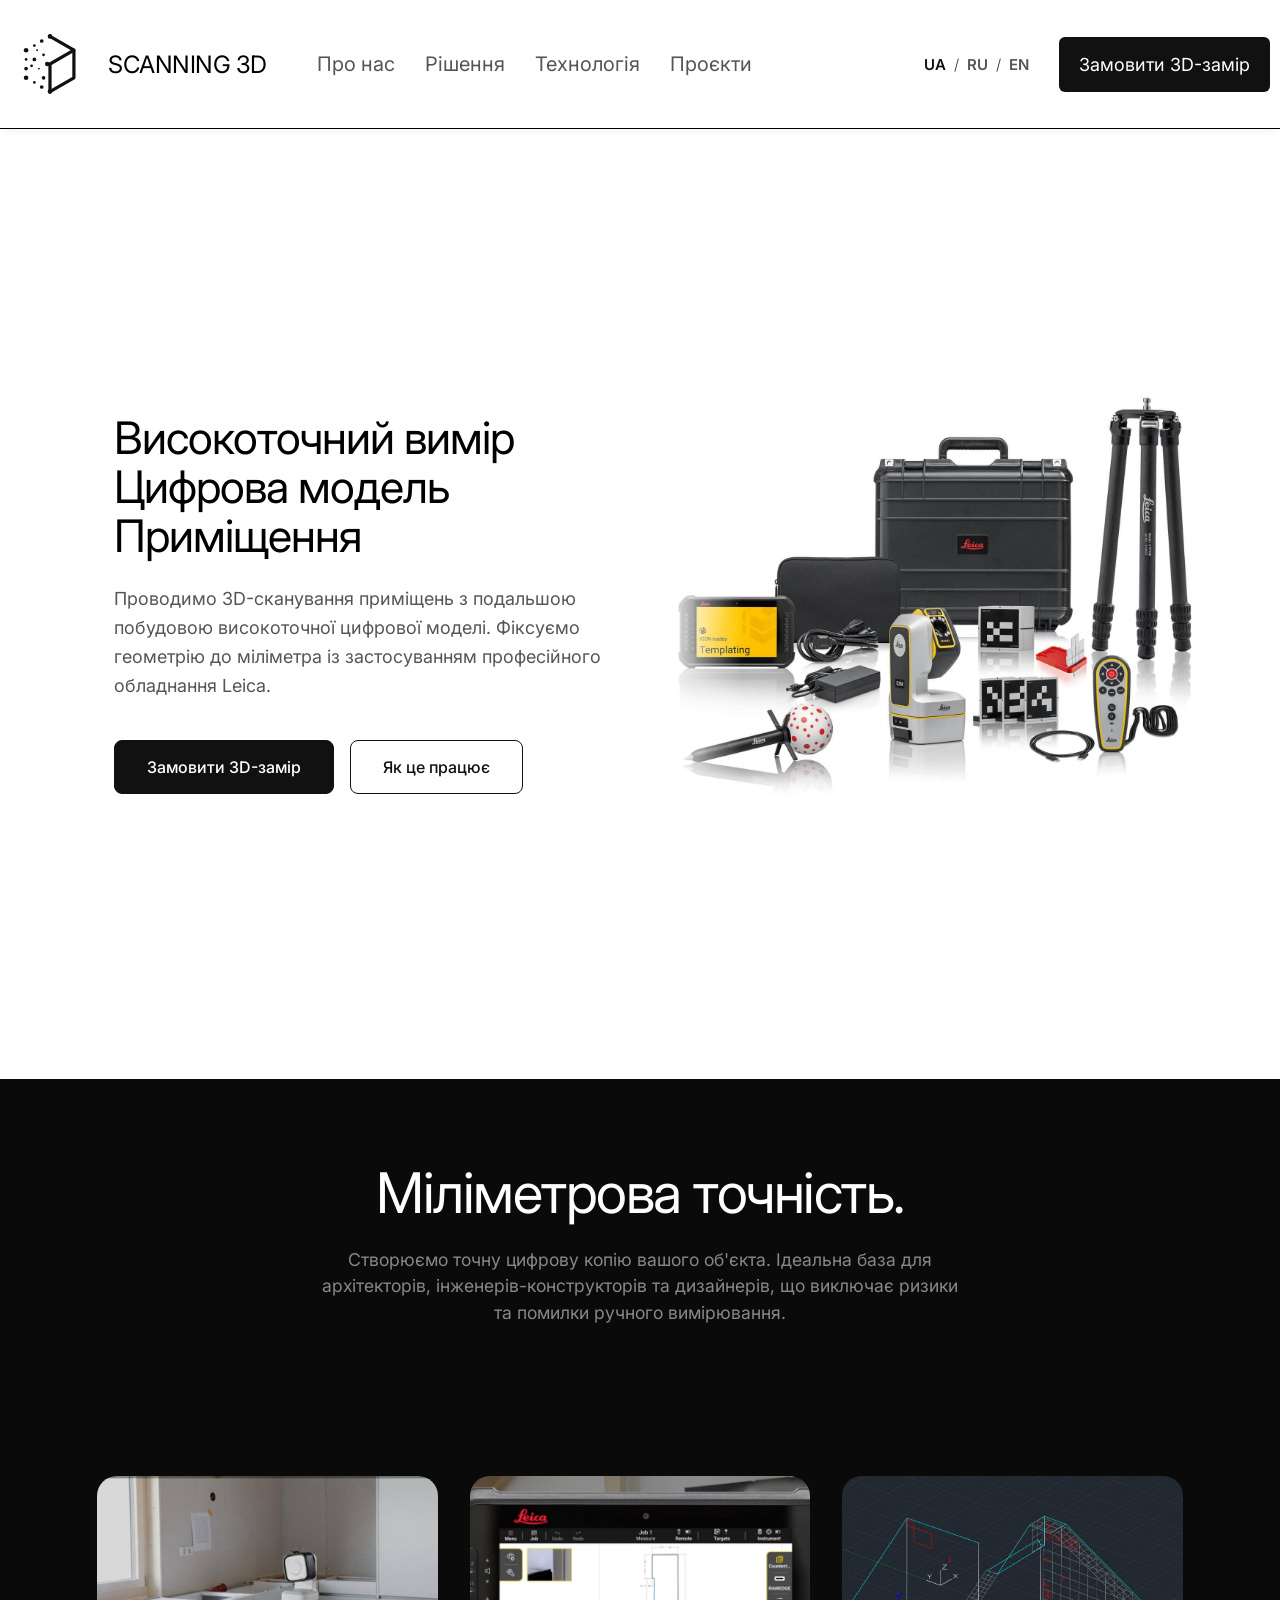
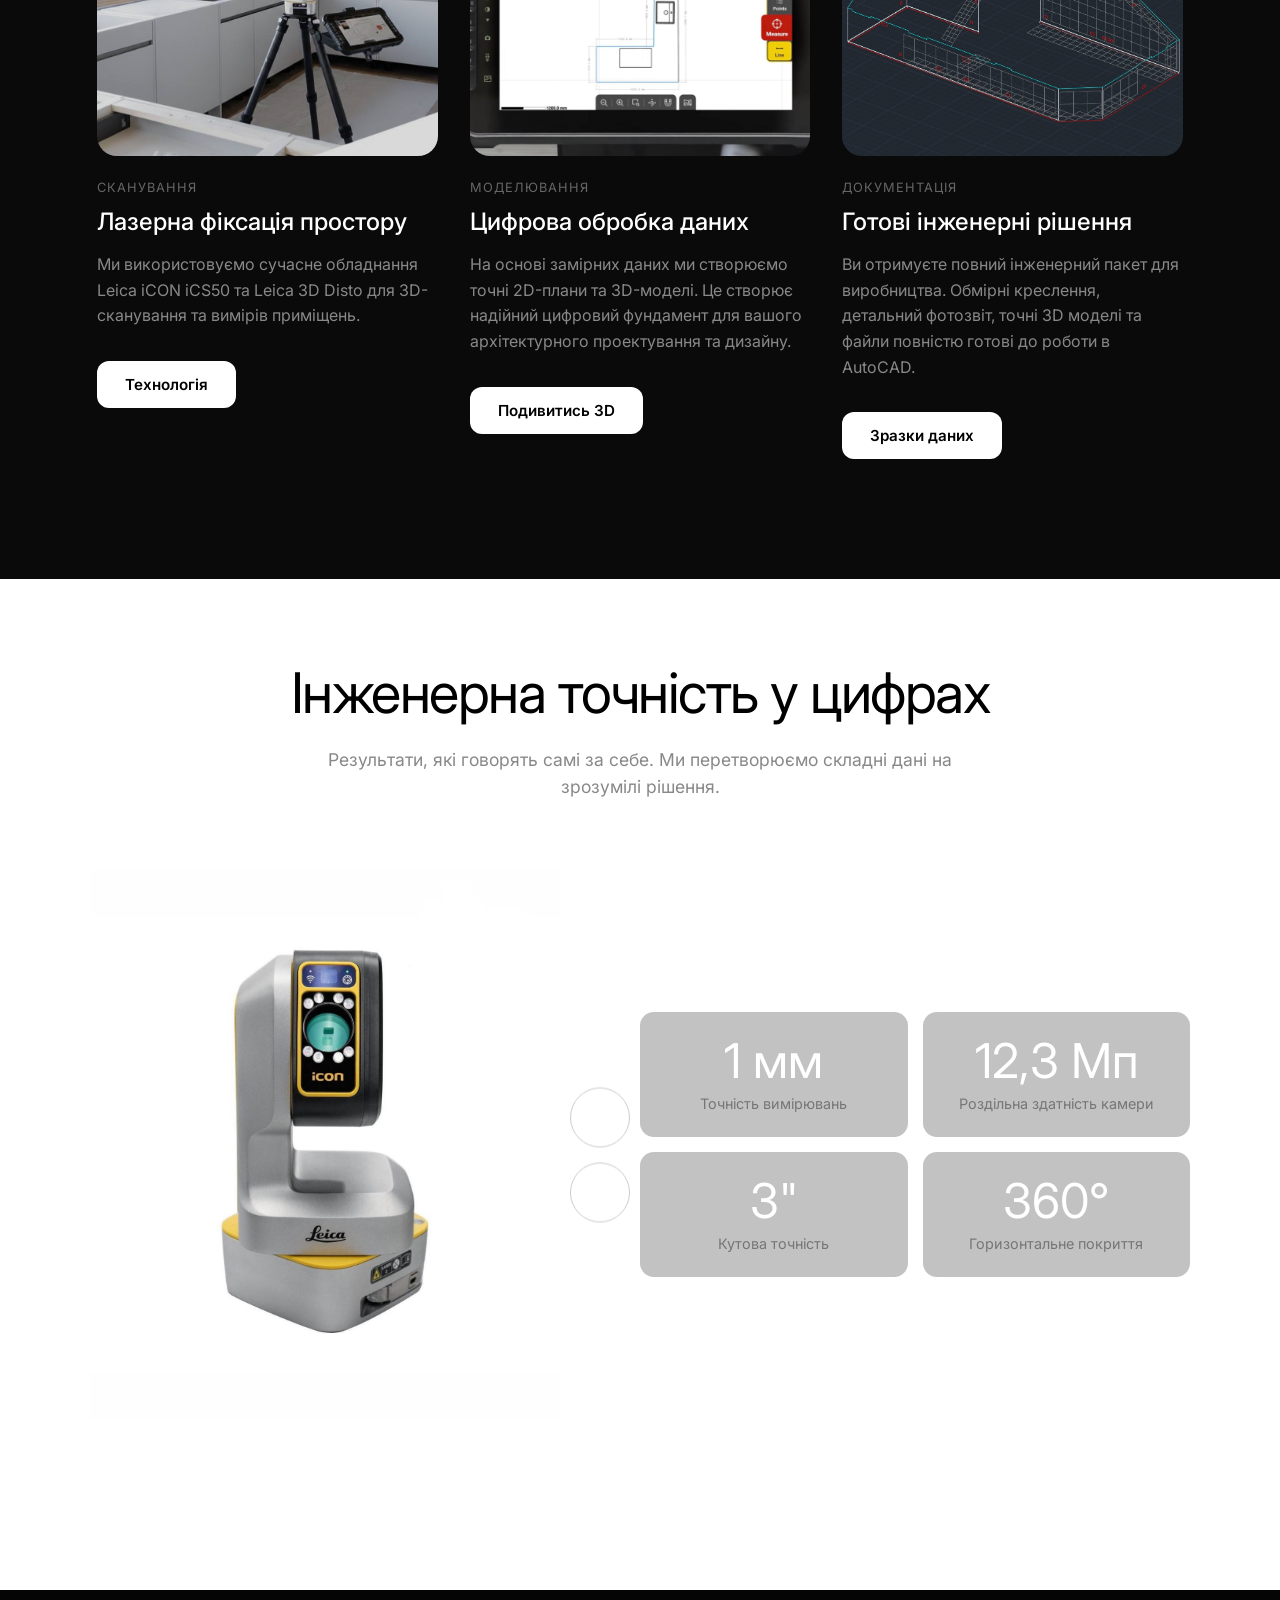
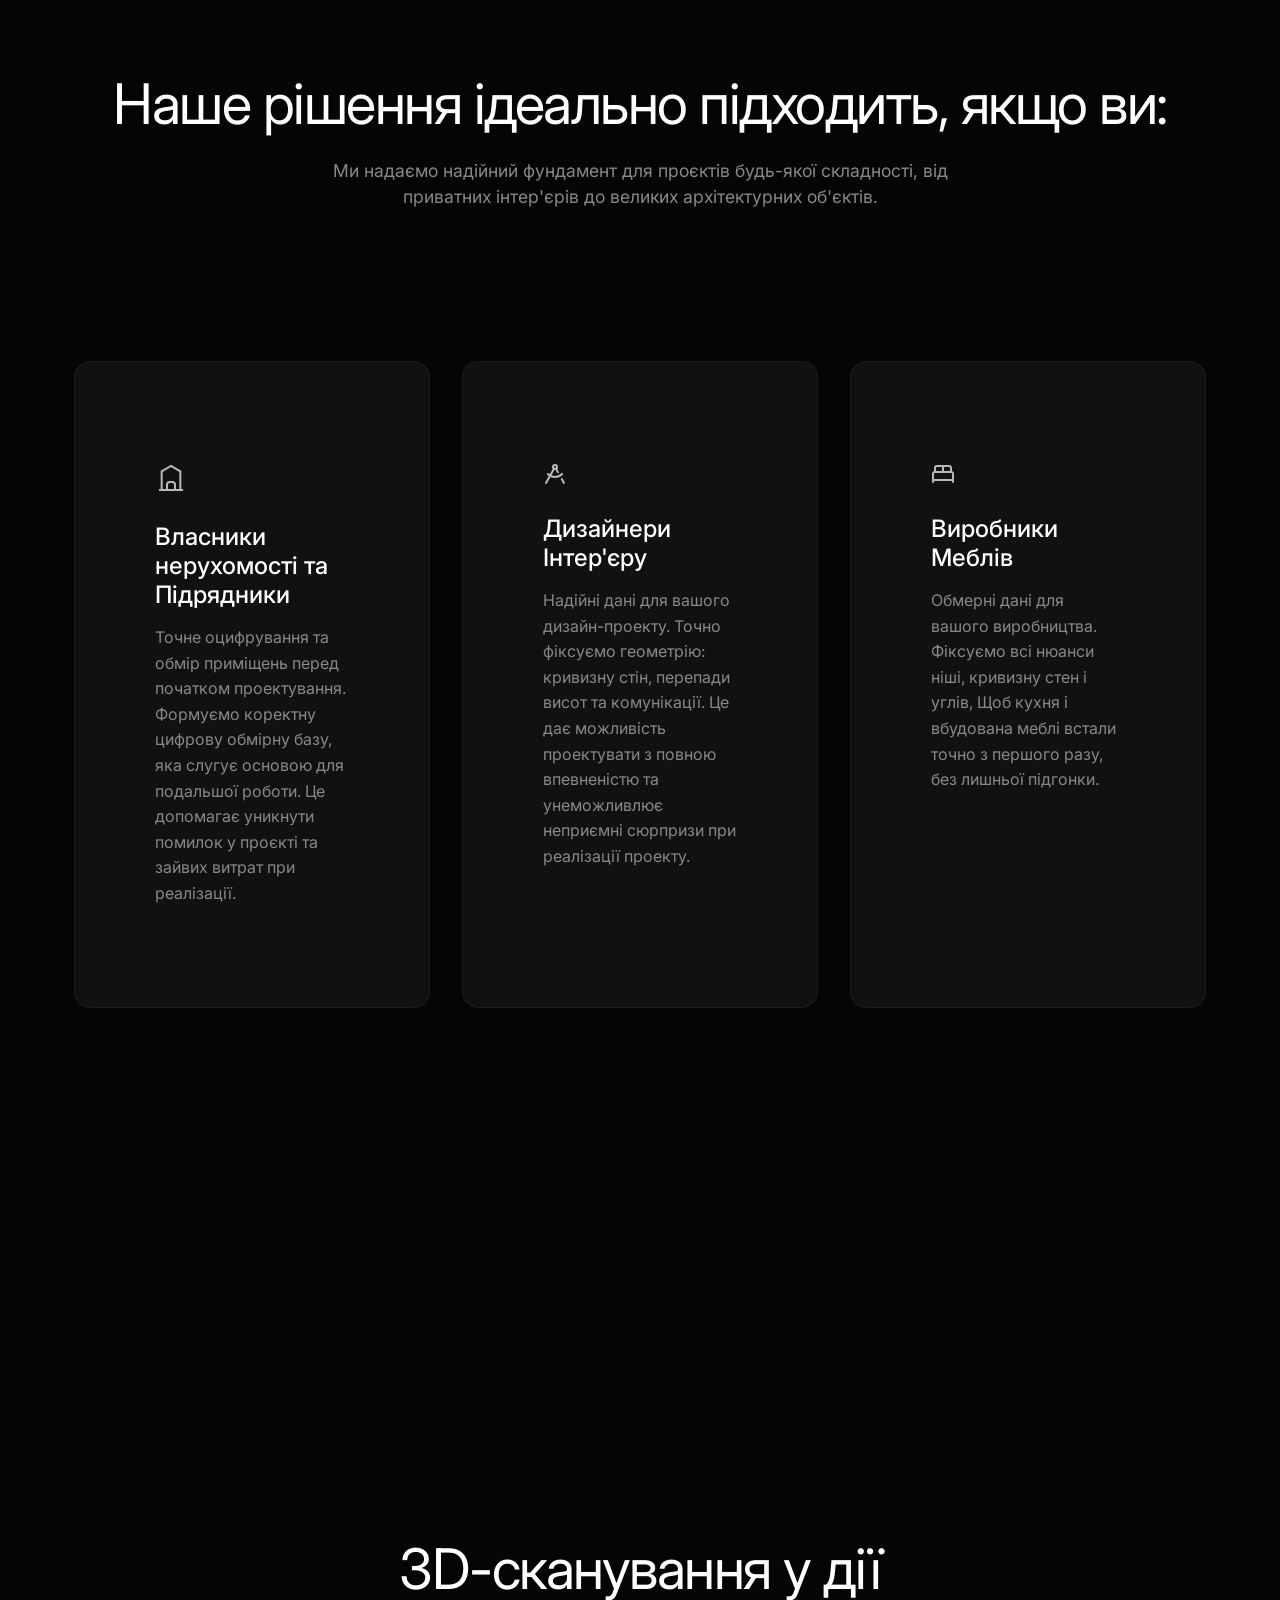
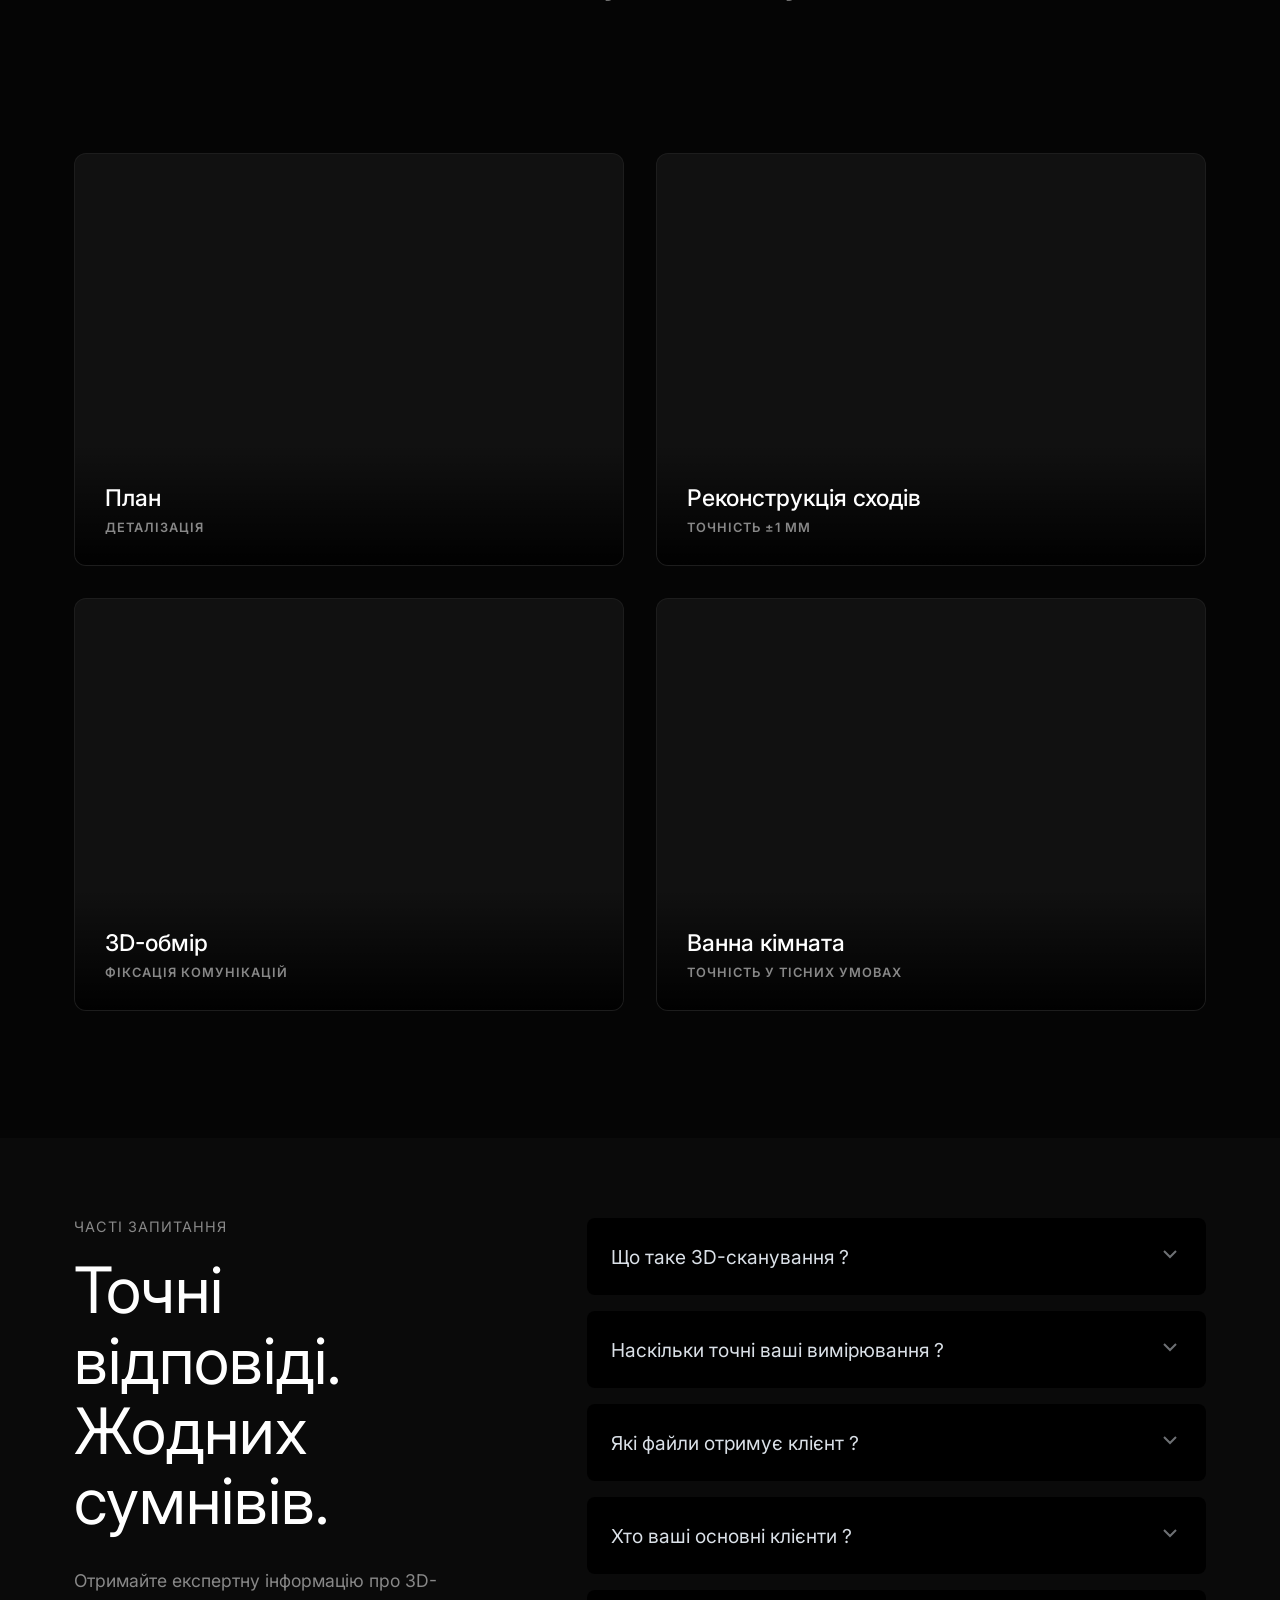
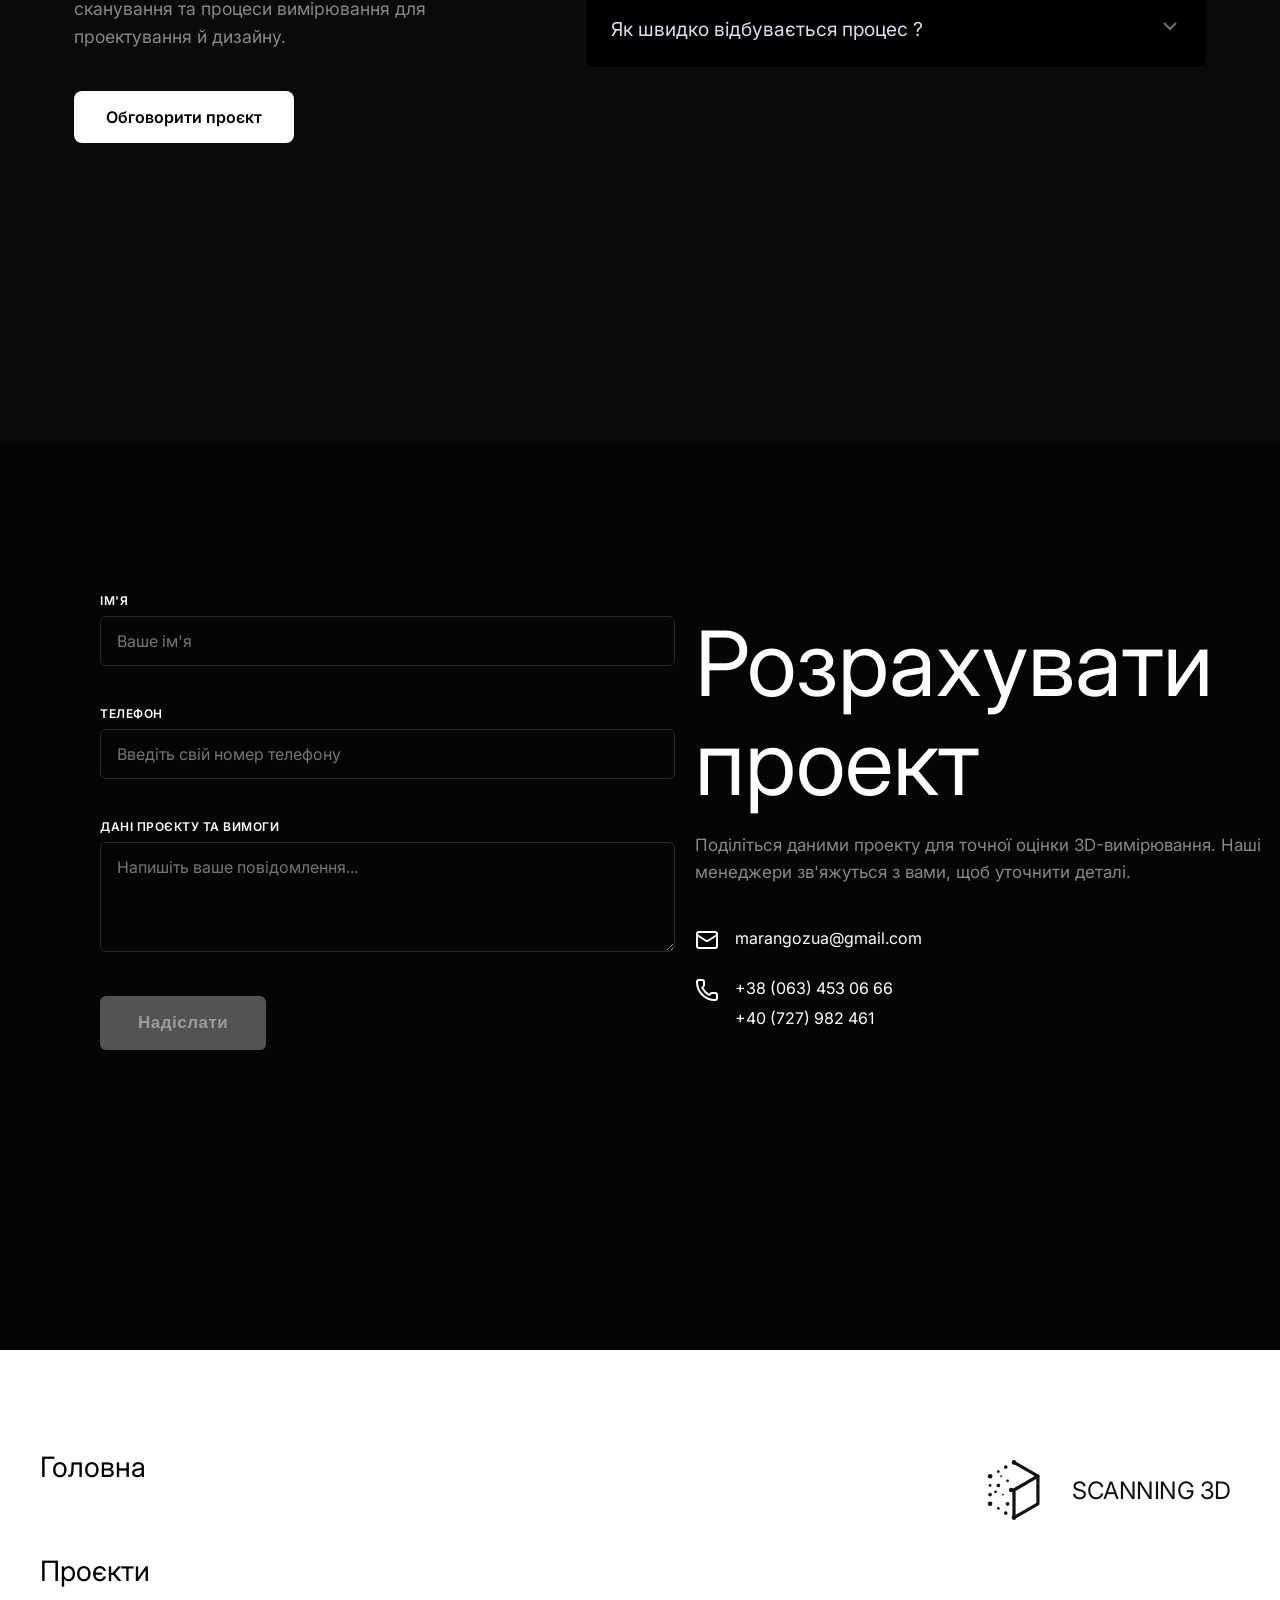
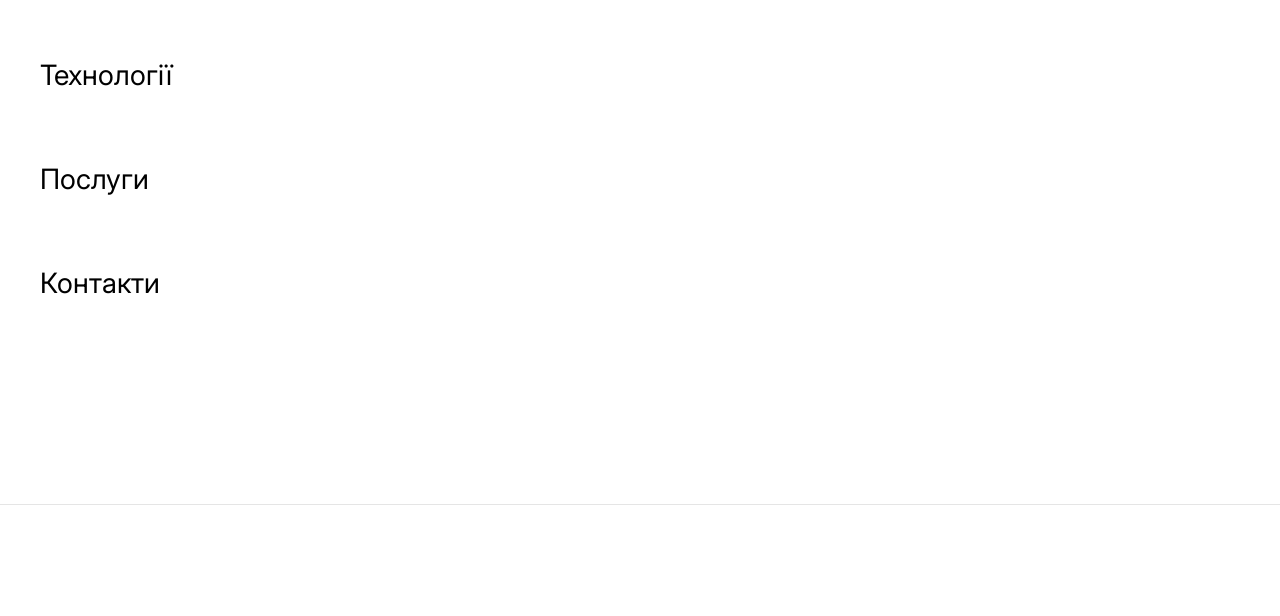
==== index.html @ caa5d5ff "First launch" ====
<!DOCTYPE html>
<html lang="uk">
<head>
    <meta charset="UTF-8">
    <meta name="viewport" content="width=device-width, initial-scale=1.0">
    <title>Scanning 3D</title>
    
    <meta name="description" content="Високоточне 3D-сканування. Міліметрова точність з обладнанням Leica для архітекторів, дизайнерів та меблярів.">
    <meta name="keywords" content="3D сканування, обмірні креслення, Leica iCON, архітектура, обмір приміщень">

    <meta property="og:type" content="website">
    <meta property="og:url" content="https://scanning3d.net/"> <meta property="og:title" content="SCANNING 3D | Високоточне 3D-сканування">
    <meta property="og:description" content="Високоточний вимір. Цифрова модель приміщення. Створюємо точну цифрову копію вашого об'єкта для бездоганного проектування та дизайну.">
    <meta property="og:image" content="https://scanning3d.net/IMG/faviconsocial.jpg"> <meta name="twitter:card" content="summary_large_image">
    <meta name="twitter:title" content="SCANNING 3D | Високоточне 3D-сканування">
    <meta name="twitter:description" content="Високоточний вимір. Цифрова модель приміщення. Створюємо точну цифрову копію вашого об'єкта.">
    <meta name="twitter:image" content="https://scanning3d.net/IMG/faviconsocial.jpg">

    <link rel="icon" type="image/jpg" sizes="200x200" href="IMG/favicon.png">
    <link rel="apple-touch-icon" sizes="180x180" href="IMG/favicon.png">


    <link href="https://fonts.googleapis.com/css2?family=Inter:wght@300;400;500;600&display=swap" rel="stylesheet">
    <script src="https://kit.fontawesome.com/c53adf1cb9.js" crossorigin="anonymous"></script>
    <link rel="stylesheet" href="style.css">
</head>
<body>

    <header class="header">
    <div class="container nav-wrapper">
        <a href="#" class="logo">
            <svg class="logo-img" viewBox="0 0 100 100" fill="none" xmlns="http://www.w3.org/2000/svg">
                <g transform="translate(50, 50) scale(1.15) translate(-50, -50)">
                    <path d="M50 20 L76 35 L76 65 L50 80" stroke="#111111" stroke-width="3.5" stroke-linecap="round" stroke-linejoin="round"/>
                    <path d="M50 80 L50 50 L76 35" stroke="#111111" stroke-width="3.5" stroke-linecap="round" stroke-linejoin="round"/>
                    <circle cx="50" cy="20" r="2.5" fill="#111111"/><circle cx="41" cy="25" r="2" fill="#111111"/><circle cx="33" cy="30" r="1.5" fill="#111111"/><circle cx="24" cy="35" r="2.5" fill="#111111"/><circle cx="24" cy="45" r="1.5" fill="#111111"/><circle cx="24" cy="55" r="2" fill="#111111"/><circle cx="24" cy="65" r="2.5" fill="#111111"/><circle cx="33" cy="70" r="1.5" fill="#111111"/><circle cx="41" cy="75" r="2" fill="#111111"/><circle cx="50" cy="80" r="2.5" fill="#111111"/><circle cx="43" cy="40" r="1.5" fill="#111111"/><circle cx="33" cy="45" r="2" fill="#111111"/><circle cx="38" cy="55" r="1" fill="#111111"/><circle cx="30" cy="52" r="1.5" fill="#111111"/><circle cx="43" cy="65" r="2" fill="#111111"/><circle cx="36" cy="35" r="1" fill="#111111"/><circle cx="47" cy="50" r="2.5" fill="#111111"/>
                </g>
            </svg>
            SCANNING 3D
        </a>

        <ul class="nav-links">
            <li><a href="#solutions">Про нас</a></li>
            <li><a href="#technology">Рішення</a></li>
            <li><a href="#3d-disto">Технологія</a></li>
            <li><a href="#projects">Проєкти</a></li>
        </ul>

        <div class="header-actions">
            <div class="lang-switcher">
                <a href="index.html" class="lang-btn active">UA</a>
                <span class="lang-divider">/</span>
                <a href="index-ru.html" class="lang-btn">RU</a>
                <span class="lang-divider">/</span>
                <a href="index-en.html" class="lang-btn">EN</a>
            </div>

            <a href="#contact" class="btn-small">Замовити 3D-замір</a>

            <div class="burger" id="burger">
                <span></span>
                <span></span>
                <span></span>
            </div>
        </div>
    </div>
</header>

    <section class="hero" id="hero">
        <div class="container hero-grid">
            
            <div class="hero-content">
                <h1>Високоточний вимір 
                <br>Цифрова модель<br> Приміщення 
                </h1>
                <p>Проводимо 3D-сканування приміщень з подальшою побудовою високоточної цифрової моделі.
                Фіксуємо геометрію до міліметра із застосуванням професійного обладнання Leica.</p>
                
                <div class="btn-group">
                    <a href="#contact" class="btn btn-primary">Замовити 3D-замір</a>
                    <a href="#technology" class="btn btn-outline">Як це працює</a>
                </div>
            </div>

            <div class="hero-image-container">
                <img src="IMG/scan.jpg" alt="Сучасний інтер'єр" class="hero-image">
            </div>

        </div>
    </section>

    <section class="process-section" id="technology">
    <div class="container">
        <div class="section-header">
            <h2 class="title-main">Міліметрова точність.</h2>
            <p class="subtitle-main">Створюємо точну цифрову копію вашого об'єкта. Ідеальна база для архітекторів, інженерів-конструкторів та дизайнерів, що виключає ризики та помилки ручного вимірювання.</p>
        </div>

        <div class="cards-grid">
    <div class="process-card">
        <div class="card-img-container">
            <img src="IMG/scan-thumb.jpg" alt="3D Сканування">
        </div>
        <div class="card-body">
            <span class="card-label">Сканування</span>
            <h3 class="card-title">Лазерна фіксація простору</h3>
            <p class="card-description">Ми використовуємо сучасне обладнання Leica iCON iCS50 та Leica 3D Disto для 3D-сканування та вимірів приміщень.</p>
            <a href="https://youtu.be/WUUCK6jfWiI?si=ibUlVPW_SabFLaBU" class="card-btn" target="_blank">Технологія</a>
        </div>
    </div>

    <div class="process-card">
        <div class="card-img-container">
            <img src="IMG/model-thumb.jpg" alt="3D Моделювання">
        </div>
        <div class="card-body">
            <span class="card-label">Моделювання</span>
            <h3 class="card-title">Цифрова обробка даних</h3>
            <p class="card-description">На основі замірних даних ми створюємо точні 2D-плани та 3D-моделі. Це створює надійний цифровий фундамент для вашого архітектурного проектування та дизайну.</p>
            <a href="https://drive.google.com/file/d/1xNzk34oQStERUx-3xcH35RwsBFebBjPb/view?usp=drivesdk" class="card-btn" target="_blank">Подивитись 3D</a>
        </div>
    </div>

    <div class="process-card">
        <div class="card-img-container">
            <img src="IMG/3dmodel.jpg" alt="Результат">
        </div>
        <div class="card-body">
            <span class="card-label">Документація</span>
            <h3 class="card-title">Готові інженерні рішення</h3>
            <p class="card-description">Ви отримуєте повний інженерний пакет для виробництва. Обмірні креслення, детальний фотозвіт, точні 3D моделі та файли повністю готові до роботи в AutoCAD.</p>
            <a href= "https://drive.google.com/drive/folders/18u69IVSZesEiMaU2SsLoDLZYsH9NkzDA" class="card-btn" target="_blank">Зразки даних</a>
        </div>
    </div>

</section>

<section class="stats-section" id="3d-disto">
    <div class="container">
        
        <div class="section-header" style="text-align: center; margin-bottom: 50px;">
            <h2 class="title-main">Інженерна точність у цифрах</h2>
            <p class="subtitle-main" style="margin: 0 auto;">Результати, які говорять самі за себе. Ми перетворюємо складні дані на зрозумілі рішення.</p>
        </div>

        <div class="stats-slider-track">
            
            <div class="center-arrows">
                <button class="arrow-btn prev-btn"><i class="fa-solid fa-chevron-left"></i></button>
                <button class="arrow-btn next-btn"><i class="fa-solid fa-chevron-right"></i></button>
            </div>

            <div class="stats-slide active">
                <div class="stats-container">
                    <div class="stats-image-box">
                        <img src="IMG/icon 50.jpg" alt="Процес лазерного сканування">
                    </div>
                    <div class="stats-grid">
                        <div class="stat-card">
                            <div class="stat-number">1 мм</div>
                            <div class="stat-label">Точність вимірювань</div>
                        </div>
                        <div class="stat-card">
                            <div class="stat-number">12,3 Мп</div>
                            <div class="stat-label">Роздільна здатність камери</div>
                        </div>
                        <div class="stat-card">
                            <div class="stat-number">3"</div>
                            <div class="stat-label">Кутова точність</div>
                        </div>
                        <div class="stat-card">
                            <div class="stat-number">360°</div>
                            <div class="stat-label">Горизонтальне покриття</div>
                        </div>
                    </div>
                </div>
            </div>

            <div class="stats-slide">
                <div class="stats-container">
                    <div class="stats-image-box">
                        <img src="IMG/leica-3d-disto.jpg" alt="Leica 3D Disto">
                    </div>
                    <div class="stats-grid">
                        <div class="stat-card">
                            <div class="stat-number">1 мм</div>
                            <div class="stat-label">Точність на 10 метрах</div>
                        </div>
                        <div class="stat-card">
                            <div class="stat-number">50 м</div>
                            <div class="stat-label">Робочий діапазон</div>
                        </div>
                        <div class="stat-card">
                            <div class="stat-number">Wi-Fi</div>
                            <div class="stat-label">Бездротове керування</div>
                        </div>
                        <div class="stat-card">
                            <div class="stat-number">8x</div>
                            <div class="stat-label">Цифровий візир</div>
                        </div>
                    </div>
                </div>
            </div>

        </div>
    </div>
</section>

<section class="target-section" id="clients">
    <div class="container">
        
        <div class="section-header reveal-left">
            <h2 class="title-main">Наше рішення ідеально підходить, якщо ви:</h2>
            <p class="subtitle-main">Ми надаємо надійний фундамент для проєктів будь-якої складності, від приватних інтер'єрів до великих архітектурних об'єктів.</p>
        </div>

       <div class="target-grid">
            
            <div class="target-card reveal-scale" style="transition-delay: 0.1s;">
                <div class="target-bg-reveal">
                    <img src="IMG/repair.jpeg" alt="Ремонт">
                    <div class="bg-overlay"></div> </div>

                <div class="target-content">
                    <div class="target-icon">
                        <svg width="32" height="32" viewBox="0 0 24 24" fill="none" stroke="currentColor" stroke-width="1.5">
                            <path d="M3 21h18M5 21V7l7-4 7 4v14M9 21v-4a2 2 0 0 1 2-2h2a2 2 0 0 1 2 2v4"/>
                        </svg>
                    </div>
                    <h3 class="target-title">Власники нерухомості та Підрядники</h3>
                    <p class="target-text">Точне оцифрування та обмір приміщень перед початком проектування. Формуємо коректну цифрову обмірну базу, яка слугує основою для подальшої роботи. Це допомагає уникнути помилок у проєкті та зайвих витрат при реалізації.</p>
                </div>
            </div>

            <div class="target-card reveal-scale" style="transition-delay: 0.3s;">
                <div class="target-bg-reveal">
                    <img src="https://images.unsplash.com/photo-1600210492486-724fe5c67fb0?q=80&w=1974&auto=format&fit=crop" alt="Дизайн інтер'єру">
                    <div class="bg-overlay"></div>
                </div>

                <div class="target-content">
                    <div class="target-icon">
                       <svg xmlns="http://www.w3.org/2000/svg" width="24" height="24" viewBox="0 0 24 24" fill="none" stroke="currentColor" stroke-width="2" stroke-linecap="round" stroke-linejoin="round" class="lucide lucide-drafting-compass-icon lucide-drafting-compass">
                        <path d="m12.99 6.74 1.93 3.44"/><path d="M19.136 12a10 10 0 0 1-14.271 0"/>
                        <path d="m21 21-2.16-3.84"/><path d="m3 21 8.02-14.26"/><circle cx="12" cy="5" r="2"/>
                    </svg>
                    </div>
                    <h3 class="target-title">Дизайнери Інтер'єру</h3>
                    <p class="target-text">Надійні дані для вашого дизайн-проекту. Точно фіксуємо геометрію: кривизну стін, перепади висот та комунікації. Це дає можливість проектувати з повною впевненістю та унеможливлює неприємні сюрпризи при реалізації проекту.</p>
                </div>
            </div>

            <div class="target-card reveal-scale" style="transition-delay: 0.5s;">
                <div class="target-bg-reveal">
                    <img src="IMG/build-thumb.jpg" alt="Меблі на замовлення">
                    <div class="bg-overlay"></div>
                </div>

                <div class="target-content">
                    <div class="target-icon">
                        <svg xmlns="http://www.w3.org/2000/svg" width="24" height="24" viewBox="0 0 24 24" fill="none" stroke="currentColor" stroke-width="2" stroke-linecap="round" stroke-linejoin="round" class="lucide lucide-bed-double-icon lucide-bed-double">
                            <path d="M2 20v-8a2 2 0 0 1 2-2h16a2 2 0 0 1 2 2v8"/>
                            <path d="M4 10V6a2 2 0 0 1 2-2h12a2 2 0 0 1 2 2v4"/><path d="M12 4v6"/><path d="M2 18h20"/>
                        </svg>
                    </div>
                    <h3 class="target-title">Виробники Меблів</h3>
                    <p class="target-text">Обмерні дані для вашого виробництва. Фіксуємо всі нюанси ніші, кривизну стен і углів, Щоб кухня і вбудована меблі встали точно з першого разу, без лишньої підгонки.</p>
                </div>
            </div>

        </div>
</section>

<section class="projects-section" id="projects">
  <div class="container">
    
    <div class="section-header reveal-left">
        <h2 class="title-main">3D-сканування у дії</h2>
    </div>

    <div class="projects-grid">

      <div class="project-card reveal-scale" style="transition-delay: 0.1s;">
    <video autoplay muted loop playsinline>
        <source src="IMG/video-1.mp4" type="video/mp4">
    </video>
    <div class="project-overlay">
        <h3>План</h3>
        <p>Деталізація</p>
    </div>
</div>

      <div class="project-card reveal-scale" style="transition-delay: 0.2s;">
        <video autoplay muted loop playsinline>
          <source src="IMG/video-2.mp4" type="video/mp4">
        </video>
        <div class="project-overlay">
          <h3>Реконструкція сходів</h3>
          <p>Точність ±1 мм</p>
        </div>
      </div>

      <div class="project-card reveal-scale" style="transition-delay: 0.3s;">
        <video autoplay muted loop playsinline>
          <source src="IMG/video-3.mp4" type="video/mp4">
        </video>
        <div class="project-overlay">
          <h3>3D-обмір</h3>
          <p>Фіксація комунікацій</p>
        </div>
      </div>

      <div class="project-card reveal-scale" style="transition-delay: 0.4s;">
        <video autoplay muted loop playsinline>
          <source src="IMG/video-4.mp4" type="video/mp4">
        </video>
        <div class="project-overlay">
          <h3>Ванна кімната</h3>
          <p>Точність у тісних умовах</p>
        </div>
      </div>

    </div>
  </div>
</section>

<section class="faq-section" id="solutions">
    <div class="container faq-container">
        
        <div class="faq-content">
            <div class="faq-text-group">
                <span class="faq-label">Часті запитання</span>
                <h2 class="faq-title">Точні відповіді.<br>Жодних сумнівів.</h2>
                <p class="faq-description">
                    Отримайте експертну інформацію про 3D-сканування та процеси вимірювання для проектування й дизайну.
                </p>
            </div>
            <a href="#contact" class="btn-blue faq-btn">Обговорити проєкт</a>
        </div>

        <div class="faq-list">
            
            <div class="faq-item">
                <div class="faq-question">
                    Що таке 3D-сканування ?
                    <span class="faq-icon">
                        <svg width="24" height="24" viewBox="0 0 24 24" fill="none" stroke="currentColor" stroke-width="2">
                            <path d="M6 9L12 15L18 9"/>
                        </svg>
                    </span>
                </div>
                <div class="faq-answer-wrapper">
                    <div class="faq-answer">
                        <p>3D-сканування — це безконтактна технологія, яка фіксує форму фізичних об'єктів за допомогою лазера. Вона створює точні цифрові копії будь-якого приміщення чи будівлі.</p>
                    </div>
                </div>
            </div>

            <div class="faq-item">
                <div class="faq-question">
                    Наскільки точні ваші вимірювання ?
                    <span class="faq-icon">
                        <svg width="24" height="24" viewBox="0 0 24 24" fill="none" stroke="currentColor" stroke-width="2">
                            <path d="M6 9L12 15L18 9"/>
                        </svg>
                    </span>
                </div>
                <div class="faq-answer-wrapper">
                    <div class="faq-answer">
                        <p>Ми використовуємо професійні вимірювальні прилади Leica, які забезпечують точність у межах 1 мм. Це значно перевищує точність ручних замірів рулеткою.</p>
                    </div>
                </div>
            </div>

            <div class="faq-item">
                <div class="faq-question">
                    Які файли отримує клієнт ?
                    <span class="faq-icon">
                        <svg width="24" height="24" viewBox="0 0 24 24" fill="none" stroke="currentColor" stroke-width="2">
                            <path d="M6 9L12 15L18 9"/>
                        </svg>
                    </span>
                </div>
                <div class="faq-answer-wrapper">
                    <div class="faq-answer">
                        <p>Клієнт отримує обмірні креслення та цифрові моделі у форматах .DWG, .DXF і за необхідності .PDF, а також детальний фотозвіт об'єкта. Всі файли повністю сумісні з AutoCAD.</p>
                    </div>
                </div>
            </div>

            <div class="faq-item">
                <div class="faq-question">
                    Хто ваші основні клієнти ?
                    <span class="faq-icon">
                        <svg width="24" height="24" viewBox="0 0 24 24" fill="none" stroke="currentColor" stroke-width="2">
                            <path d="M6 9L12 15L18 9"/>
                        </svg>
                    </span>
                </div>
                <div class="faq-answer-wrapper">
                    <div class="faq-answer">
                        <p>Ми працюємо переважно з дизайнерами інтер'єру, інженерами-конструкторами та виробниками меблів, яким потрібні детальні виміри та сканування приміщень.</p>
                    </div>
                </div>
            </div>

            <div class="faq-item">
                <div class="faq-question">
                    Як швидко відбувається процес ?
                    <span class="faq-icon">
                        <svg width="24" height="24" viewBox="0 0 24 24" fill="none" stroke="currentColor" stroke-width="2">
                            <path d="M6 9L12 15L18 9"/>
                        </svg>
                    </span>
                </div>
                <div class="faq-answer-wrapper">
                    <div class="faq-answer">
                    <p>Кожен проект є унікальним. Терміни підбираються індивідуально, виходячи зі складності та масштабу. Ми цінуємо ваш час та гарантуємо баланс: швидко, точно, без компромісів</p>
                    </div>
                </div>
            </div>

        </div>
    </div>
</section>

<section class="quote-section" id="contact">
    <div class="container quote-container">
        
        <div class="quote-form-wrapper"> <form class="quote-form" id="tg-form">
                
                <div class="form-group form-anim-item">
                    <label>ІМ'Я</label>
                    <input type="text" name="name" placeholder="Ваше ім'я" required>
                </div>
                
                <div class="form-group form-anim-item">
                    <label>ТЕЛЕФОН</label>
                    <input type="tel" name="phone" placeholder="Введіть свій номер телефону" required>
                </div>
                
                <div class="form-group form-anim-item">
                    <label>ДАНІ ПРОЄКТУ ТА ВИМОГИ</label>
                    <textarea name="project" rows="4" placeholder="Напишіть ваше повідомлення..."></textarea>
                </div>
                
                <button type="submit" id="submit-btn" class="btn-blue submit-btn form-anim-item" disabled>Надіслати</button>
            </form>
        </div>

        <div class="quote-text reveal-right">
            <h2 class="quote-title">Розрахувати проект</h2>
            <p class="quote-description">
            Поділіться даними проекту для точної оцінки 3D-вимірювання. Наші менеджери зв'яжуться з вами, щоб уточнити деталі.
            </p>
            
            <div class="quote-contacts" id="animated-contacts">
                <div class="contact-item">
                    <svg xmlns="http://www.w3.org/2000/svg" width="24" height="24" viewBox="0 0 24 24" fill="none" stroke="currentColor" stroke-width="2" stroke-linecap="round" stroke-linejoin="round" class="lucide lucide-mail-icon lucide-mail">
                        <path d="m22 7-8.991 5.727a2 2 0 0 1-2.009 0L2 7"/><rect x="2" y="4" width="20" height="16" rx="2"/>
                    </svg>
                    <a href="mailto:marangozua@gmail.com">marangozua@gmail.com</a>
                </div>
                
                <div class="contact-item cascade-item phone-1">
                    <svg xmlns="http://www.w3.org/2000/svg" width="24" height="24" viewBox="0 0 24 24" fill="none" stroke="currentColor" stroke-width="2" stroke-linecap="round" stroke-linejoin="round" class="lucide lucide-phone-icon lucide-phone">
                        <path d="M13.832 16.568a1 1 0 0 0 1.213-.303l.355-.465A2 2 0 0 1 17 15h3a2 2 0 0 1 2 2v3a2 2 0 0 1-2 2A18 18 0 0 1 2 4a2 2 0 0 1 2-2h3a2 2 0 0 1 2 2v3a2 2 0 0 1-.8 1.6l-.468.351a1 1 0 0 0-.292 1.233 14 14 0 0 0 6.392 6.384"/>
                    </svg>
                    <a href="tel:+380634530666">+38 (063) 453 06 66</a>
                </div>
                
                <div class="contact-item cascade-item phone-2">
                    <div style="width: 24px; height: 24px; flex-shrink: 0;"></div>
                    <a href="tel:+40727982461">+40 (727) 982 461</a>
                </div>
            </div>
        </div>

    </div>
</section>

<footer class="light-footer">
    <div class="container footer-bounded">

        <div class="footer-top">
            <div class="footer-nav">
                <a href="#hero" class="footer-anim-item">Головна</a>
                <a href="#projects" class="footer-anim-item">Проєкти</a>
                <a href="#3d-disto" class="footer-anim-item">Технології</a>
                <a href="#technology" class="footer-anim-item">Послуги</a>
                <a href="#contact" class="footer-anim-item">Контакти</a>
            </div>

            <div class="footer-brand footer-anim-item">
                <a href="#" class="logo">
                <svg class="logo-img" viewBox="0 0 100 100" fill="none" xmlns="http://www.w3.org/2000/svg">
                    <g transform="translate(50, 50) scale(1.15) translate(-50, -50)">
                        <path d="M50 20 L76 35 L76 65 L50 80" stroke="#111111" stroke-width="3.5" stroke-linecap="round" stroke-linejoin="round"/>
                        <path d="M50 80 L50 50 L76 35" stroke="#111111" stroke-width="3.5" stroke-linecap="round" stroke-linejoin="round"/>
                        
                        <circle cx="50" cy="20" r="2.5" fill="#111111"/>
                        <circle cx="41" cy="25" r="2" fill="#111111"/>
                        <circle cx="33" cy="30" r="1.5" fill="#111111"/>
                        <circle cx="24" cy="35" r="2.5" fill="#111111"/>
                        <circle cx="24" cy="45" r="1.5" fill="#111111"/>
                        <circle cx="24" cy="55" r="2" fill="#111111"/>
                        <circle cx="24" cy="65" r="2.5" fill="#111111"/>
                        <circle cx="33" cy="70" r="1.5" fill="#111111"/>
                        <circle cx="41" cy="75" r="2" fill="#111111"/>
                        <circle cx="50" cy="80" r="2.5" fill="#111111"/>
                        
                        <circle cx="43" cy="40" r="1.5" fill="#111111"/>
                        <circle cx="33" cy="45" r="2" fill="#111111"/>
                        <circle cx="38" cy="55" r="1" fill="#111111"/>
                        <circle cx="30" cy="52" r="1.5" fill="#111111"/>
                        <circle cx="43" cy="65" r="2" fill="#111111"/>
                        <circle cx="36" cy="35" r="1" fill="#111111"/>
                        <circle cx="47" cy="50" r="2.5" fill="#111111"/>
                    </g>
                </svg>
                SCANNING 3D
            </a>
            </div>
        </div>

<div class="footer-middle footer-anim-item">
            <div class="social-icons">
                <a href="https://www.facebook.com/profile.php?id=61587670971282" target="_blank" aria-label="Facebook"><i class="fa-brands fa-facebook-f fa-lg"></i></a>
                <a href="https://www.instagram.com/scanning_3d/" target="_blank" aria-label="Instagram"><i class="fa-brands fa-instagram fa-xl"></i></a>
                <a href="https://wa.me/40727982461" target="_blank" aria-label="WhatsApp">
                <i class="fa-brands fa-whatsapp fa-xl"></i>
                </a>                
                <a href="https://t.me/Valenti_x" target="_blank" aria-label="Telegram">
                <i class="fa-brands fa-telegram fa-xl"></i>
                </a>            
</div>

            </div>
        </div>

        <div class="footer-divider footer-anim-item"></div>

        <div class="footer-bottom footer-anim-item">
            <div class="copyright"> SCANNING 3D 2026 © Всі права захищено</div>
        </div>

    </div>
</footer>

<script src="script.js"></script>

</body>
</html>
---- style.css ----
:root {
    --bg-color: #ffffff;
    --text-main: #111111;
    --text-gray: #555555;
    --btn-bg: #111111;
    --btn-text: #ffffff;
    --border-color: #111111;
}


* {
    margin: 0;
    padding: 0;
    box-sizing: border-box;
}

body {
    font-family: 'Inter', sans-serif;
    background-color: var(--bg-color);
    color: var(--text-white);
    min-height: 100vh;
    display: flex;
    flex-direction: column;
}

.container {
    max-width: 90%;
    margin: 0 auto;
    padding: 0 10px;
    width: 100%;
}

html {
    scroll-behavior: smooth;
    scroll-padding-top: 50px; 
}

header {
    padding: 24px 0;
    border-bottom: 1px solid #000000;
    box-shadow: 0 2px 10px rgba(0, 0, 0, 0.05);
    animation: slideDown 1s ease-out 2s forwards;
    opacity: 0;
}

.nav-wrapper {
    display: flex;
    align-items: center;
}

.logo {
    display: flex;
    align-items: center;
    gap: 6px;
    font-weight: 400;
    font-size: 24px;
    text-decoration: none;
    color: var(--text-white);
    letter-spacing: -0.5px;
    margin-right: 10px;
    margin-left: 220px;
}

.logo-img {
    height: 80px;
    width: auto;
    display: block;
    margin-right: 12px;
}


.nav-links {
    display: flex;
    gap: 30px;
    list-style: none;
    margin-left: 40px;
    margin-right: auto;
}

.nav-links a {
    text-decoration: none;
    color: var(--text-gray);
    font-size: 20px;
    font-weight: 400;
    transition: color 0.2s ease;
}

.nav-links a:hover {
    color: var(--text-white);
}

.btn-small {
    background-color: var(--btn-bg);
    color: var(--btn-text);
    padding: 17px 20px;
    margin-right: 200px;
    border-radius: 6px;
    text-decoration: none;
    font-size: 18px;
    font-weight: 400;
    transition: opacity 0.2s;
}

.btn-small:hover {
    opacity: 0.9;
}



.lang-switcher {
    display: flex;
    align-items: center;
    gap: 8px;
    font-family: 'Inter', sans-serif;
    font-size: 15px;
    font-weight: 600;
    margin-left: 20px;
}

.lang-btn {
    color: #555555;
    text-decoration: none;
    transition: color 0.3s ease;
    cursor: pointer;
}

.lang-btn:hover {
    color: #111111;
}

.lang-btn.active {
    color: #111111;
    pointer-events: none;
}

.lang-divider {
    color: #333;
    font-weight: 300;
}



.nav-wrapper {
    justify-content: space-between;
    max-width: 1800px;
    margin: 0 auto;
}

.logo { margin-left: 0;
}

.btn-small {
    margin-right: 0;
}

.header-actions {
    display: flex;
    align-items: center;
    gap: 30px;
}

.burger {
    display: none;
    flex-direction: column;
    gap: 6px;
    cursor: pointer;
    z-index: 1001;
    padding: 10px;
}

.burger span {
    display: block;
    width: 28px;
    height: 2px;
    background-color: #111;
    transition: all 0.3s cubic-bezier(0.4, 0, 0.2, 1);
}


.burger.active span:nth-child(1) { transform: translateY(8px) rotate(45deg); }
.burger.active span:nth-child(2) { opacity: 0; }
.burger.active span:nth-child(3) { transform: translateY(-8px) rotate(-45deg); }

.hero {
    flex-grow: 1;
    display: flex;
    align-items: center;
    padding: 200px 0;
}

.hero-grid {
    display: grid;
    grid-template-columns: 0.9fr 1.3fr; 
    gap: 120px; 
    align-items: center;
    width: 100%;
}

.hero-content h1 {
    font-size: clamp(42px, 5.5vw, 76px);
    font-weight: 400;
    line-height: 1.1;
    letter-spacing: -1px;
    margin-bottom: 24px;
    margin-left: 170px; 
    margin-right: -50px; 
    max-width: max-content;
    white-space: nowrap;  
    z-index: 10;
    position: relative;
    animation: slideInLeft 2s ease-out 0.4s forwards;
    opacity: 0;
}

.hero-content p {
    color: var(--text-gray);
    font-size: 18px;
    line-height: 1.6;
    margin-bottom: 40px;
    margin-left: 170px;
    animation: slideInRight 2s ease-out 0.8s forwards;
    opacity: 0;
}

.btn-group {
    display: flex;
    gap: 16px;
    opacity: 0;
    animation: fadeInUp 0.8s ease-out 4s forwards; 
}

.btn {
    padding: 16px 32px;
    border-radius: 8px;
    text-decoration: none;
    font-size: 16px;
    font-weight: 500;
    display: inline-block;
    cursor: pointer;
    transition: transform 0.3s ease, opacity 0.3s ease, border-color 0.3s ease;
}

.btn-primary {
    margin-left: 170px;
    background-color: var(--btn-bg);
    color: var(--btn-text);
    border: 1px solid var(--btn-bg);
}

.btn-primary:hover {
    transform: translateY(-4px);
    opacity: 0.7;
}

.btn-primary:active {
    transform: translateY(-1px);
}

.btn-outline {
    background: transparent;
    color: var(--text-main);
    border: 1px solid var(--border-color); 
    box-shadow: 0 0 0 0 var(--border-color); 
    transition: box-shadow 0.3s ease, transform 0.3s ease;
}

.btn-outline:hover {
    box-shadow: 0 0 0 1px var(--border-color); 
}

.btn-outline:active {
    transform: scale(0.98);
}

.hero-image-container {
    position: relative;
    width: 100%;
    max-width: 1000px;
    height: 900px;
    border-radius: 12px;
    overflow: hidden;
    z-index: 1;
}

.hero-image {
    width: 100%;
    height: 100%;
    object-fit: cover;
    -webkit-mask-image: linear-gradient(to right, transparent 0%, black 15%);
    mask-image: linear-gradient(to right, transparent 0%, black 15%);
    animation: fadeIn 1s ease-out 3s forwards;
    opacity: 0;
}


.process-section {
    background-color: #0a0a0a;
    color: #ffffff;
    padding: 80px 350px 350px;
}

.section-header {
    text-align: center;
    margin-bottom: 150px;
}

.title-main {
    font-size: 3.5rem;
    font-weight: 400;
    margin-bottom: 20px;
    letter-spacing: -1.5px;
}

.subtitle-main {
    color: #888;
    font-size: 1.1rem;
    max-width: 650px;
    margin: 0 auto;
    line-height: 1.5;
}

.cards-grid {
    display: grid;
    grid-template-columns: repeat(3, 1fr);
    gap: 32px;
}

.process-card {
    opacity: 0;
    transform: translateY(30px);
    transition: opacity 0.8s ease, transform 0.8s ease;
}

.process-card.visible {
    opacity: 1;
    transform: translateY(0);
}

.process-card .card-img-container,
.process-card .card-body > *:not(.card-btn),
.process-card .card-btn {
    opacity: 0;
    transform: translateY(20px);
    transition: opacity 0.8s ease, transform 0.8s ease;
}

.process-card.visible .card-img-container {
    opacity: 1;
    transform: translateY(0);
}

.process-card.visible .card-body > *:not(.card-btn) {
    opacity: 1;
    transform: translateY(0);
    transition-delay: 0.2s;
}

.process-card.visible .card-btn {
    opacity: 1;
    transform: translateY(0);
    transition-delay: 0.4s;
}

.card-img-container {
    width: 100%;
    height: 280px;
    border-radius: 20px;
    overflow: hidden;
    margin-bottom: 24px;
    background-color: #1a1a1a;
}

.card-img-container img {
    width: 100%;
    height: 100%;
    object-fit: cover;
    transition: transform 0.5s ease;
}

.process-card:hover .card-img-container img {
    transform: scale(1.05);
}

.card-body {
    display: flex;
    flex-direction: column;
    align-items: flex-start;
}

.card-label {
    font-size: 0.8rem;
    color: #666;
    text-transform: uppercase;
    letter-spacing: 1px;
    margin-bottom: 12px;
}

.card-title {
    font-size: 1.5rem;
    font-weight: 500;
    margin-bottom: 16px;
    color: #fff;
}

.card-description {
    font-size: 1rem;
    color: #888;
    line-height: 1.6;
    margin-bottom: 32px;
    min-height: 75px;
}

.card-btn {
    display: inline-block;
    background-color: #ffffff;
    color: #000000;
    padding: 14px 28px;
    border-radius: 12px;
    text-decoration: none;
    font-size: 0.95rem;
    font-weight: 600;
    transition: background-color 0.3s ease, transform 0.2s ease, opacity 0.3s ease !important;
}

.card-btn:hover {
    transform: translateY(-4px) !important;
    opacity: 0.7 !important;
    background-color: #ffffff !important;
}

.card-btn:active {
    transform: translateY(-1px) !important;
}




.stats-section {
    background-color: #ffffff;
    padding: 80px 0 130px;
    color: #000000;
    overflow: hidden;
}

.stats-container {
    display: flex;
    align-items: center;
    justify-content: center;
    margin: 0 auto;
    padding: 20px 0;
}

.stats-slider-track {
    position: relative;
    display: grid;
    grid-template-areas: "slide";
    padding-bottom: 20px;
}

.stats-slide {
    grid-area: slide;
    opacity: 0;
    pointer-events: none;
    z-index: 1;
    transition: opacity 0.5s ease;
}

.stats-slide.active {
    opacity: 1;
    pointer-events: all;
    z-index: 2;
}

.center-arrows {
    position: absolute;
    left: 50%;
    top: 50%;
    transform: translate(-50%, -50%);
    margin-left: -50px;
    display: flex;
    flex-direction: column;
    gap: 15px;
    z-index: 10;
}

.arrow-btn {
    width: 60px;
    height: 60px;
    border-radius: 50%;
    border: 1px solid #ccc;
    background: rgba(255,255,255,0.8);
    color: #111;
    font-size: 20px;
    cursor: pointer; 
    display: flex;
    align-items: center;
    justify-content: center;
    backdrop-filter: blur(5px);
    transition: all 0.2s ease-in-out;
}



.stats-image-box {
    width: 1200px; 
    height: 1000px;
    border-radius: 20px;
    padding-right: 170px;
    z-index: 1;
}

.stats-image-box img {
    width: 100%;
    height: 100%; 
    object-fit: cover;
}

.stats-grid {
    display: grid;
    grid-template-columns: 1fr 1fr;
    gap: 17px;
    width: 790px;
    margin-left: -70px; 
    z-index: 2;
    position: relative;
}

.stat-card {
    background: #c2c2c2;
    padding: 40px;
    border-radius: 14px;
    text-align: center;
    cursor: default;
}

.stat-number {
font-size: 4.5rem;
font-weight: 400;
color: #fff;
margin-bottom: 10px;
line-height: 1;
}

.stat-label {
font-size: 0.9rem;
color: #777676;
text-transform: none;
}




.stats-section:not(.scrolled) .stats-image-box,
.stats-section:not(.scrolled) .stat-card,
.stats-section:not(.scrolled) .prev-btn,
.stats-section:not(.scrolled) .next-btn {
    opacity: 0;
    pointer-events: none;
}

.stats-slide.active .stats-image-box {
    opacity: 1;
    transform: scale(1);
    transition: opacity 0.8s ease-in-out, transform 0.8s ease-in-out;
}

.stats-slide:not(.active) .stats-image-box {
    opacity: 0;
    transform: scale(1);
    transition: opacity 0.6s ease-in-out;
}

.stats-section:not(.scrolled) .stats-image-box {
    transform: scale(1.05);
}

.stats-section.scrolled .stats-slide.active .stat-card {
    opacity: 1;
    transform: translateY(0);
    animation: cardVelvetRise 0.7s ease-in-out backwards;
    transition: transform 0.5s ease-in-out, background-color 0.5s ease-in-out, box-shadow 0.5s ease-in-out, filter 0.5s ease-in-out;
}

.stats-section.scrolled .stats-slide.active .stat-card:nth-child(1) { animation-delay: 0.2s; }
.stats-section.scrolled .stats-slide.active .stat-card:nth-child(2) { animation-delay: 0.35s; }
.stats-section.scrolled .stats-slide.active .stat-card:nth-child(3) { animation-delay: 0.5s; }
.stats-section.scrolled .stats-slide.active .stat-card:nth-child(4) { animation-delay: 0.65s; }

@keyframes cardVelvetRise {
    0% {
    transform: translateY(60px);
    opacity: 0;
}

    100% {
    transform: translateY(0);
    opacity: 1;
}
}

.stats-section.scrolled .prev-btn,
.stats-section.scrolled .next-btn {
    opacity: 1;
    transform: translateX(0);
}

.stats-section.scrolled .prev-btn {
    animation: arrowLeftShow 0.8s ease-in-out 1.2s backwards;
}
.stats-section.scrolled .next-btn {
    animation: arrowRightShow 0.8s ease-in-out 1.2s backwards;
}


.stats-section.scrolled .stats-slide.active .stat-card:hover {
    transform: translateY(-10px) scale(1.02);
    background-color: #252525;
    box-shadow: 0 25px 50px rgba(0,0,0,0.5);
    filter: brightness(1.05);
    transition: transform 0.3s ease-in-out, background-color 0.3s ease-in-out, box-shadow 0.3s ease-in-out, filter 0.3s ease-in-out;
}

.stats-section.scrolled .arrow-btn:hover {
    transform: scale(1.1);
    background: #111;
    color: #fff;
    border-color: #111; 
    transition: all 0.3s ease;
}

@keyframes arrowLeftShow {
    0% {
    opacity: 0;
    transform: translateX(-30px);
}

    100% {
    opacity: 1;
    transform: translateX(0);
}

}
@keyframes arrowRightShow {
    0% {
    opacity: 0;
    transform: translateX(30px);
}

    100% {
    opacity: 1;
    transform: translateX(0);
}
}



.target-section {
    background-color: #050505;
    color: #ffffff;
    padding: 80px 0 400px;
}

.target-grid {
    display: grid;
    grid-template-columns: repeat(3, 1fr);
    gap: 32px;
    margin-top: 60px;
}

.target-card {
    background-color: #111111;
    border: 1px solid rgba(255, 255, 255, 0.05);
    padding: 50px 40px;
    border-radius: 16px;
    transition: transform 0.4s ease, border-color 0.4s ease, box-shadow 0.4s ease;
    position: relative;
    overflow: hidden;
}

.target-content {
    position: relative;
    z-index: 2;
    padding: 50px 40px;
    pointer-events: none;
}

.target-bg-reveal {
    position: absolute;
    top: 0;
    left: 0;
    width: 100%;
    height: 100%;
    z-index: 1;
    opacity: 0;
    transform: translateY(40px) scale(1.1); 
    transition: all 0.6s cubic-bezier(0.165, 0.84, 0.44, 1);
}

.target-bg-reveal img {
    width: 100%;
    height: 100%;
    object-fit: cover;
}

.target-card:hover {
    transform: translateY(-10px);
    border-color: rgba(255, 255, 255, 0.2);
    box-shadow: 0 20px 40px rgba(0, 0, 0, 0.8);
    transition-delay: 0s !important;
}

.bg-overlay {
    position: absolute;
    top: 0; left: 0;
    width: 100%;
    height: 100%;
    background: rgba(0, 0, 0, 0.7);
    z-index: 2;
}

.target-card:hover .target-bg-reveal {
    opacity: 1;
    transform: translateY(0) scale(1)
}

.target-card:hover .target-icon,
.target-card:hover .target-title,
.target-card:hover .target-text {
    opacity: 1;
    text-shadow: 0 2px 10px rgba(0,0,0,0.5);
}

.target-icon {
    color: #ffffff;
    margin-bottom: 24px;
    opacity: 0.7;
    transition: transform 0.4s ease, opacity 0.4s ease;
}

.target-card:hover .target-icon {
    transform: scale(1.1);
}

.target-title {
    font-size: 1.5rem;
    font-weight: 500;
    margin-bottom: 16px;
    color: #ffffff;
}

.target-text {
    font-size: 1rem;
    line-height: 1.6;
    color: #888;
}




.projects-section {
    background-color: #050505;
    padding: clamp(80px, 10vw, 150px) 0;
    color: #ffffff;
}

.projects-grid {
    display: grid;
    grid-template-columns: repeat(2, 1fr);
    gap: 32px;
    max-width: 1400px; 
    margin: 0 auto;
}

.project-card {
    display: block;
    text-decoration: none;
    position: relative;
    overflow: hidden;
    border-radius: 12px;
    background-color: #111;
    cursor: default;
    border: 1px solid rgba(255, 255, 255, 0.05);
    aspect-ratio: 4 / 3;
    transform: translateZ(0);
}

.project-card video {
    width: 100%;
    height: 100%;
    object-fit: cover;
    transition: transform 0.6s cubic-bezier(0.2, 0.8, 0.2, 1);
    opacity: 0.85;
}

.project-card:hover video {
    transform: scale(1.05);
    opacity: 1;
}

.project-overlay {
    position: absolute;
    bottom: 0;
    left: 0;
    width: 100%;
    padding: 40px 30px 30px;
    background: linear-gradient(to top, rgba(0,0,0,0.95) 0%, transparent 100%);
    display: flex;
    flex-direction: column;
    justify-content: flex-end;
}

.project-overlay h3 {
    margin: 0 0 8px;
    font-size: clamp(20px, 1.8vw, 32px);
    font-weight: 500;
    color: #fff;
}

.project-overlay p {
    margin: 0;
    font-size: clamp(12px, 1vw, 15px);
    color: #888;
    font-weight: 600;
    text-transform: uppercase;
    letter-spacing: 1px;
}



.faq-section {
    background-color: #0a0a0a;
    color: #ffffff;
    padding: 80px 0 300px;
}

.faq-container {
    display: grid;
    grid-template-columns: 0.8fr 1.2fr;
    gap: 100px;
    align-items: start;
}

.faq-content {
    position: sticky;
    top: 50px;
}

.faq-label {
    display: block;
    font-size: 0.9rem;
    color: #888;
    margin-bottom: 20px;
    text-transform: uppercase;
    letter-spacing: 1px;
}

.faq-title {
    font-size: 4rem;
    line-height: 1.1;
    font-weight: 400;
    margin-bottom: 30px;
}

.faq-description {
    color: #888;
    font-size: 1.1rem;
    line-height: 1.6;
    margin-bottom: 40px;
    max-width: 400px;
}

.faq-section .btn-blue {
    display: inline-block;
    background-color: #ffffff;
    color: #000000;
    padding: 16px 32px;
    border-radius: 8px;
    text-decoration: none;
    font-weight: 600;
    transition: transform 0.3s ease, opacity 0.3s ease;
}

.faq-section .btn-blue:hover {
    transform: translateY(-4px) !important;
    opacity: 0.7 !important;
}

.faq-section .btn-blue:active {
    transform: translateY(-1px) !important;
}

.faq-list {
    display: flex;
    flex-direction: column;
    gap: 16px;
}

.faq-item {
    background-color: #000000;
    border-radius: 8px;
    overflow: hidden;
    transition: background-color 0.3s ease;
}

.faq-item:hover {
    background-color: #151515;
}

.faq-question {
    padding: 24px;
    font-size: 1.2rem;
    font-weight: 400;
    display: flex;
    justify-content: space-between;
    align-items: center;
    cursor: pointer;
    color: #dae0e7;
    transition: color 0.3s ease;
}

.faq-item.active .faq-question {
    color: #ffffff;
    font-weight: 500;
}

.faq-icon svg {
    transition: transform 0.4s ease;
    opacity: 0.5;
}

.faq-item.active .faq-icon svg {
    transform: rotate(180deg);
    opacity: 1;
}

.faq-answer-wrapper {
    display: grid;
    grid-template-rows: 0fr;
    transition: grid-template-rows 0.4s cubic-bezier(0.25, 0.46, 0.45, 0.94);
}

.faq-item.active .faq-answer-wrapper {
    grid-template-rows: 1fr;
}

.faq-answer {
    overflow: hidden;
}

.faq-answer p {
    padding: 0 24px 24px 24px;
    color: #888;
    line-height: 1.6;
}

.faq-text-group {
    opacity: 0;
    transform: translateY(40px);
    transition: opacity 1s ease, transform 1s cubic-bezier(0.2, 0.8, 0.2, 1), filter 1s ease;
}

.faq-text-group.visible {
    opacity: 1;
    transform: translateY(0);
    filter: blur(0);
}

.faq-section .faq-btn {
    opacity: 0;
    transform: translateY(30px);
    transition: all 0.8s cubic-bezier(0.2, 0.8, 0.2, 1);
}

.faq-section .faq-btn.visible {
    opacity: 1;
    transform: translateY(0);
}

.faq-item {
    opacity: 0;
    transform: translateX(60px);
    transition: all 0.7s cubic-bezier(0.25, 0.46, 0.45, 0.94);
}

.faq-item.visible {
    opacity: 1;
    transform: translateX(0);
}

.reveal-left,
.reveal-right,
.reveal-scale {
    opacity: 0;
    will-change: transform, opacity, filter;
}

.reveal-left {
    transform: translateY(40px);
    filter: blur(6px);
}

.reveal-right {
    transform: translateX(40px);
}

.reveal-scale {
    transform: scale(0.95);
}

.reveal-visible {
    opacity: 1;
    transform: none;
    filter: blur(0);
    transition: all 0.9s cubic-bezier(.16,1,.3,1);
}



.quote-section {
    background-color: #050505;
    color: #ffffff;
    padding: 150px 0 300px;
}

.quote-container {
    max-width: 2000px !important; 
    margin: 0 auto;
    display: grid;
    grid-template-columns: 1fr 1fr;
    gap: 20px;
    align-items: center;
    padding-left: 100px;
}

.quote-form-wrapper {
    width: 100%;
    max-width: 800px;
}

.form-group {
    margin-bottom: 40px;
}

.form-group label {
    display: block;
    font-size: 12px;
    font-weight: 600;
    color: #ffffff;
    margin-bottom: 8px;
    letter-spacing: 0.5px;
    text-transform: uppercase;
}

.form-group input,
.form-group textarea {
    width: 100%;
    background-color: transparent;
    border: 1px solid #282828;
    border-radius: 6px;
    color: #ffffff;
    font-size: 16px;
    padding: 14px 16px;
    font-family: 'Inter', sans-serif;
    outline: none;
    transition: border-color 0.3s ease;
}

.form-group input:focus,
.form-group textarea:focus {
    border-color: #f0f1f3;
}

.form-checkbox {
    display: flex;
    align-items: center;
    gap: 10px;
    margin-bottom: 30px;
}

.form-checkbox input[type="checkbox"] {
    width: 16px;
    height: 16px;
    accent-color: #ffffff;
    cursor: pointer;
}

.form-checkbox label {
    font-size: 14px;
    color: #888;
    cursor: pointer;
}

.form-checkbox a {
    color: #888;
    text-decoration: underline;
}

.submit-btn {
    background-color: #ffffff;
    color: rgb(0, 0, 0);
    padding: 17px 38px;
    border: none;
    border-radius: 6px;
    font-size: 17px;
    font-weight: 600; 
    letter-spacing: 0.5px;
    cursor: pointer;
    display: inline-block;
    width: auto;
    transition: background-color 0.3s ease,
    transform 0.3s ease,
    box-shadow 0.3s ease;
}

.submit-btn:hover {
    opacity: 0.9;
}

.form-anim-item {
    opacity: 0;
    transform: translateY(40px);
    transition: all 0.6s cubic-bezier(0.2, 0.8, 0.2, 1);
}

.form-anim-item.visible {
    opacity: 1;
    transform: translateY(0);
}

.submit-btn:disabled {
    background-color: #888;
    color: #ffffff;
    cursor: not-allowed;
    box-shadow: none;
}

.submit-btn.visible:disabled {
    opacity: 0.6;
}

.submit-btn.visible:not(:disabled):hover {
    background-color: #ffffff !important;
    transform: translateY(-4px) !important;
    opacity: 0.6;
}

.submit-btn.visible:not(:disabled):active {
    transform: translateY(-1px) !important; 
}

.quote-title {
    font-size: 90px;
    font-weight: 400;
    line-height: 1.1;
    margin-bottom: 20px;
    color: #ffffff;
}

.quote-description {
    color: #888;
    font-size: 17px;
    line-height: 1.6;
    margin-bottom: 40px;
}

.quote-contacts {
    display: flex;
    flex-direction: column;
    gap: 24px;
}

.contact-item {
    display: flex;
    align-items: flex-start;
    gap: 16px;
    color: #ffffff;
    font-size: 16px;
    line-height: 1.5;
}

.contact-item svg {
    margin-top: 2px;
    flex-shrink: 0;
}

.contact-item a, .contact-item span {
    color: #ffffff;
    text-decoration: underline;
    text-decoration-color: transparent;
    text-decoration-thickness: 1px;
    text-underline-offset: 4px;
    transition: text-decoration-color 0.3s ease, color 0.3s ease;
}

.contact-item a:hover {
    color: #ffffff;
    text-decoration-color: #ffffff;
}

.cascade-item {
    opacity: 0;
    transform: translateY(20px);
    transition: opacity 0.5s ease, transform 0.5s ease;
}

#animated-contacts.show-contacts .phone-1 {
    opacity: 1;
    transform: translateY(0);
    transition-delay: 0.4s;
}

#animated-contacts.show-contacts .phone-2 {
    opacity: 1;
    transform: translateY(0);
    transition-delay: 0.6s;
}

.phone-1 {
    margin-bottom: -20px;
}



.light-footer {
    background-color: #ffffff;
    color: #333333;
    padding: 100px 0 70px 0;
    font-family: 'Inter', sans-serif;
}

.footer-bounded {
    max-width: 1700px !important;
    margin: 0 auto;
    padding: 0 40px;
}

.footer-top {
    display: flex;
    justify-content: space-between;
    align-items: flex-start;
    margin-bottom: 180px;
}

.footer-nav {
    display: flex;
    flex-direction: column;
    gap: 70px;
}

.footer-nav a {
    color: #000000;
    text-decoration: none;
    font-size: 28px;
    font-weight: 400;
    transition: opacity 0.3s ease, transform 0.3s ease;
}

.footer-nav a:hover {
    opacity: 0.5;
    transform: translateX(5px);
}

.footer-anim-item {
    opacity: 0;
    transform: translateY(40px);
    transition: opacity 0.6s ease, transform 0.6s cubic-bezier(0.2, 0.8, 0.2, 1);
    will-change: opacity, transform;
}

.footer-anim-item.visible {
    opacity: 1;
    transform: translateY(0);
}

.footer-brand {
    display: flex;
    align-items: center;
    gap: 12px;
    font-size: 24px;
    font-weight: 400;
    color: #111111;
}

.footer-logo-icon {
    width: 48px;
    height: 48px;
    background-color: #111111;
    color: #e6e3df;
    border-radius: 6px;
    display: flex;
    align-items: center;
    justify-content: center;
}

.footer-divider {
    height: 1px;
    background-color: rgba(0, 0, 0, 0.1);
    margin-bottom: 24px;
}

.footer-bottom {
    display: flex;
    justify-content: center;
    align-items: center;
    font-size: 0.9rem;
    color: #888;
}


.footer-middle {
    display: flex;
    justify-content: space-between;
    align-items: center;
    margin-bottom: 24px;
}

.social-icons {
    display: flex;
    gap: 24px;
    margin-left: auto;
}

.social-icons a {
    color: #666666;
    font-size: 22px;
    display: flex;
    align-items: center;
    justify-content: center;
    transition: color 0.3s ease, transform 0.3s ease;
    text-decoration: none;
}

.social-icons a:hover {
    color: #111111;
    transform: translateY(-3px);
}



@keyframes slideDown {
    from {
        transform: translateY(-100%);
        opacity: 0;
    }
    to {
        transform: translateY(0);
        opacity: 1;
    }
}


@keyframes slideInLeft {
    from {
        transform: translateX(-150px);
        opacity: 0;
    }
    to {
        transform: translateX(0);
        opacity: 1;
    }
}


@keyframes slideInRight {
    from {
        transform: translateX(150px);
        opacity: 0;
    }
    to {
        transform: translateX(0);
        opacity: 1;
    }
}

@keyframes fadeInUp {
    from {
        opacity: 0;
        transform: translateY(20px);
    }
    to {
        opacity: 1;
        transform: translateY(0);
    }
}



@keyframes fadeIn {
    from {
        opacity: 0;
        transform: scale(0.95);
    }
    to {
        opacity: 1;
        transform: scale(1);
    }
}



html, body {
    overflow-x: hidden !important;
    width: 100%;
    max-width: 100vw;
}

body.no-scroll {
    overflow: hidden !important;
    position: fixed !important;
    width: 100vw !important;
    height: 100dvh !important;
    touch-action: none !important;
}


@media (max-width: 1440px) {
    .hero-grid { grid-template-columns: 1fr 1fr !important; gap: 40px !important; }
    .hero-content h1, .hero-content p, .btn-primary { margin-left: 40px !important; }
    .hero-content h1 { font-size: clamp(34px, 3.5vw, 52px) !important; }
    .hero-image-container { height: 550px !important; max-width: 100% !important; }

    .process-section { padding: 80px 2vw 120px !important; }
    
    .stats-container { justify-content: center !important; gap: 0 !important; }
    .stats-image-box { width: 50% !important; max-width: 550px !important; height: 550px !important; padding-right: 80px !important; }
    .stats-grid { width: 50% !important; max-width: 550px !important; margin-left: 0 !important; gap: 15px !important; }
    .stat-card { padding: 25px 15px !important; }
    .stat-number { font-size: 3rem !important; }
    .center-arrows { 
        left: 50% !important; 
        margin-left: -40px !important;
        transform: translate(-50%, -50%) !important; 
    } 

   
    .footer-bounded { padding: 0 40px !important; }
}


@media (max-width: 1200px) {
    .cards-grid, .target-grid, .projects-grid { gap: 20px !important; }
    
    .stats-image-box { padding-right: 60px !important; max-width: 450px !important; height: 450px !important; }
    .stats-grid { max-width: 450px !important; }
    .stat-number { font-size: 2.5rem !important; }
    
    .center-arrows { margin-left: -25px !important; }
    
    .quote-container { padding-left: 40px !important; }
    .faq-container { gap: 40px !important; }
}


@media (max-width: 1024px) {
    .hero-grid { grid-template-columns: 1fr !important; gap: 40px !important; padding-top: 40px !important; }
    .hero-content { display: flex; flex-direction: column; align-items: center; }
    .hero-content h1, .hero-content p, .btn-primary { margin-left: 0 !important; margin-right: 0 !important; text-align: center !important; }
    .hero-content h1 { white-space: normal !important; width: 100% !important; font-size: 48px !important; }
    .hero-content p { max-width: 100% !important; }
    .btn-group { justify-content: center !important; width: 100%; margin: 0 auto !important; }
    .hero-image-container { height: 240px !important; width: 100% !important; max-width: 100% !important; margin-bottom: 40px !important; }

    .cards-grid, .target-grid { grid-template-columns: repeat(2, 1fr) !important; }

    .stats-container { flex-direction: column !important; }
    .stats-image-box { width: 100% !important; max-width: 700px !important; height: 500px !important; padding-right: 0 !important; margin-bottom: 30px !important; }
    .stats-grid { width: 100% !important; max-width: 700px !important; margin-left: 0 !important; }
    .center-arrows { top: auto !important; bottom: 0 !important; transform: translateX(-50%) !important; flex-direction: row !important; margin-left: 0 !important; }

    .quote-container { grid-template-columns: 1fr !important; gap: 60px !important; padding-left: 0 !important; }
    .faq-container { grid-template-columns: 1fr !important; }
    .faq-content { position: static !important; text-align: center !important; margin-bottom: 40px !important; }
    .quote-text { text-align: center !important; }
    .quote-contacts { align-items: center !important; }
}

@media (max-width: 992px) {
    header { position: relative; z-index: 9999 !important; animation: none !important; opacity: 1 !important; transform: none !important; }
    .btn-small { display: none !important; }
    .nav-wrapper { padding: 0 !important; }
    .logo { margin-left: 0 !important; font-size: 20px !important; z-index: 10005 !important; }
    
    .header-actions { gap: 15px !important; }
    .burger { display: flex !important; z-index: 10005 !important; margin-left: 0 !important; }
    .lang-switcher { margin-left: 0 !important; z-index: 10005 !important; transition: all 0.4s ease; }
    
    .nav-links { display: flex !important; position: fixed; top: 0; right: -100%; width: 100vw; height: 100dvh; background: #ffffff; flex-direction: column; justify-content: flex-start; align-items: center; padding-top: 140px; gap: 40px; z-index: 10001; transition: right 0.4s ease; margin: 0; }
    .nav-links.active { right: 0; }
    .nav-links a { font-size: 28px; font-weight: 500; color: #111; }
    body.no-scroll .lang-switcher { position: fixed; bottom: 60px; left: 50%; transform: translateX(-50%); margin: 0 !important; }
    body.no-scroll .lang-switcher a, body.no-scroll .lang-switcher span { font-size: 20px; }
    .process-section, .target-section, .quote-section, .faq-section { padding: 60px 0 !important; }
    .title-main { font-size: 2.2rem !important; margin-bottom: 15px !important; }
}


@media (max-width: 768px) {
    .hero { padding: 60px 0 !important; }
    .hero-content { display: flex; flex-direction: column; align-items: center; text-align: center; }
    .hero-content h1 { font-size: 32px !important; margin: 0 auto 20px !important; text-align: center !important; white-space: normal !important; width: 100%; }
    .hero-content p { font-size: 16px !important; margin: 0 auto 30px !important; text-align: center !important; width: 100%; }
    
  
    .btn-group { flex-direction: column !important; align-items: center !important; gap: 12px !important; margin: 0 auto !important; width: 100% !important; max-width: 320px !important; }
    .btn { width: 100% !important; margin: 0 !important; text-align: center !important; }
    .btn-primary, .btn-outline { margin-left: 0 !important; margin-right: 0 !important; width: 100% !important; text-align: center !important; }
    
    .hero-image-container { height: 280px !important; }

    .cards-grid, .target-grid, .projects-grid { grid-template-columns: 1fr !important; }
    .card-img-container { height: 200px !important; }
    .target-card { padding: 25px 20px !important; }
    .project-card { aspect-ratio: 4/3 !important; }

   
    .card-body { align-items: center !important; text-align: center !important; }
    .card-btn { margin: 0 auto !important; }

   
    .stats-section { padding: 40px 0 60px !important; }
    .stats-image-box { max-width: 320px !important; height: 250px !important; margin-bottom: 70px !important; }
    .stats-image-box img { object-fit: contain !important; }
    .center-arrows { top: 230px !important; bottom: auto !important; gap: 15px !important; left: 50% !important; transform: translateX(-50%) !important; margin-left: 0 !important; width: max-content !important; justify-content: center !important; flex-direction: row !important; }
    .arrow-btn { width: 48px !important; height: 48px !important; }
    .stats-grid { grid-template-columns: 1fr 1fr !important; gap: 10px !important; }
    .stat-card { padding: 15px 10px !important; min-height: 90px !important; }
    .stat-number { font-size: 2rem !important; }
    .stats-section.scrolled .stats-slide .stat-card { animation: none !important; transform: none !important; opacity: 1 !important; }

    .faq-btn { margin: 0 auto !important; display: table !important; }
    .submit-btn { margin: 0 auto !important; display: block !important; width: 100% !important; max-width: 320px !important; }

    .quote-title { font-size: 28px !important; }
    .form-group { margin-bottom: 20px !important; }

    .footer-top { flex-direction: column !important; gap: 30px !important; margin-bottom: 40px !important; text-align: center !important; }
    .footer-nav { gap: 15px !important; width: 100% !important; }
    .footer-nav a { font-size: 18px !important; }
    .footer-brand { justify-content: center !important; width: 100% !important; }
    .footer-middle { flex-direction: column !important; gap: 20px !important; }
    .social-icons { width: 100% !important; justify-content: center !important; }
}
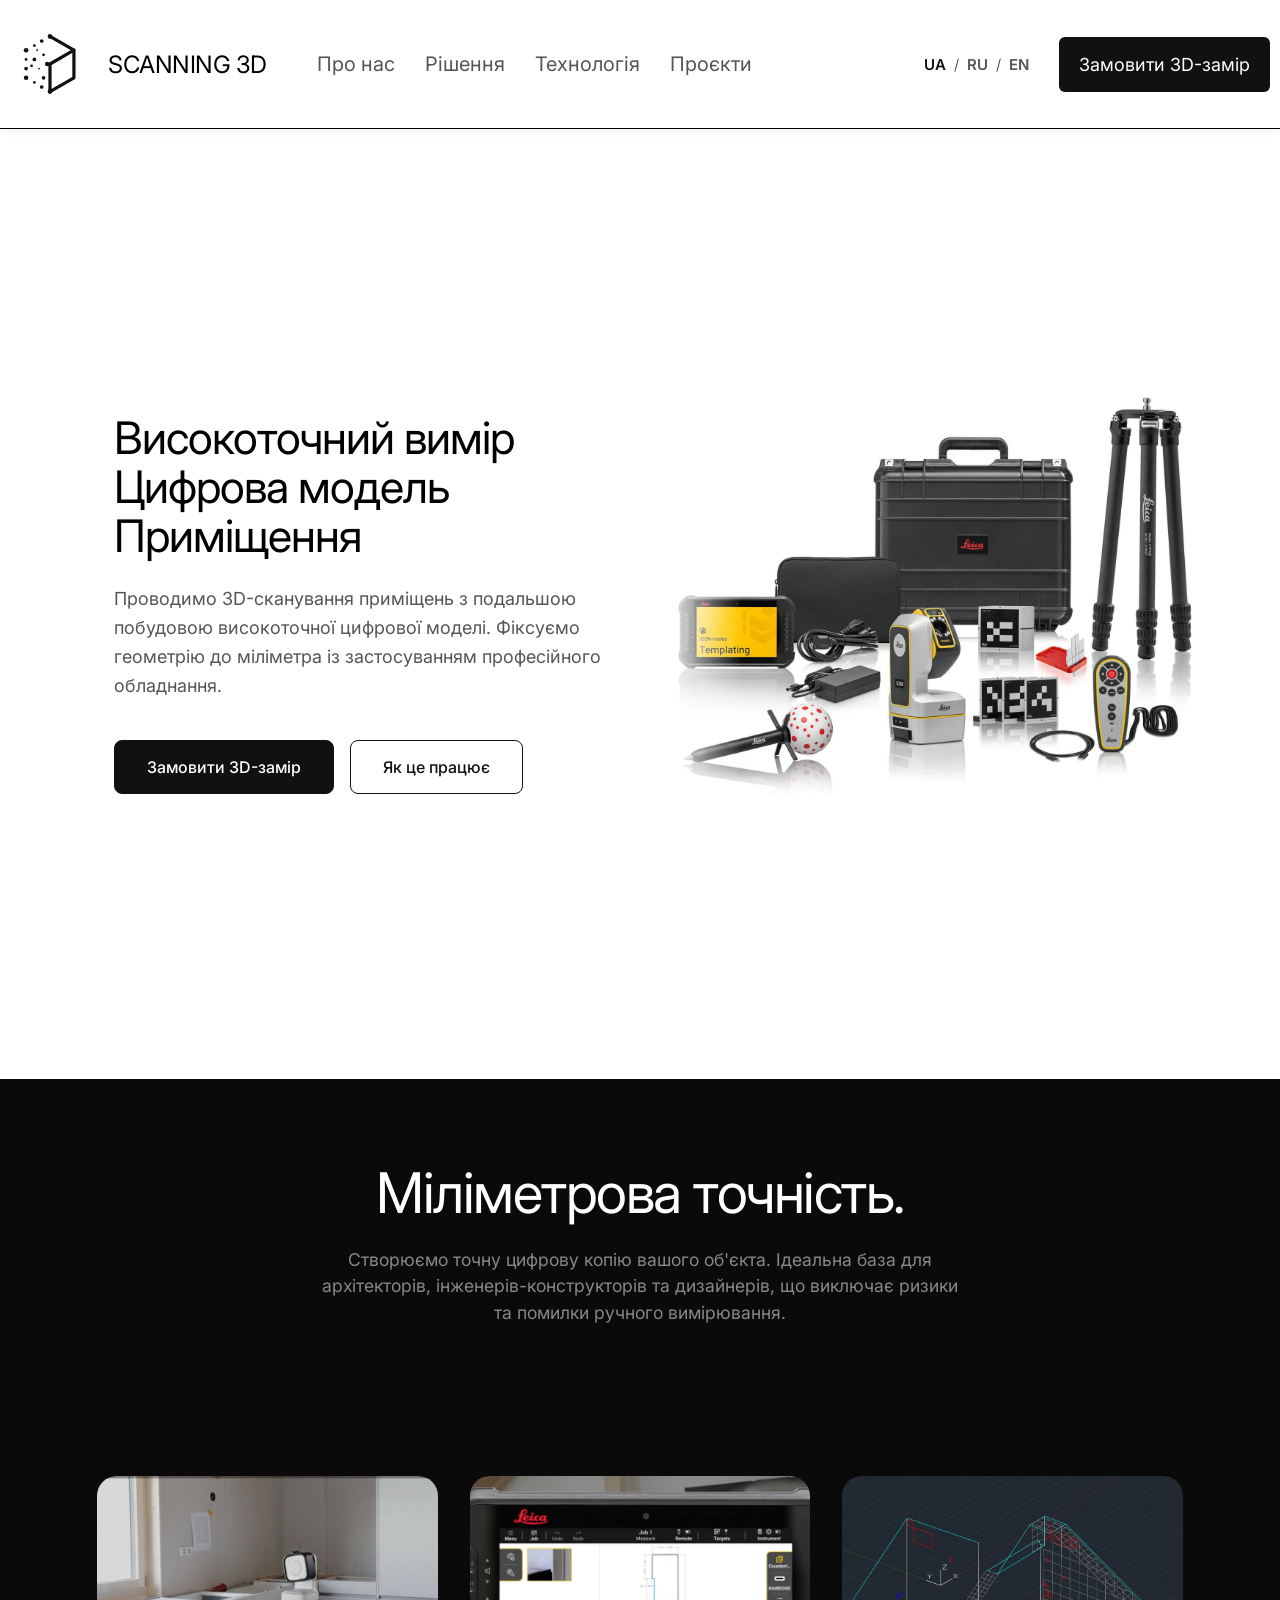
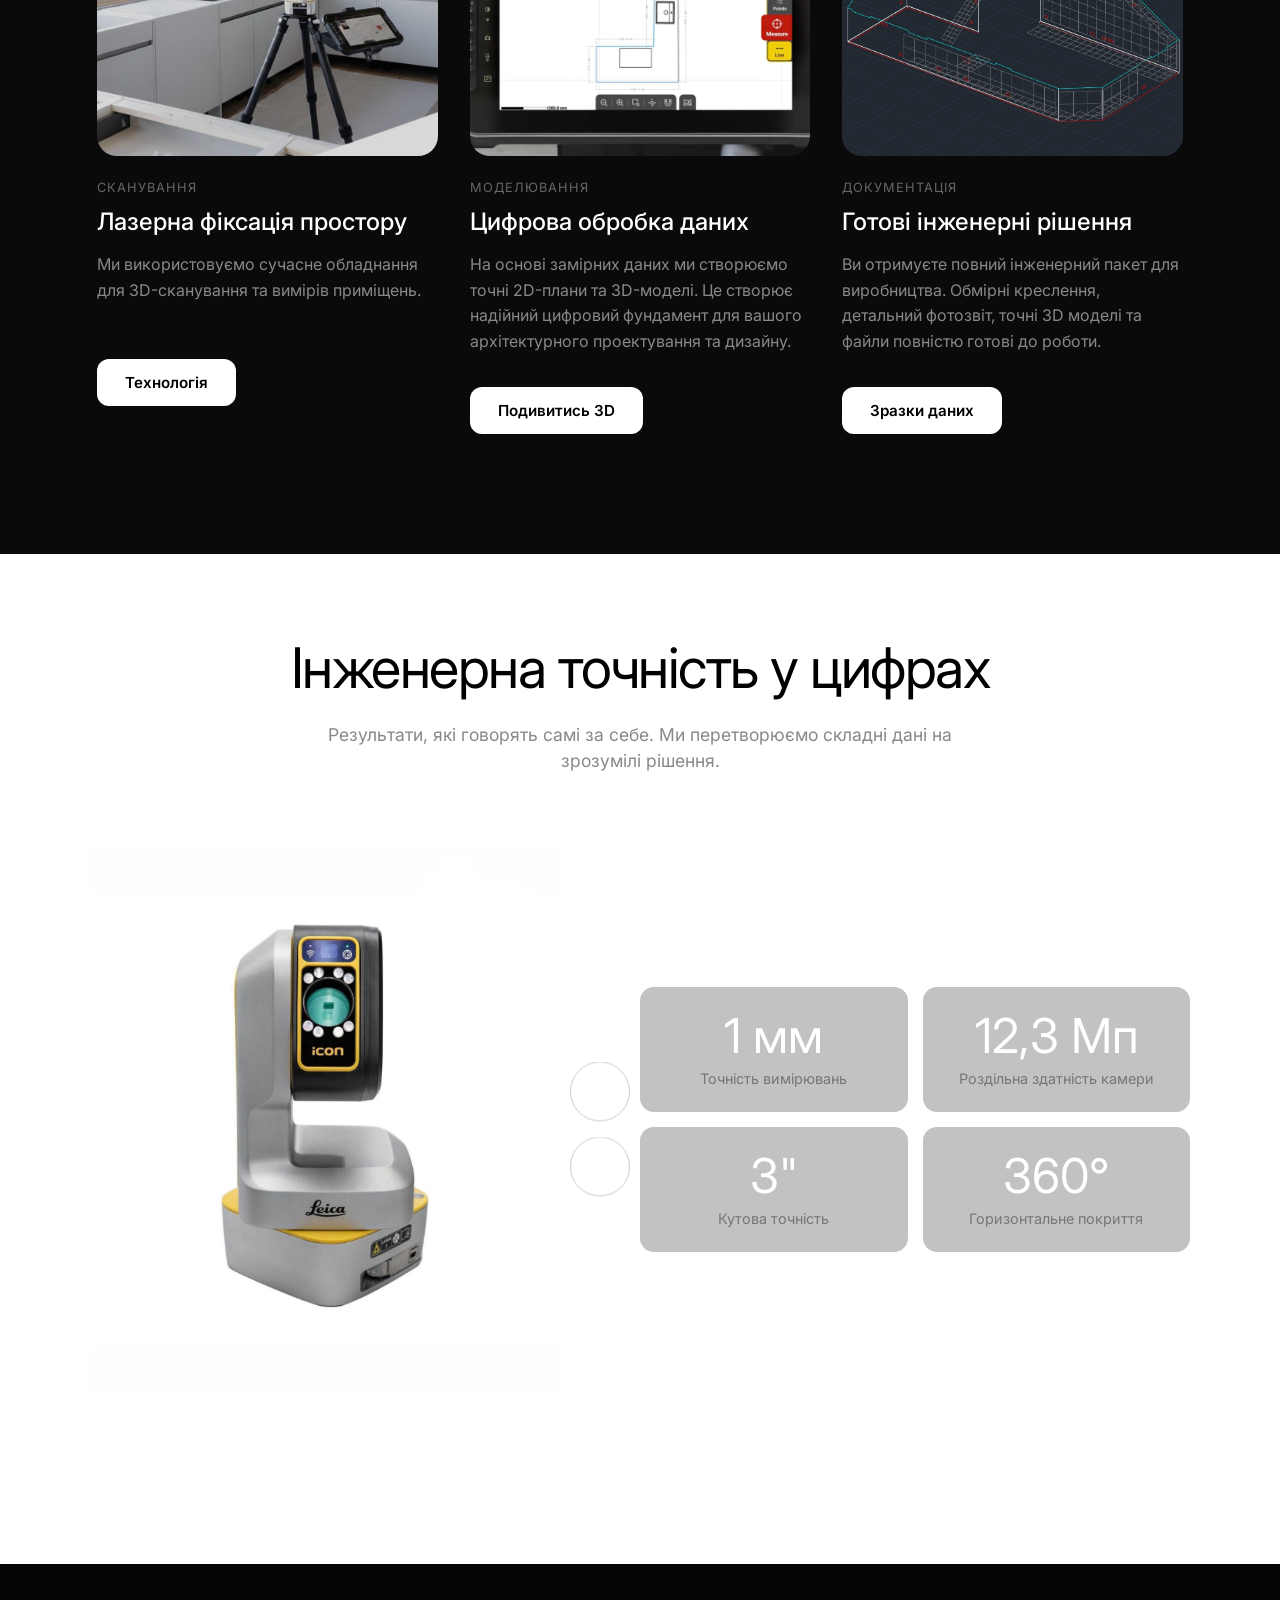
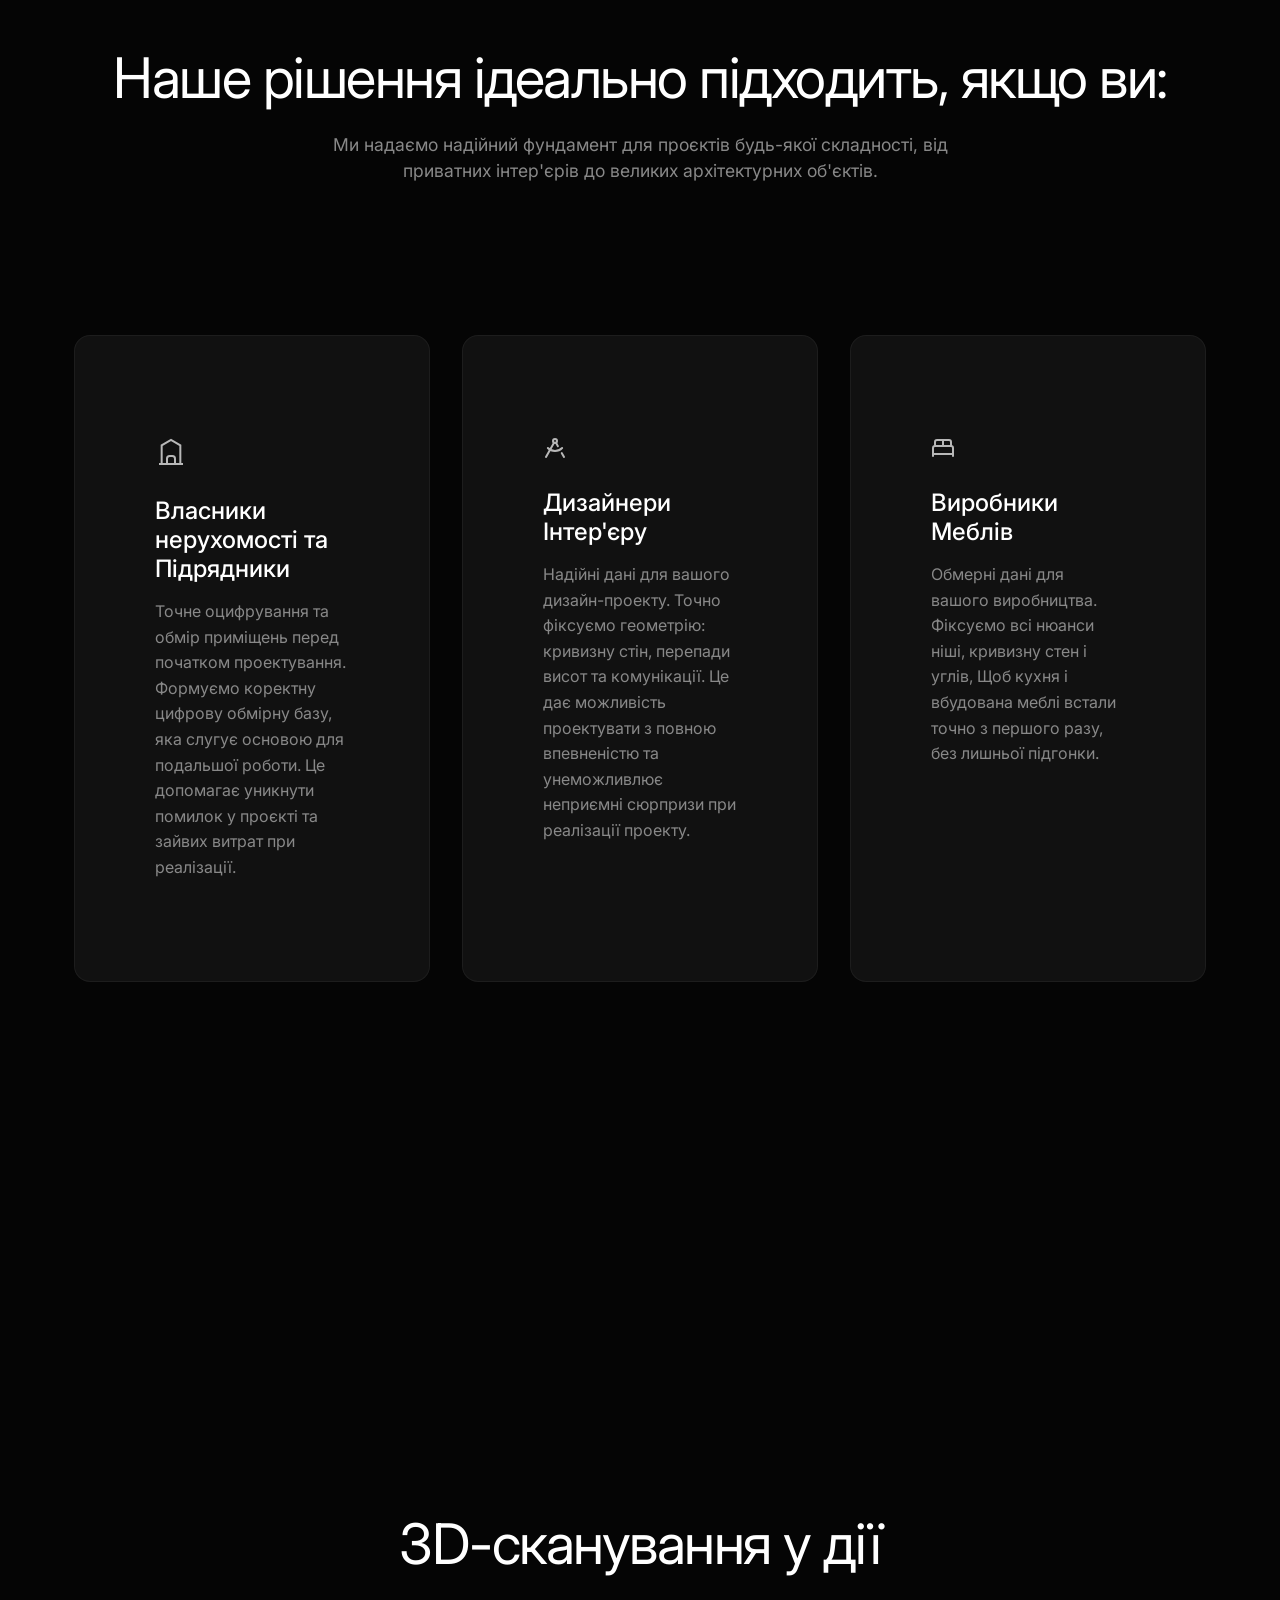
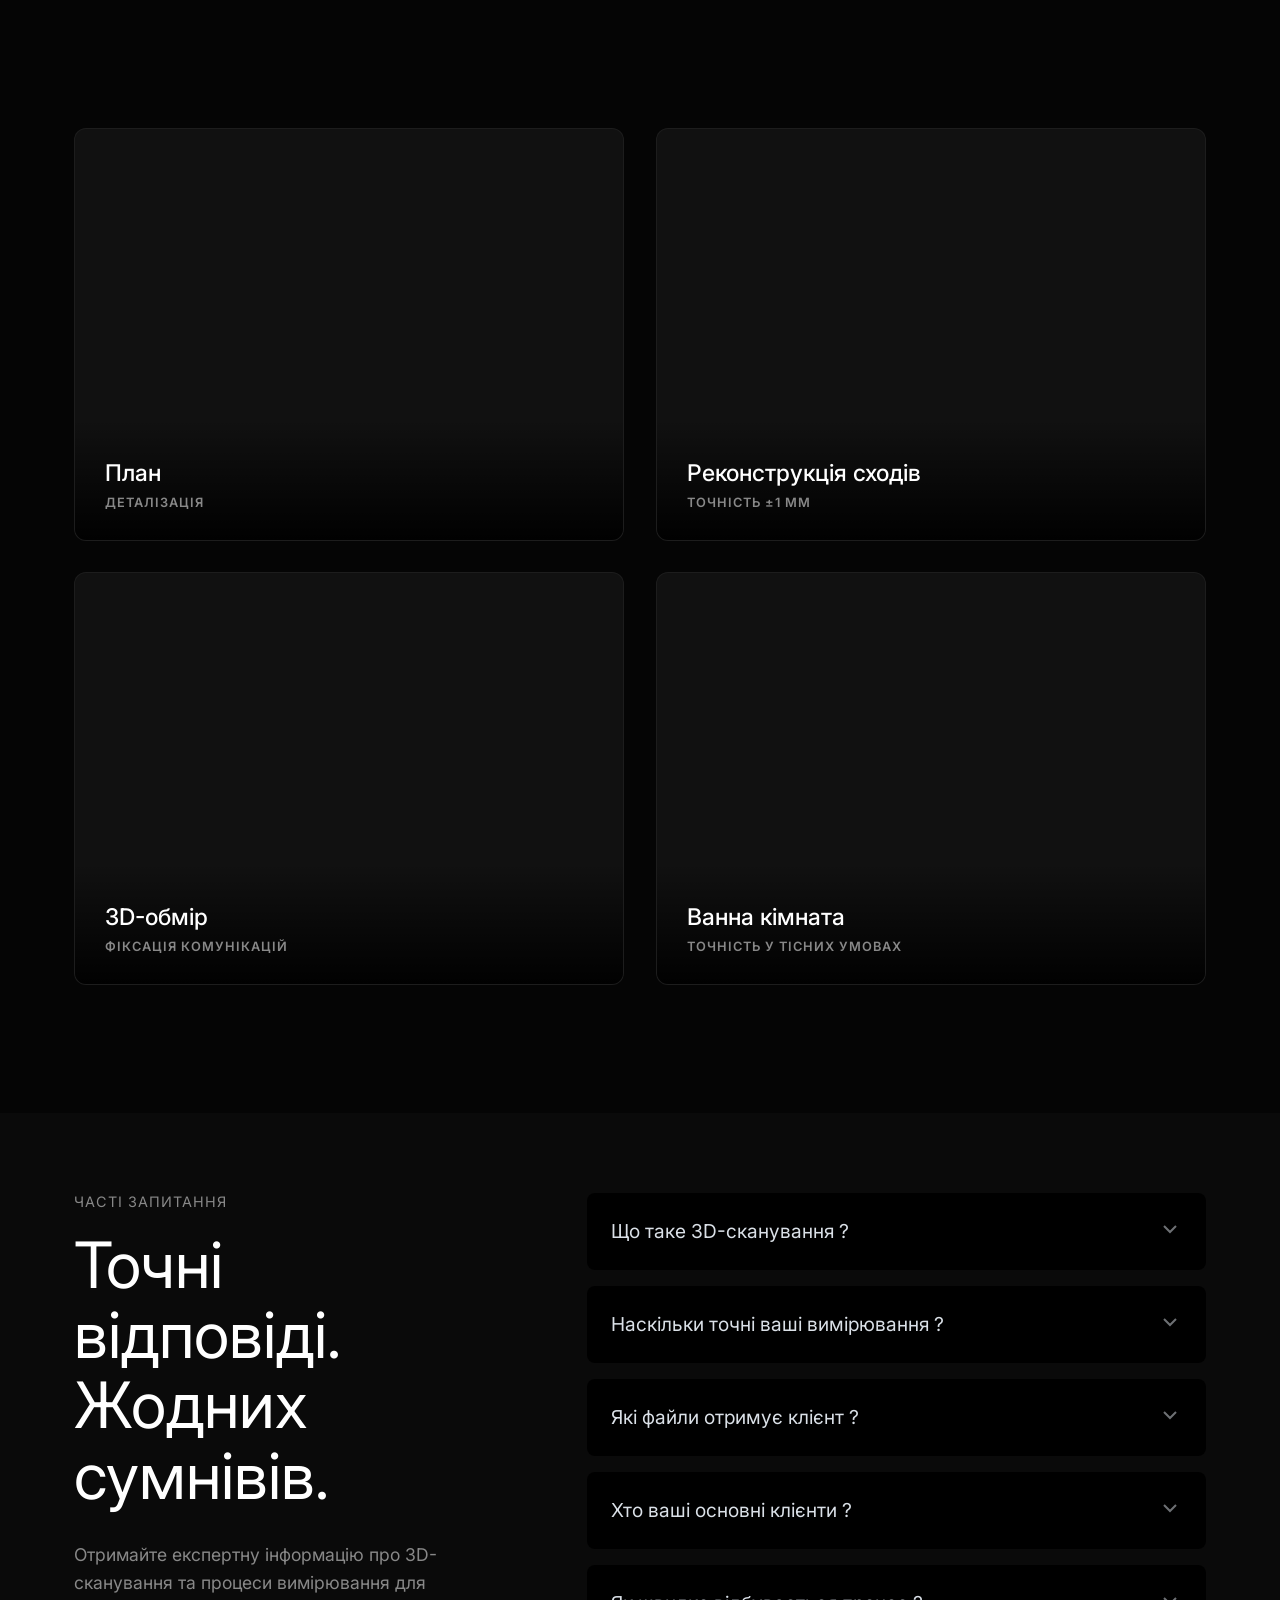
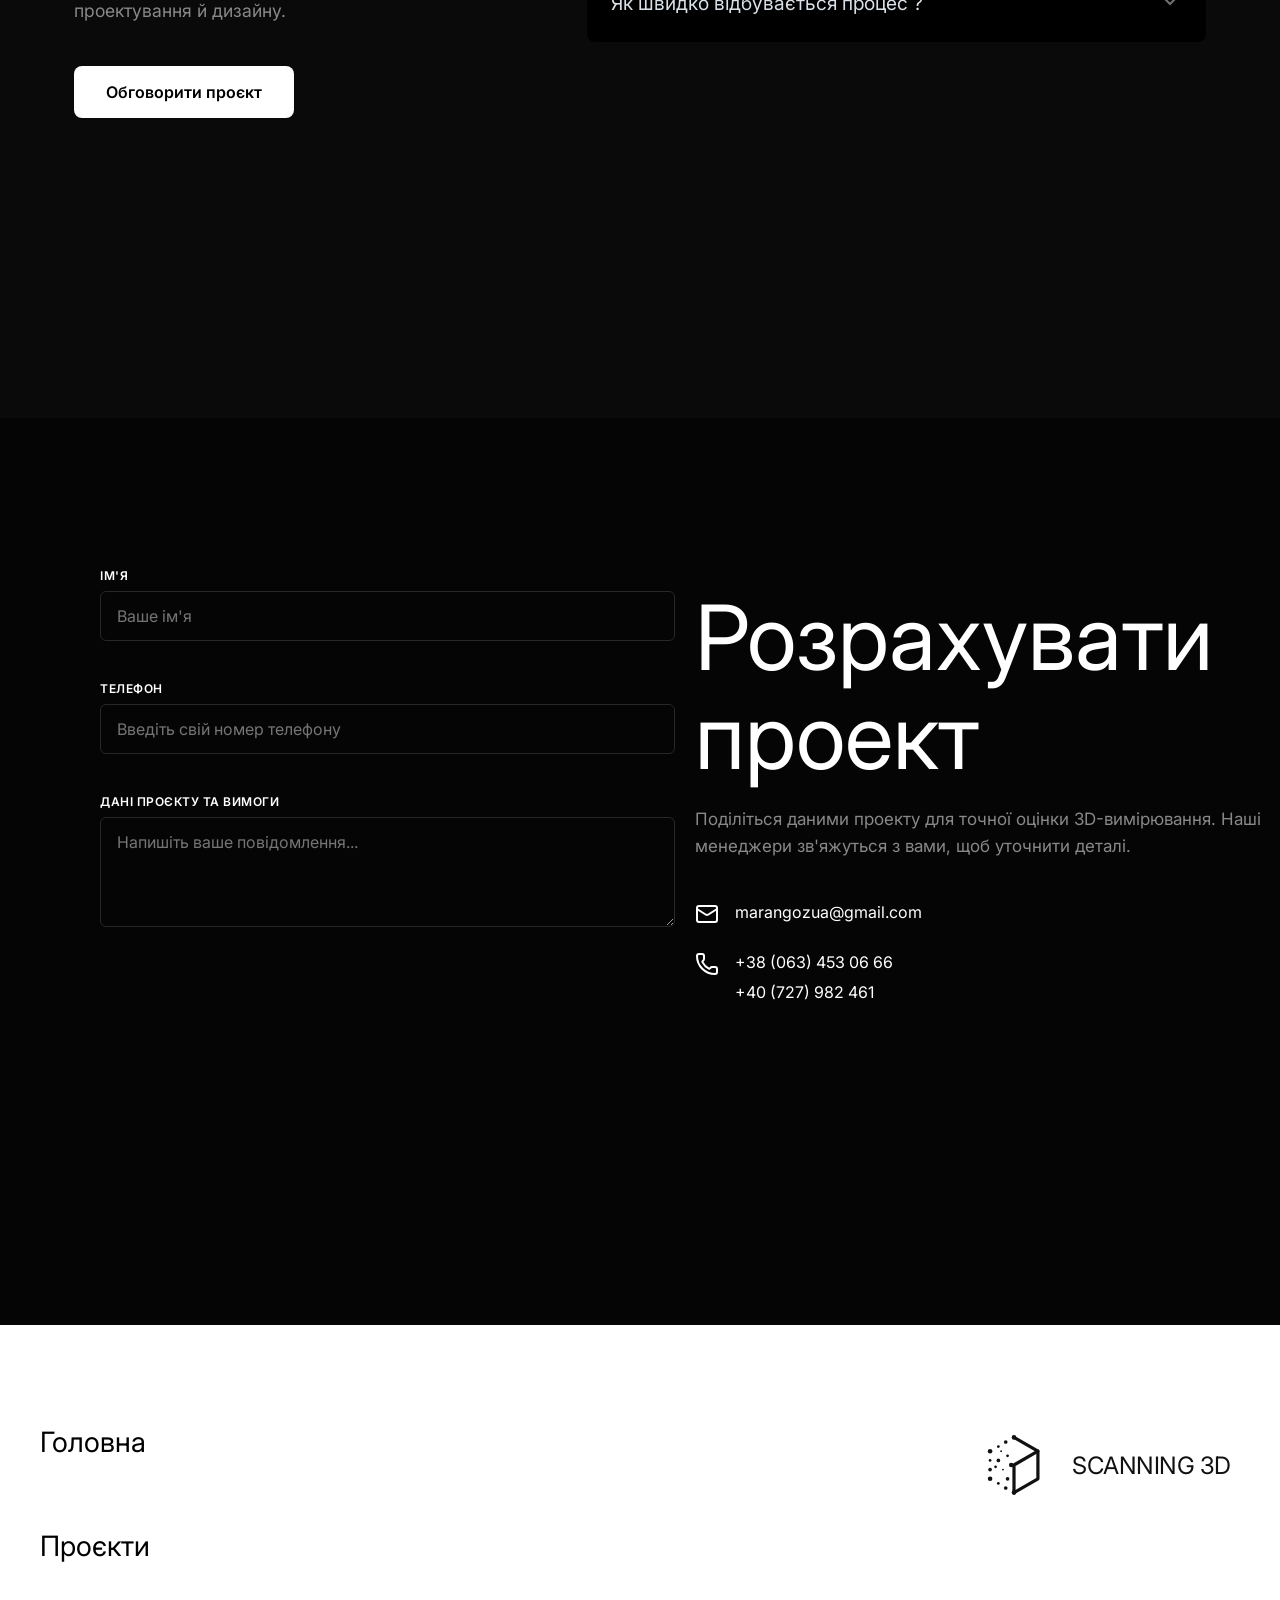
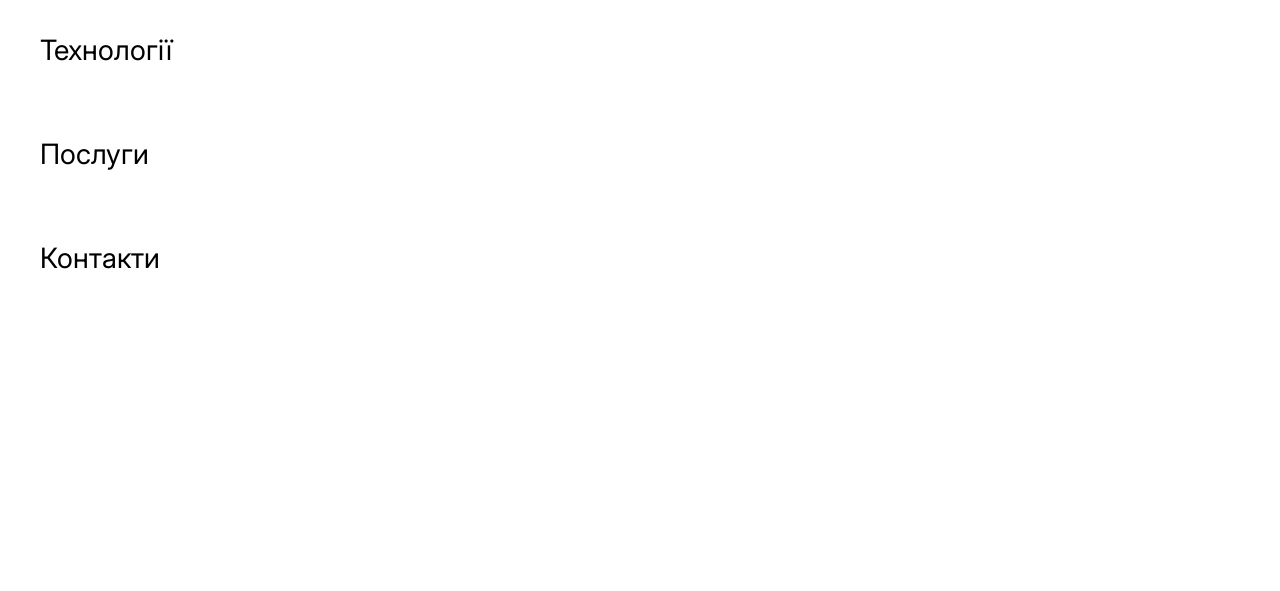
==== commit 7b147593: "Text changes to keywords and technology photos" ====
--- a/index.html
+++ b/index.html
@@ -74,7 +74,7 @@
                 <br>Цифрова модель<br> Приміщення 
                 </h1>
                 <p>Проводимо 3D-сканування приміщень з подальшою побудовою високоточної цифрової моделі.
-                Фіксуємо геометрію до міліметра із застосуванням професійного обладнання Leica.</p>
+                Фіксуємо геометрію до міліметра із застосуванням професійного обладнання.</p>
                 
                 <div class="btn-group">
                     <a href="#contact" class="btn btn-primary">Замовити 3D-замір</a>
@@ -104,8 +104,8 @@
         <div class="card-body">
             <span class="card-label">Сканування</span>
             <h3 class="card-title">Лазерна фіксація простору</h3>
-            <p class="card-description">Ми використовуємо сучасне обладнання Leica iCON iCS50 та Leica 3D Disto для 3D-сканування та вимірів приміщень.</p>
-            <a href="https://youtu.be/WUUCK6jfWiI?si=ibUlVPW_SabFLaBU" class="card-btn" target="_blank">Технологія</a>
+            <p class="card-description">Ми використовуємо сучасне обладнання для 3D-сканування та вимірів приміщень.</p>
+            <a href="#3d-disto" class="card-btn">Технологія</a>
         </div>
     </div>
 
@@ -128,7 +128,7 @@
         <div class="card-body">
             <span class="card-label">Документація</span>
             <h3 class="card-title">Готові інженерні рішення</h3>
-            <p class="card-description">Ви отримуєте повний інженерний пакет для виробництва. Обмірні креслення, детальний фотозвіт, точні 3D моделі та файли повністю готові до роботи в AutoCAD.</p>
+            <p class="card-description">Ви отримуєте повний інженерний пакет для виробництва. Обмірні креслення, детальний фотозвіт, точні 3D моделі та файли повністю готові до роботи.</p>
             <a href= "https://drive.google.com/drive/folders/18u69IVSZesEiMaU2SsLoDLZYsH9NkzDA" class="card-btn" target="_blank">Зразки даних</a>
         </div>
     </div>
@@ -383,7 +383,7 @@
                 </div>
                 <div class="faq-answer-wrapper">
                     <div class="faq-answer">
-                        <p>Клієнт отримує обмірні креслення та цифрові моделі у форматах .DWG, .DXF і за необхідності .PDF, а також детальний фотозвіт об'єкта. Всі файли повністю сумісні з AutoCAD.</p>
+                        <p>Клієнт отримує обмірні креслення та цифрові моделі у форматах .DWG, .DXF і за необхідності .PDF, а також детальний фотозвіт об'єкта.</p>
                     </div>
                 </div>
             </div>
@@ -550,4 +550,4 @@
 <script src="script.js"></script>
 
 </body>
-</html>+</html>
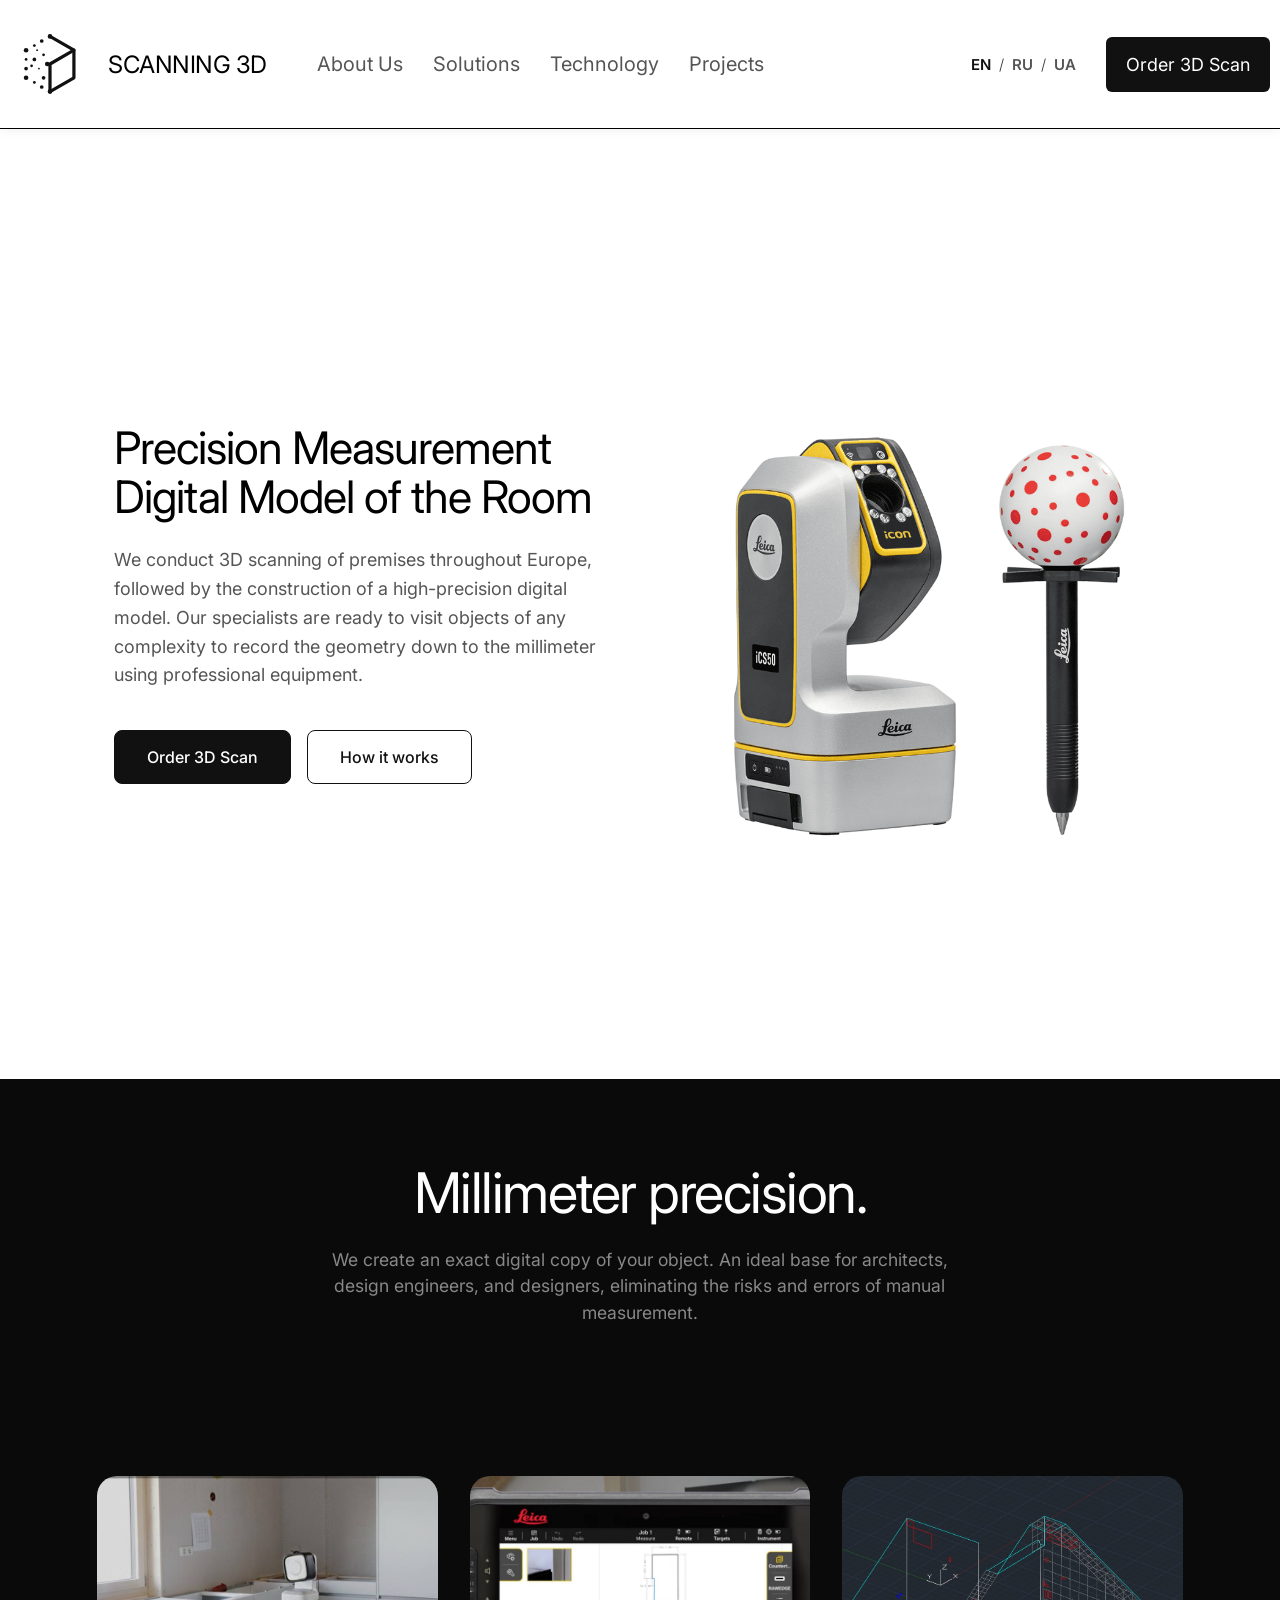
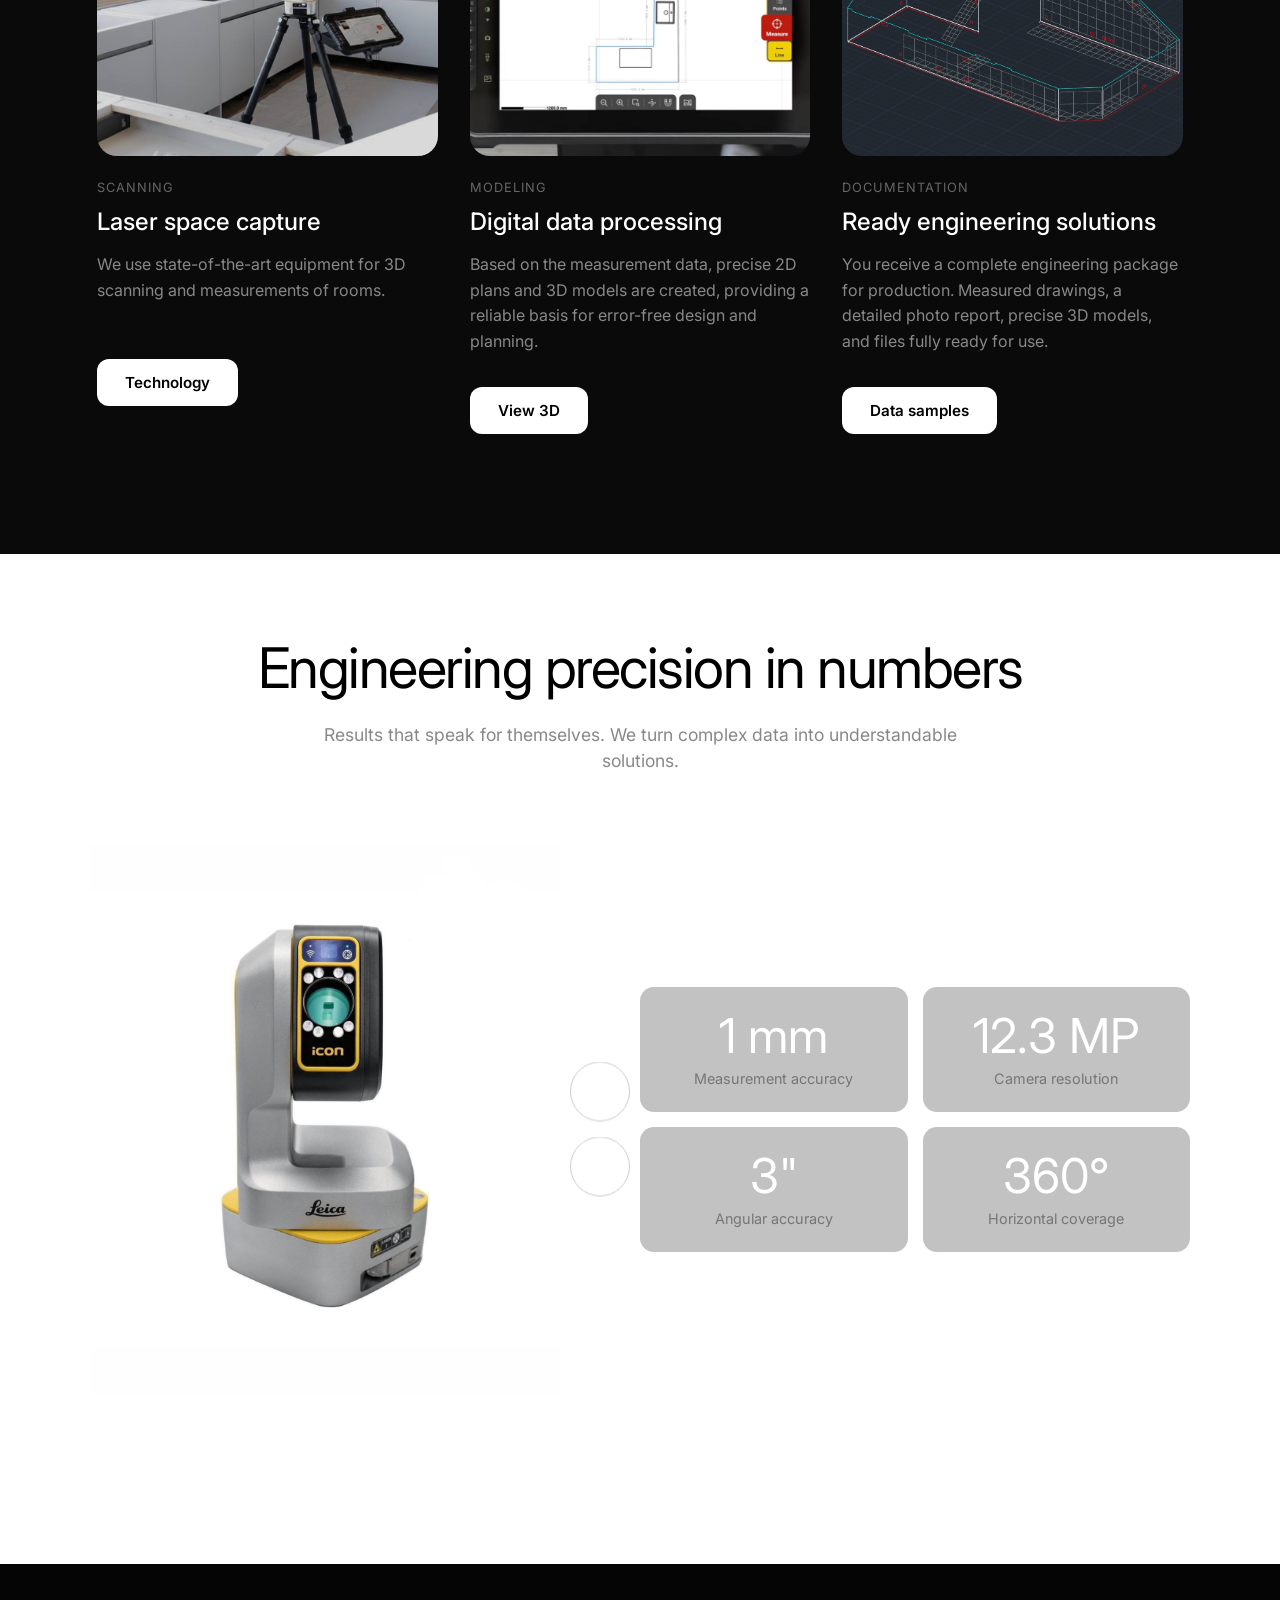
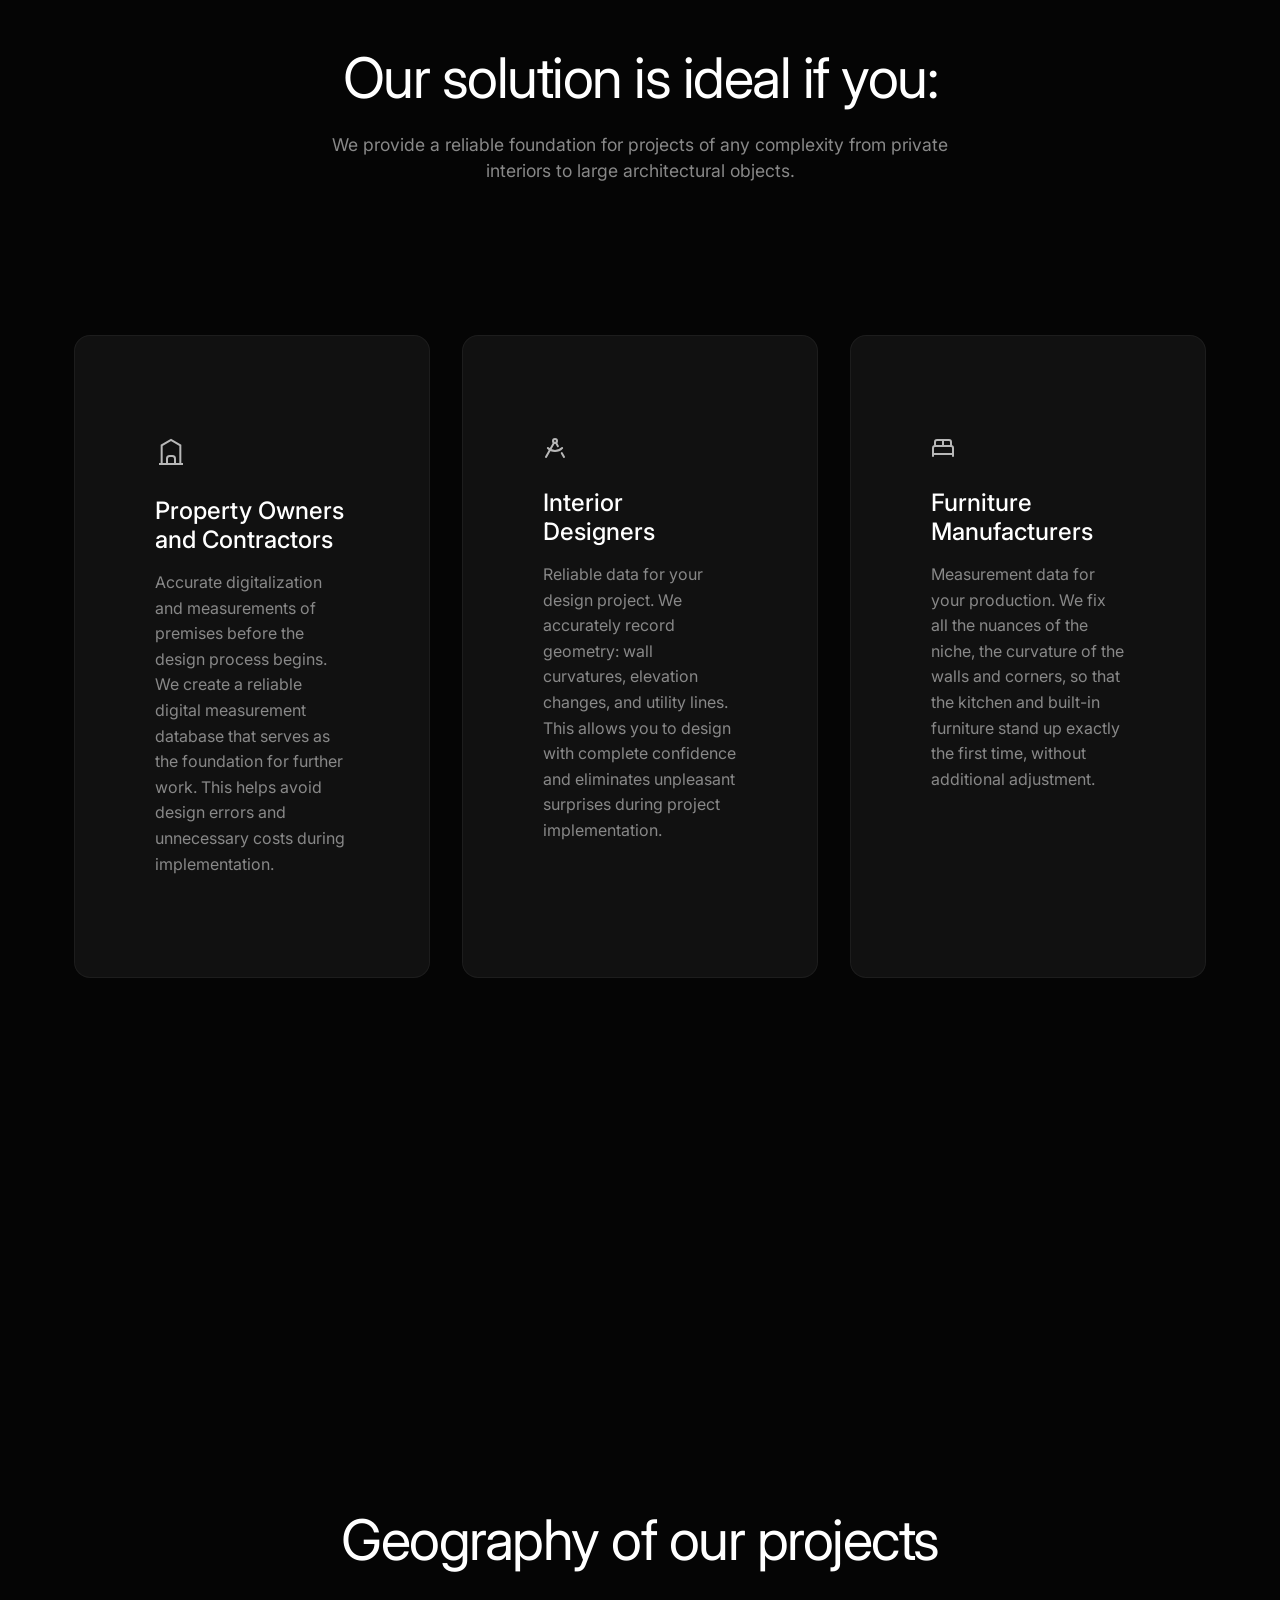
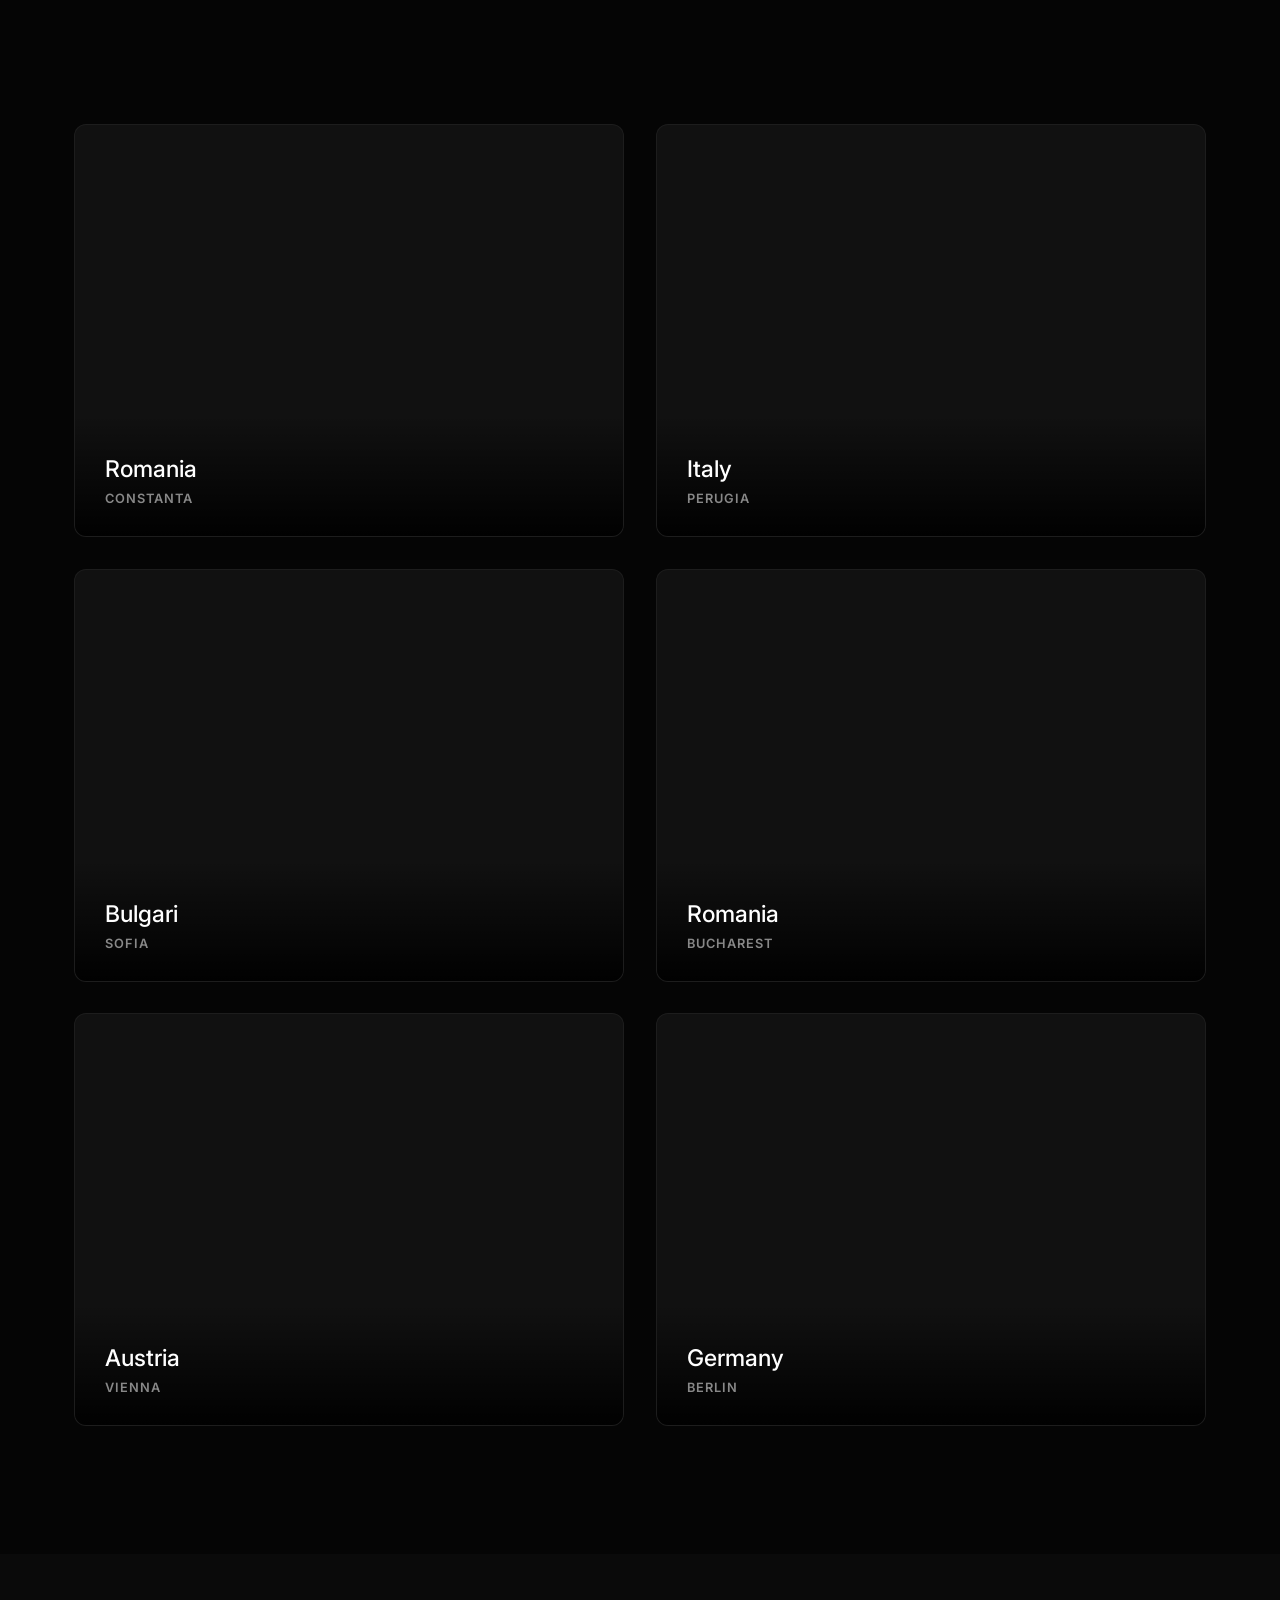
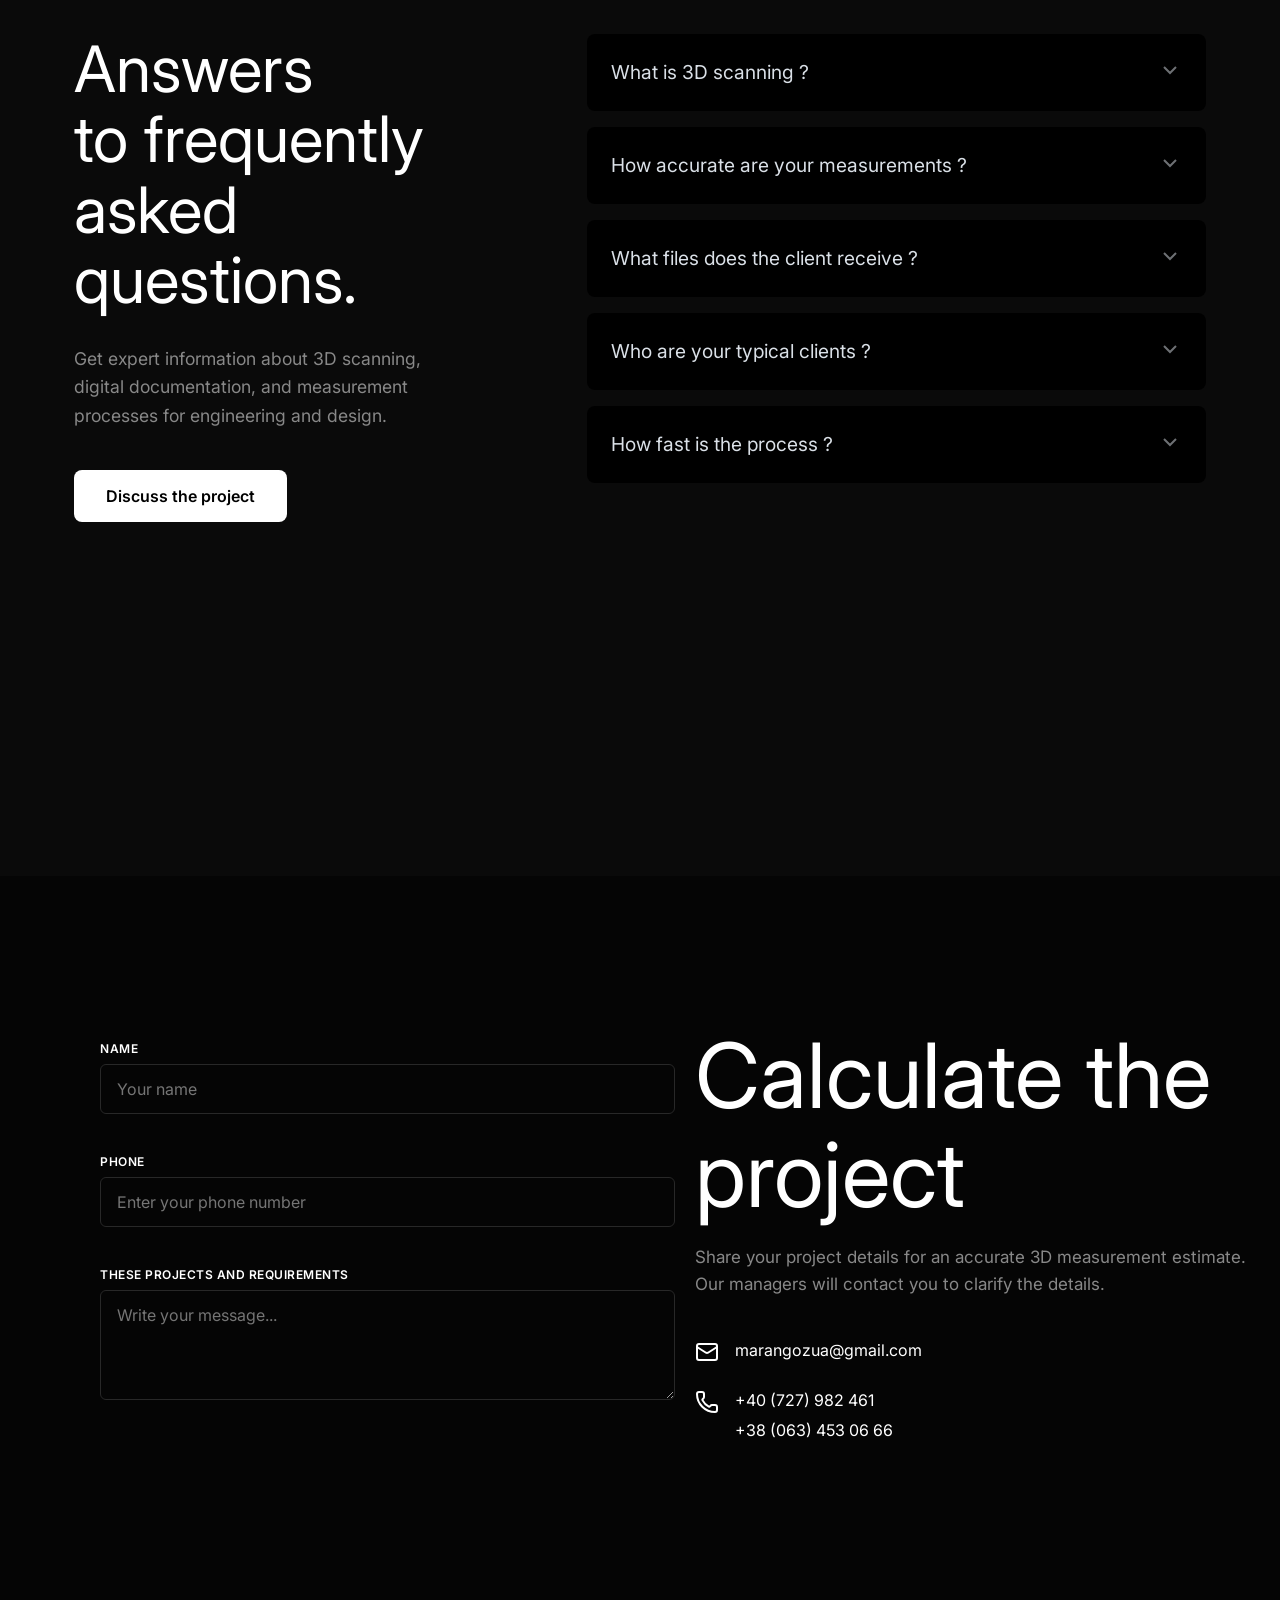
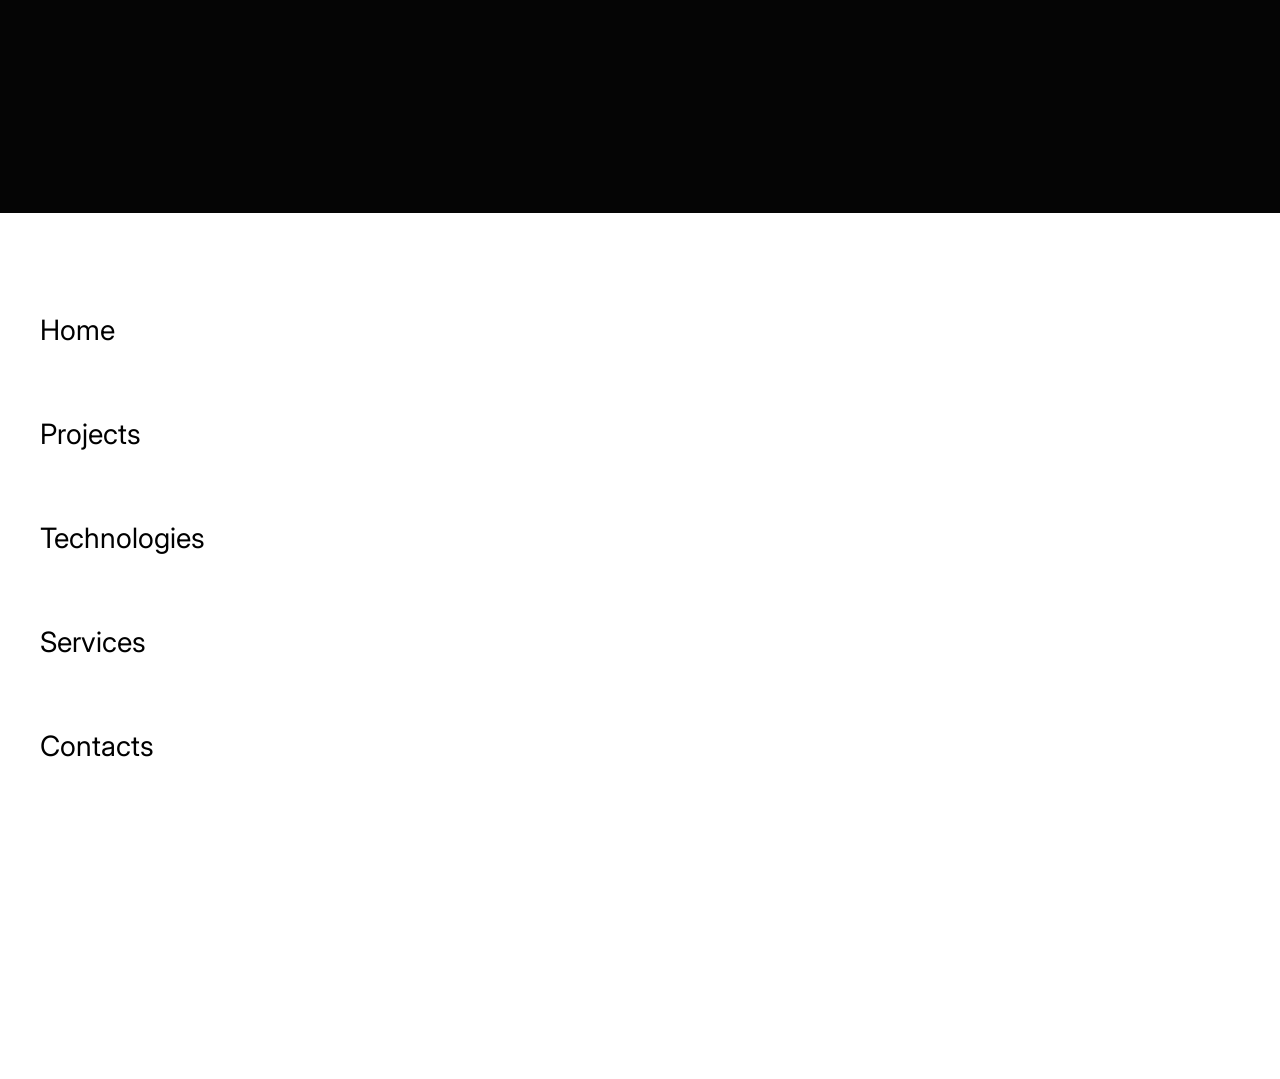
==== commit 20fc3375: "Some content edits have been made" ====
--- a/index.html
+++ b/index.html
@@ -1,20 +1,23 @@
 <!DOCTYPE html>
-<html lang="uk">
+<html lang="en">
 <head>
     <meta charset="UTF-8">
     <meta name="viewport" content="width=device-width, initial-scale=1.0">
     <title>Scanning 3D</title>
     
-    <meta name="description" content="Високоточне 3D-сканування. Міліметрова точність з обладнанням Leica для архітекторів, дизайнерів та меблярів.">
-    <meta name="keywords" content="3D сканування, обмірні креслення, Leica iCON, архітектура, обмір приміщень">
+<meta name="description" content="High-precision 3D scanning. Millimeter accuracy with Leica equipment for architects, designers, and furniture makers.">
+    <meta name="keywords" content="3D scanning, as-built drawings, Leica iCON, architecture, space measurement">
 
     <meta property="og:type" content="website">
-    <meta property="og:url" content="https://scanning3d.net/"> <meta property="og:title" content="SCANNING 3D | Високоточне 3D-сканування">
-    <meta property="og:description" content="Високоточний вимір. Цифрова модель приміщення. Створюємо точну цифрову копію вашого об'єкта для бездоганного проектування та дизайну.">
-    <meta property="og:image" content="https://scanning3d.net/IMG/faviconsocial.jpg"> <meta name="twitter:card" content="summary_large_image">
-    <meta name="twitter:title" content="SCANNING 3D | Високоточне 3D-сканування">
-    <meta name="twitter:description" content="Високоточний вимір. Цифрова модель приміщення. Створюємо точну цифрову копію вашого об'єкта.">
-    <meta name="twitter:image" content="https://scanning3d.net/IMG/faviconsocial.jpg">
+    <meta property="og:url" content="https://scanning-3d.eu/"> 
+    <meta property="og:title" content="SCANNING 3D | High-precision 3D scanning">
+    <meta property="og:description" content="Precision measurements. Digital model of the room. We create an exact digital copy of your object for flawless planning and design.">
+    <meta property="og:image" content="https://scanning-3d.eu/IMG/faviconsocial.jpg"> 
+    
+    <meta name="twitter:card" content="summary_large_image">
+    <meta name="twitter:title" content="SCANNING 3D | High-precision 3D scanning">
+    <meta name="twitter:description" content="Precision measurements. Digital model of the room. We create an exact digital copy of your object.">
+    <meta name="twitter:image" content="https://scanning-3d.eu/IMG/faviconsocial.jpg">
 
     <link rel="icon" type="image/jpg" sizes="200x200" href="IMG/favicon.png">
     <link rel="apple-touch-icon" sizes="180x180" href="IMG/favicon.png">
@@ -26,43 +29,60 @@
 </head>
 <body>
 
-    <header class="header">
+    <header>
     <div class="container nav-wrapper">
         <a href="#" class="logo">
             <svg class="logo-img" viewBox="0 0 100 100" fill="none" xmlns="http://www.w3.org/2000/svg">
                 <g transform="translate(50, 50) scale(1.15) translate(-50, -50)">
                     <path d="M50 20 L76 35 L76 65 L50 80" stroke="#111111" stroke-width="3.5" stroke-linecap="round" stroke-linejoin="round"/>
                     <path d="M50 80 L50 50 L76 35" stroke="#111111" stroke-width="3.5" stroke-linecap="round" stroke-linejoin="round"/>
-                    <circle cx="50" cy="20" r="2.5" fill="#111111"/><circle cx="41" cy="25" r="2" fill="#111111"/><circle cx="33" cy="30" r="1.5" fill="#111111"/><circle cx="24" cy="35" r="2.5" fill="#111111"/><circle cx="24" cy="45" r="1.5" fill="#111111"/><circle cx="24" cy="55" r="2" fill="#111111"/><circle cx="24" cy="65" r="2.5" fill="#111111"/><circle cx="33" cy="70" r="1.5" fill="#111111"/><circle cx="41" cy="75" r="2" fill="#111111"/><circle cx="50" cy="80" r="2.5" fill="#111111"/><circle cx="43" cy="40" r="1.5" fill="#111111"/><circle cx="33" cy="45" r="2" fill="#111111"/><circle cx="38" cy="55" r="1" fill="#111111"/><circle cx="30" cy="52" r="1.5" fill="#111111"/><circle cx="43" cy="65" r="2" fill="#111111"/><circle cx="36" cy="35" r="1" fill="#111111"/><circle cx="47" cy="50" r="2.5" fill="#111111"/>
+                    <circle cx="50" cy="20" r="2.5" fill="#111111"/>
+                    <circle cx="41" cy="25" r="2" fill="#111111"/>
+                    <circle cx="33" cy="30" r="1.5" fill="#111111"/>
+                    <circle cx="24" cy="35" r="2.5" fill="#111111"/>
+                    <circle cx="24" cy="45" r="1.5" fill="#111111"/>
+                    <circle cx="24" cy="55" r="2" fill="#111111"/>
+                    <circle cx="24" cy="65" r="2.5" fill="#111111"/>
+                    <circle cx="33" cy="70" r="1.5" fill="#111111"/>
+                    <circle cx="41" cy="75" r="2" fill="#111111"/>
+                    <circle cx="50" cy="80" r="2.5" fill="#111111"/>
+                    <circle cx="43" cy="40" r="1.5" fill="#111111"/>
+                    <circle cx="33" cy="45" r="2" fill="#111111"/>
+                    <circle cx="38" cy="55" r="1" fill="#111111"/>
+                    <circle cx="30" cy="52" r="1.5" fill="#111111"/>
+                    <circle cx="43" cy="65" r="2" fill="#111111"/>
+                    <circle cx="36" cy="35" r="1" fill="#111111"/>
+                    <circle cx="47" cy="50" r="2.5" fill="#111111"/>
                 </g>
             </svg>
             SCANNING 3D
         </a>
 
         <ul class="nav-links">
-            <li><a href="#solutions">Про нас</a></li>
-            <li><a href="#technology">Рішення</a></li>
-            <li><a href="#3d-disto">Технологія</a></li>
-            <li><a href="#projects">Проєкти</a></li>
+            <li><a href="#solutions">About Us</a></li>
+            <li><a href="#technology">Solutions</a></li>
+            <li><a href="#3d-disto">Technology</a></li>
+            <li><a href="#projects">Projects</a></li>
         </ul>
 
         <div class="header-actions">
-            <div class="lang-switcher">
-                <a href="index.html" class="lang-btn active">UA</a>
-                <span class="lang-divider">/</span>
-                <a href="index-ru.html" class="lang-btn">RU</a>
-                <span class="lang-divider">/</span>
-                <a href="index-en.html" class="lang-btn">EN</a>
-            </div>
-
-            <a href="#contact" class="btn-small">Замовити 3D-замір</a>
+            
+           <div class="lang-switcher">
+    <a href="index.html" class="lang-btn active">EN</a>
+    <span class="lang-divider">/</span>
+    <a href="index-ru.html" class="lang-btn">RU</a>
+    <span class="lang-divider">/</span>
+    <a href="index-ua.html" class="lang-btn">UA</a>
+</div>
+
+            <a href="#contact" class="btn-small">Order 3D Scan</a>
 
             <div class="burger" id="burger">
-                <span></span>
-                <span></span>
-                <span></span>
-            </div>
-        </div>
+            <span></span>
+            <span></span>
+            <span></span>
+          </div> 
+       </div>
     </div>
 </header>
 
@@ -70,20 +90,21 @@
         <div class="container hero-grid">
             
             <div class="hero-content">
-                <h1>Високоточний вимір 
-                <br>Цифрова модель<br> Приміщення 
+                <h1>Precision Measurement
+                <br>Digital Model of the Room
                 </h1>
-                <p>Проводимо 3D-сканування приміщень з подальшою побудовою високоточної цифрової моделі.
-                Фіксуємо геометрію до міліметра із застосуванням професійного обладнання.</p>
+                <p>We conduct 3D scanning of premises throughout Europe, followed by the construction of a high-precision digital model.
+                    Our specialists are ready to visit objects of any complexity to record the geometry down to the millimeter
+                    using professional equipment.</p>
                 
                 <div class="btn-group">
-                    <a href="#contact" class="btn btn-primary">Замовити 3D-замір</a>
-                    <a href="#technology" class="btn btn-outline">Як це працює</a>
+                    <a href="#contact" class="btn btn-primary">Order 3D Scan</a>
+                    <a href="#technology" class="btn btn-outline">How it works</a>
                 </div>
             </div>
 
             <div class="hero-image-container">
-                <img src="IMG/scan.jpg" alt="Сучасний інтер'єр" class="hero-image">
+                <img src="IMG/scan.jpg" alt="Modern interior" class="hero-image">
             </div>
 
         </div>
@@ -92,44 +113,44 @@
     <section class="process-section" id="technology">
     <div class="container">
         <div class="section-header">
-            <h2 class="title-main">Міліметрова точність.</h2>
-            <p class="subtitle-main">Створюємо точну цифрову копію вашого об'єкта. Ідеальна база для архітекторів, інженерів-конструкторів та дизайнерів, що виключає ризики та помилки ручного вимірювання.</p>
+            <h2 class="title-main">Millimeter precision.</h2>
+            <p class="subtitle-main">We create an exact digital copy of your object. An ideal base for architects, design engineers, and designers, eliminating the risks and errors of manual measurement.</p>
         </div>
 
         <div class="cards-grid">
     <div class="process-card">
         <div class="card-img-container">
-            <img src="IMG/scan-thumb.jpg" alt="3D Сканування">
+            <img src="IMG/scan-thumb.jpg" alt="3D Scanning">
         </div>
         <div class="card-body">
-            <span class="card-label">Сканування</span>
-            <h3 class="card-title">Лазерна фіксація простору</h3>
-            <p class="card-description">Ми використовуємо сучасне обладнання для 3D-сканування та вимірів приміщень.</p>
-            <a href="#3d-disto" class="card-btn">Технологія</a>
+            <span class="card-label">Scanning</span>
+            <h3 class="card-title">Laser space capture</h3>
+            <p class="card-description">We use state-of-the-art equipment for 3D scanning and measurements of rooms.</p>
+            <a href="#3d-disto" class="card-btn">Technology</a>
         </div>
     </div>
 
     <div class="process-card">
         <div class="card-img-container">
-            <img src="IMG/model-thumb.jpg" alt="3D Моделювання">
+            <img src="IMG/model-thumb.jpg" alt="3D Modeling">
         </div>
         <div class="card-body">
-            <span class="card-label">Моделювання</span>
-            <h3 class="card-title">Цифрова обробка даних</h3>
-            <p class="card-description">На основі замірних даних ми створюємо точні 2D-плани та 3D-моделі. Це створює надійний цифровий фундамент для вашого архітектурного проектування та дизайну.</p>
-            <a href="https://drive.google.com/file/d/1xNzk34oQStERUx-3xcH35RwsBFebBjPb/view?usp=drivesdk" class="card-btn" target="_blank">Подивитись 3D</a>
+            <span class="card-label">Modeling</span>
+            <h3 class="card-title">Digital data processing</h3>
+            <p class="card-description">Based on the measurement data, precise 2D plans and 3D models are created, providing a reliable basis for error-free design and planning.</p>
+           <a href="https://drive.google.com/file/d/1xNzk34oQStERUx-3xcH35RwsBFebBjPb/view?usp=drivesdk" class="card-btn" target="_blank">View 3D</a>
         </div>
     </div>
 
     <div class="process-card">
         <div class="card-img-container">
-            <img src="IMG/3dmodel.jpg" alt="Результат">
+            <img src="IMG/3dmodel.jpg" alt="Result">
         </div>
         <div class="card-body">
-            <span class="card-label">Документація</span>
-            <h3 class="card-title">Готові інженерні рішення</h3>
-            <p class="card-description">Ви отримуєте повний інженерний пакет для виробництва. Обмірні креслення, детальний фотозвіт, точні 3D моделі та файли повністю готові до роботи.</p>
-            <a href= "https://drive.google.com/drive/folders/18u69IVSZesEiMaU2SsLoDLZYsH9NkzDA" class="card-btn" target="_blank">Зразки даних</a>
+            <span class="card-label">Documentation</span>
+            <h3 class="card-title">Ready engineering solutions</h3>
+            <p class="card-description">You receive a complete engineering package for production. Measured drawings, a detailed photo report, precise 3D models, and files fully ready for use.</p>
+            <a href="https://drive.google.com/drive/folders/18u69IVSZesEiMaU2SsLoDLZYsH9NkzDA" class="card-btn" target="_blank">Data samples</a>
         </div>
     </div>
 
@@ -139,8 +160,8 @@
     <div class="container">
         
         <div class="section-header" style="text-align: center; margin-bottom: 50px;">
-            <h2 class="title-main">Інженерна точність у цифрах</h2>
-            <p class="subtitle-main" style="margin: 0 auto;">Результати, які говорять самі за себе. Ми перетворюємо складні дані на зрозумілі рішення.</p>
+            <h2 class="title-main">Engineering precision in numbers</h2>
+            <p class="subtitle-main" style="margin: 0 auto;">Results that speak for themselves. We turn complex data into understandable solutions.</p>
         </div>
 
         <div class="stats-slider-track">
@@ -153,24 +174,24 @@
             <div class="stats-slide active">
                 <div class="stats-container">
                     <div class="stats-image-box">
-                        <img src="IMG/icon 50.jpg" alt="Процес лазерного сканування">
+                        <img src="IMG/icon 50.jpg" alt="Laser scanning process">
                     </div>
                     <div class="stats-grid">
                         <div class="stat-card">
-                            <div class="stat-number">1 мм</div>
-                            <div class="stat-label">Точність вимірювань</div>
-                        </div>
-                        <div class="stat-card">
-                            <div class="stat-number">12,3 Мп</div>
-                            <div class="stat-label">Роздільна здатність камери</div>
+                            <div class="stat-number">1 mm</div>
+                            <div class="stat-label">Measurement accuracy</div>
+                        </div>
+                        <div class="stat-card">
+                            <div class="stat-number">12.3 MP</div>
+                            <div class="stat-label">Camera resolution</div>
                         </div>
                         <div class="stat-card">
                             <div class="stat-number">3"</div>
-                            <div class="stat-label">Кутова точність</div>
+                            <div class="stat-label">Angular accuracy</div>
                         </div>
                         <div class="stat-card">
                             <div class="stat-number">360°</div>
-                            <div class="stat-label">Горизонтальне покриття</div>
+                            <div class="stat-label">Horizontal coverage</div>
                         </div>
                     </div>
                 </div>
@@ -183,20 +204,20 @@
                     </div>
                     <div class="stats-grid">
                         <div class="stat-card">
-                            <div class="stat-number">1 мм</div>
-                            <div class="stat-label">Точність на 10 метрах</div>
-                        </div>
-                        <div class="stat-card">
-                            <div class="stat-number">50 м</div>
-                            <div class="stat-label">Робочий діапазон</div>
+                            <div class="stat-number">1 mm</div>
+                            <div class="stat-label">Accuracy at 10 meters</div>
+                        </div>
+                        <div class="stat-card">
+                            <div class="stat-number">50 m</div>
+                            <div class="stat-label">Working range</div>
                         </div>
                         <div class="stat-card">
                             <div class="stat-number">Wi-Fi</div>
-                            <div class="stat-label">Бездротове керування</div>
+                            <div class="stat-label">Wireless control</div>
                         </div>
                         <div class="stat-card">
                             <div class="stat-number">8x</div>
-                            <div class="stat-label">Цифровий візир</div>
+                            <div class="stat-label">Digital viewfinder</div>
                         </div>
                     </div>
                 </div>
@@ -210,15 +231,15 @@
     <div class="container">
         
         <div class="section-header reveal-left">
-            <h2 class="title-main">Наше рішення ідеально підходить, якщо ви:</h2>
-            <p class="subtitle-main">Ми надаємо надійний фундамент для проєктів будь-якої складності, від приватних інтер'єрів до великих архітектурних об'єктів.</p>
+            <h2 class="title-main">Our solution is ideal if you:</h2>
+            <p class="subtitle-main">We provide a reliable foundation for projects of any complexity from private interiors to large architectural objects.</p>
         </div>
 
        <div class="target-grid">
             
             <div class="target-card reveal-scale" style="transition-delay: 0.1s;">
                 <div class="target-bg-reveal">
-                    <img src="IMG/repair.jpeg" alt="Ремонт">
+                    <img src="IMG/repair.jpeg" alt="Renovation">
                     <div class="bg-overlay"></div> </div>
 
                 <div class="target-content">
@@ -227,14 +248,14 @@
                             <path d="M3 21h18M5 21V7l7-4 7 4v14M9 21v-4a2 2 0 0 1 2-2h2a2 2 0 0 1 2 2v4"/>
                         </svg>
                     </div>
-                    <h3 class="target-title">Власники нерухомості та Підрядники</h3>
-                    <p class="target-text">Точне оцифрування та обмір приміщень перед початком проектування. Формуємо коректну цифрову обмірну базу, яка слугує основою для подальшої роботи. Це допомагає уникнути помилок у проєкті та зайвих витрат при реалізації.</p>
+                    <h3 class="target-title">Property Owners and Contractors</h3>
+                    <p class="target-text">Accurate digitalization and measurements of premises before the design process begins. We create a reliable digital measurement database that serves as the foundation for further work. This helps avoid design errors and unnecessary costs during implementation.</p>
                 </div>
             </div>
 
             <div class="target-card reveal-scale" style="transition-delay: 0.3s;">
                 <div class="target-bg-reveal">
-                    <img src="https://images.unsplash.com/photo-1600210492486-724fe5c67fb0?q=80&w=1974&auto=format&fit=crop" alt="Дизайн інтер'єру">
+                    <img src="https://images.unsplash.com/photo-1600210492486-724fe5c67fb0?q=80&w=1974&auto=format&fit=crop" alt="Interior design">
                     <div class="bg-overlay"></div>
                 </div>
 
@@ -245,14 +266,14 @@
                         <path d="m21 21-2.16-3.84"/><path d="m3 21 8.02-14.26"/><circle cx="12" cy="5" r="2"/>
                     </svg>
                     </div>
-                    <h3 class="target-title">Дизайнери Інтер'єру</h3>
-                    <p class="target-text">Надійні дані для вашого дизайн-проекту. Точно фіксуємо геометрію: кривизну стін, перепади висот та комунікації. Це дає можливість проектувати з повною впевненістю та унеможливлює неприємні сюрпризи при реалізації проекту.</p>
-                </div>
+                    <h3 class="target-title">Interior Designers</h3>
+                    <p class="target-text">Reliable data for your design project. We accurately record geometry: wall curvatures, elevation changes, and utility lines. This allows you to design with complete confidence and eliminates unpleasant surprises during project implementation.</p>
+              </div>
             </div>
 
             <div class="target-card reveal-scale" style="transition-delay: 0.5s;">
                 <div class="target-bg-reveal">
-                    <img src="IMG/build-thumb.jpg" alt="Меблі на замовлення">
+                    <img src="IMG/build-thumb.jpg" alt="Custom furniture">
                     <div class="bg-overlay"></div>
                 </div>
 
@@ -263,9 +284,9 @@
                             <path d="M4 10V6a2 2 0 0 1 2-2h12a2 2 0 0 1 2 2v4"/><path d="M12 4v6"/><path d="M2 18h20"/>
                         </svg>
                     </div>
-                    <h3 class="target-title">Виробники Меблів</h3>
-                    <p class="target-text">Обмерні дані для вашого виробництва. Фіксуємо всі нюанси ніші, кривизну стен і углів, Щоб кухня і вбудована меблі встали точно з першого разу, без лишньої підгонки.</p>
-                </div>
+                    <h3 class="target-title">Furniture Manufacturers</h3>
+                    <p class="target-text">Measurement data for your production. We fix all the nuances of the niche, the curvature of the walls and corners, so that the kitchen and built-in furniture stand up exactly the first time, without additional adjustment.</p>
+              </div>
             </div>
 
         </div>
@@ -275,28 +296,28 @@
   <div class="container">
     
     <div class="section-header reveal-left">
-        <h2 class="title-main">3D-сканування у дії</h2>
+        <h2 class="title-main">Geography of our projects</h2>
     </div>
 
     <div class="projects-grid">
 
       <div class="project-card reveal-scale" style="transition-delay: 0.1s;">
-    <video autoplay muted loop playsinline>
-        <source src="IMG/video-1.mp4" type="video/mp4">
-    </video>
-    <div class="project-overlay">
-        <h3>План</h3>
-        <p>Деталізація</p>
-    </div>
-</div>
+        <video autoplay muted loop playsinline>
+          <source src="IMG/video-1.mp4" type="video/mp4">
+        </video>
+        <div class="project-overlay">
+          <h3>Romania</h3>
+          <p>Constanta</p>
+        </div>
+      </div>
 
       <div class="project-card reveal-scale" style="transition-delay: 0.2s;">
         <video autoplay muted loop playsinline>
           <source src="IMG/video-2.mp4" type="video/mp4">
         </video>
         <div class="project-overlay">
-          <h3>Реконструкція сходів</h3>
-          <p>Точність ±1 мм</p>
+          <h3>Italy</h3>
+          <p>Perugia</p>
         </div>
       </div>
 
@@ -305,8 +326,8 @@
           <source src="IMG/video-3.mp4" type="video/mp4">
         </video>
         <div class="project-overlay">
-          <h3>3D-обмір</h3>
-          <p>Фіксація комунікацій</p>
+          <h3>Bulgari</h3>
+          <p>Sofia</p>
         </div>
       </div>
 
@@ -315,13 +336,31 @@
           <source src="IMG/video-4.mp4" type="video/mp4">
         </video>
         <div class="project-overlay">
-          <h3>Ванна кімната</h3>
-          <p>Точність у тісних умовах</p>
+          <h3>Romania</h3>
+          <p>Bucharest</p>
         </div>
       </div>
-
-    </div>
-  </div>
+      
+      <div class="project-card reveal-scale" style="transition-delay: 0.4s;">
+        <video autoplay muted loop playsinline>
+        <source src="IMG/video-5.mp4" type="video/mp4">
+        </video>
+        <div class="project-overlay">
+        <h3>Austria</h3>
+        <p>Vienna</p>
+        </div>
+      </div>
+
+      <div class="project-card reveal-scale" style="transition-delay: 0.4s;">
+        <video autoplay muted loop playsinline>
+          <source src="IMG/video-6.mp4" type="video/mp4">
+        </video>
+        <div class="project-overlay">
+          <h3>Germany</h3>
+          <p>Berlin</p>
+        </div>
+      </div>
+
 </section>
 
 <section class="faq-section" id="solutions">
@@ -329,20 +368,19 @@
         
         <div class="faq-content">
             <div class="faq-text-group">
-                <span class="faq-label">Часті запитання</span>
-                <h2 class="faq-title">Точні відповіді.<br>Жодних сумнівів.</h2>
+                <h2 class="faq-title">Answers<br>to frequently<br>asked questions.</h2>
                 <p class="faq-description">
-                    Отримайте експертну інформацію про 3D-сканування та процеси вимірювання для проектування й дизайну.
+                    Get expert information about 3D scanning, digital documentation, and measurement processes for engineering and design.
                 </p>
             </div>
-            <a href="#contact" class="btn-blue faq-btn">Обговорити проєкт</a>
+            <a href="#contact" class="btn-blue faq-btn">Discuss the project</a>
         </div>
 
         <div class="faq-list">
             
             <div class="faq-item">
                 <div class="faq-question">
-                    Що таке 3D-сканування ?
+                    What is 3D scanning ?
                     <span class="faq-icon">
                         <svg width="24" height="24" viewBox="0 0 24 24" fill="none" stroke="currentColor" stroke-width="2">
                             <path d="M6 9L12 15L18 9"/>
@@ -351,14 +389,14 @@
                 </div>
                 <div class="faq-answer-wrapper">
                     <div class="faq-answer">
-                        <p>3D-сканування — це безконтактна технологія, яка фіксує форму фізичних об'єктів за допомогою лазера. Вона створює точні цифрові копії будь-якого приміщення чи будівлі.</p>
+                        <p>3D scanning is a non-contact technology that captures the shape of physical objects using a laser. It creates precise digital copies of any room or building.</p>
                     </div>
                 </div>
             </div>
 
             <div class="faq-item">
                 <div class="faq-question">
-                    Наскільки точні ваші вимірювання ?
+                    How accurate are your measurements ?
                     <span class="faq-icon">
                         <svg width="24" height="24" viewBox="0 0 24 24" fill="none" stroke="currentColor" stroke-width="2">
                             <path d="M6 9L12 15L18 9"/>
@@ -367,14 +405,14 @@
                 </div>
                 <div class="faq-answer-wrapper">
                     <div class="faq-answer">
-                        <p>Ми використовуємо професійні вимірювальні прилади Leica, які забезпечують точність у межах 1 мм. Це значно перевищує точність ручних замірів рулеткою.</p>
+                        <p>We use professional Leica measuring instruments that provide accuracy within 1 mm. This significantly exceeds the accuracy of manual measurements with a tape measure.</p>
                     </div>
                 </div>
             </div>
 
             <div class="faq-item">
                 <div class="faq-question">
-                    Які файли отримує клієнт ?
+                    What files does the client receive ?
                     <span class="faq-icon">
                         <svg width="24" height="24" viewBox="0 0 24 24" fill="none" stroke="currentColor" stroke-width="2">
                             <path d="M6 9L12 15L18 9"/>
@@ -383,14 +421,14 @@
                 </div>
                 <div class="faq-answer-wrapper">
                     <div class="faq-answer">
-                        <p>Клієнт отримує обмірні креслення та цифрові моделі у форматах .DWG, .DXF і за необхідності .PDF, а також детальний фотозвіт об'єкта.</p>
+                        <p>The client receives measured drawings and digital models in .DWG, .DXF, and if necessary .PDF formats, as well as a detailed photo report of the site.</p>
                     </div>
                 </div>
             </div>
 
             <div class="faq-item">
                 <div class="faq-question">
-                    Хто ваші основні клієнти ?
+                    Who are your typical clients ?
                     <span class="faq-icon">
                         <svg width="24" height="24" viewBox="0 0 24 24" fill="none" stroke="currentColor" stroke-width="2">
                             <path d="M6 9L12 15L18 9"/>
@@ -399,14 +437,14 @@
                 </div>
                 <div class="faq-answer-wrapper">
                     <div class="faq-answer">
-                        <p>Ми працюємо переважно з дизайнерами інтер'єру, інженерами-конструкторами та виробниками меблів, яким потрібні детальні виміри та сканування приміщень.</p>
+                        <p>We work primarily with interior designers, design engineers, and furniture manufacturers who require detailed measurements and scanning of spaces.</p>
                     </div>
                 </div>
             </div>
 
             <div class="faq-item">
                 <div class="faq-question">
-                    Як швидко відбувається процес ?
+                    How fast is the process ?
                     <span class="faq-icon">
                         <svg width="24" height="24" viewBox="0 0 24 24" fill="none" stroke="currentColor" stroke-width="2">
                             <path d="M6 9L12 15L18 9"/>
@@ -415,7 +453,23 @@
                 </div>
                 <div class="faq-answer-wrapper">
                     <div class="faq-answer">
-                    <p>Кожен проект є унікальним. Терміни підбираються індивідуально, виходячи зі складності та масштабу. Ми цінуємо ваш час та гарантуємо баланс: швидко, точно, без компромісів</p>
+                    <p>Every project is unique. Deadlines are tailored individually based on complexity and scale. We value your time and guarantee a balance: speed, accuracy, and no compromises.</p>
+                    </div>
+                </div>
+            </div>
+
+            <div class="faq-item">
+                <div class="faq-question">
+                    In which countries do you operate ?
+                    <span class="faq-icon">
+                        <svg width="24" height="24" viewBox="0 0 24 24" fill="none" stroke="currentColor" stroke-width="2">
+                            <path d="M6 9L12 15L18 9"/>
+                        </svg>
+                    </span>
+                </div>
+                <div class="faq-answer-wrapper">
+                    <div class="faq-answer">
+                        <p>We work all over Europe. Our team is fully mobile and ready to travel to your site in any European country with our professional equipment.</p>
                     </div>
                 </div>
             </div>
@@ -430,29 +484,30 @@
         <div class="quote-form-wrapper"> <form class="quote-form" id="tg-form">
                 
                 <div class="form-group form-anim-item">
-                    <label>ІМ'Я</label>
-                    <input type="text" name="name" placeholder="Ваше ім'я" required>
+                    <label>NAME</label>
+                    <input type="text" name="name" placeholder="Your name" required>
                 </div>
                 
                 <div class="form-group form-anim-item">
-                    <label>ТЕЛЕФОН</label>
-                    <input type="tel" name="phone" placeholder="Введіть свій номер телефону" required>
+                    <label>PHONE</label>
+                    <input type="tel" name="phone" placeholder="Enter your phone number" required>
                 </div>
                 
                 <div class="form-group form-anim-item">
-                    <label>ДАНІ ПРОЄКТУ ТА ВИМОГИ</label>
-                    <textarea name="project" rows="4" placeholder="Напишіть ваше повідомлення..."></textarea>
+                    <label>THESE PROJECTS AND REQUIREMENTS</label>
+                    <textarea name="project" rows="4" placeholder="Write your message..."></textarea>
                 </div>
                 
-                <button type="submit" id="submit-btn" class="btn-blue submit-btn form-anim-item" disabled>Надіслати</button>
+                <button type="submit" id="submit-btn" class="btn-blue submit-btn form-anim-item" disabled>Send</button>
             </form>
         </div>
 
         <div class="quote-text reveal-right">
-            <h2 class="quote-title">Розрахувати проект</h2>
-            <p class="quote-description">
-            Поділіться даними проекту для точної оцінки 3D-вимірювання. Наші менеджери зв'яжуться з вами, щоб уточнити деталі.
-            </p>
+            <h2 class="quote-title">Calculate the project</h2>
+        <p class="quote-description">
+            Share your project details for an accurate 3D measurement estimate.
+            Our managers will contact you to clarify the details.
+        </p>
             
             <div class="quote-contacts" id="animated-contacts">
                 <div class="contact-item">
@@ -466,12 +521,21 @@
                     <svg xmlns="http://www.w3.org/2000/svg" width="24" height="24" viewBox="0 0 24 24" fill="none" stroke="currentColor" stroke-width="2" stroke-linecap="round" stroke-linejoin="round" class="lucide lucide-phone-icon lucide-phone">
                         <path d="M13.832 16.568a1 1 0 0 0 1.213-.303l.355-.465A2 2 0 0 1 17 15h3a2 2 0 0 1 2 2v3a2 2 0 0 1-2 2A18 18 0 0 1 2 4a2 2 0 0 1 2-2h3a2 2 0 0 1 2 2v3a2 2 0 0 1-.8 1.6l-.468.351a1 1 0 0 0-.292 1.233 14 14 0 0 0 6.392 6.384"/>
                     </svg>
-                    <a href="tel:+380634530666">+38 (063) 453 06 66</a>
+                    <a href="tel:+40727982461">+40 (727) 982 461</a>
                 </div>
                 
                 <div class="contact-item cascade-item phone-2">
                     <div style="width: 24px; height: 24px; flex-shrink: 0;"></div>
-                    <a href="tel:+40727982461">+40 (727) 982 461</a>
+                    <a href="tel:+380634530666">+38 (063) 453 06 66</a>
+                </div>
+            <div class="contact-item cascade-item address-item">
+                    <svg xmlns="http://www.w3.org/2000/svg" width="24" height="24" viewBox="0 0 24 24" fill="none" stroke="currentColor" stroke-width="2" stroke-linecap="round" stroke-linejoin="round" class="lucide lucide-map-pin">
+                        <path d="M20 10c0 6-8 12-8 12s-8-6-8-12a8 8 0 0 1 16 0Z"/><circle cx="12" cy="10" r="3"/>
+                    </svg>
+                    <div style="display: flex; flex-direction: column;">
+                        <span style="color: #ffffff; font-weight: 500; font-size: 14px; margin-bottom: 2px;">Head office</span>
+                        <a href="https://maps.google.com/?q=Constanta,+Romania" target="_blank" rel="noopener noreferrer">Romania, Constanta</a>
+                    </div>
                 </div>
             </div>
         </div>
@@ -484,11 +548,11 @@
 
         <div class="footer-top">
             <div class="footer-nav">
-                <a href="#hero" class="footer-anim-item">Головна</a>
-                <a href="#projects" class="footer-anim-item">Проєкти</a>
-                <a href="#3d-disto" class="footer-anim-item">Технології</a>
-                <a href="#technology" class="footer-anim-item">Послуги</a>
-                <a href="#contact" class="footer-anim-item">Контакти</a>
+                <a href="#hero" class="footer-anim-item">Home</a>
+                <a href="#projects" class="footer-anim-item">Projects</a>
+                <a href="#3d-disto" class="footer-anim-item">Technologies</a>
+                <a href="#technology" class="footer-anim-item">Services</a>
+                <a href="#contact" class="footer-anim-item">Contacts</a>
             </div>
 
             <div class="footer-brand footer-anim-item">
@@ -541,7 +605,7 @@
         <div class="footer-divider footer-anim-item"></div>
 
         <div class="footer-bottom footer-anim-item">
-            <div class="copyright"> SCANNING 3D 2026 © Всі права захищено</div>
+            <div class="copyright"> SCANNING 3D 2026 © All rights reserved</div>
         </div>
 
     </div>
--- a/style.css
+++ b/style.css
@@ -1505,7 +1505,7 @@
     .btn { width: 100% !important; margin: 0 !important; text-align: center !important; }
     .btn-primary, .btn-outline { margin-left: 0 !important; margin-right: 0 !important; width: 100% !important; text-align: center !important; }
     
-    .hero-image-container { height: 280px !important; }
+    .hero-image-container { height: 310px !important; }
 
     .cards-grid, .target-grid, .projects-grid { grid-template-columns: 1fr !important; }
     .card-img-container { height: 200px !important; }
@@ -1539,4 +1539,4 @@
     .footer-brand { justify-content: center !important; width: 100% !important; }
     .footer-middle { flex-direction: column !important; gap: 20px !important; }
     .social-icons { width: 100% !important; justify-content: center !important; }
-}+}
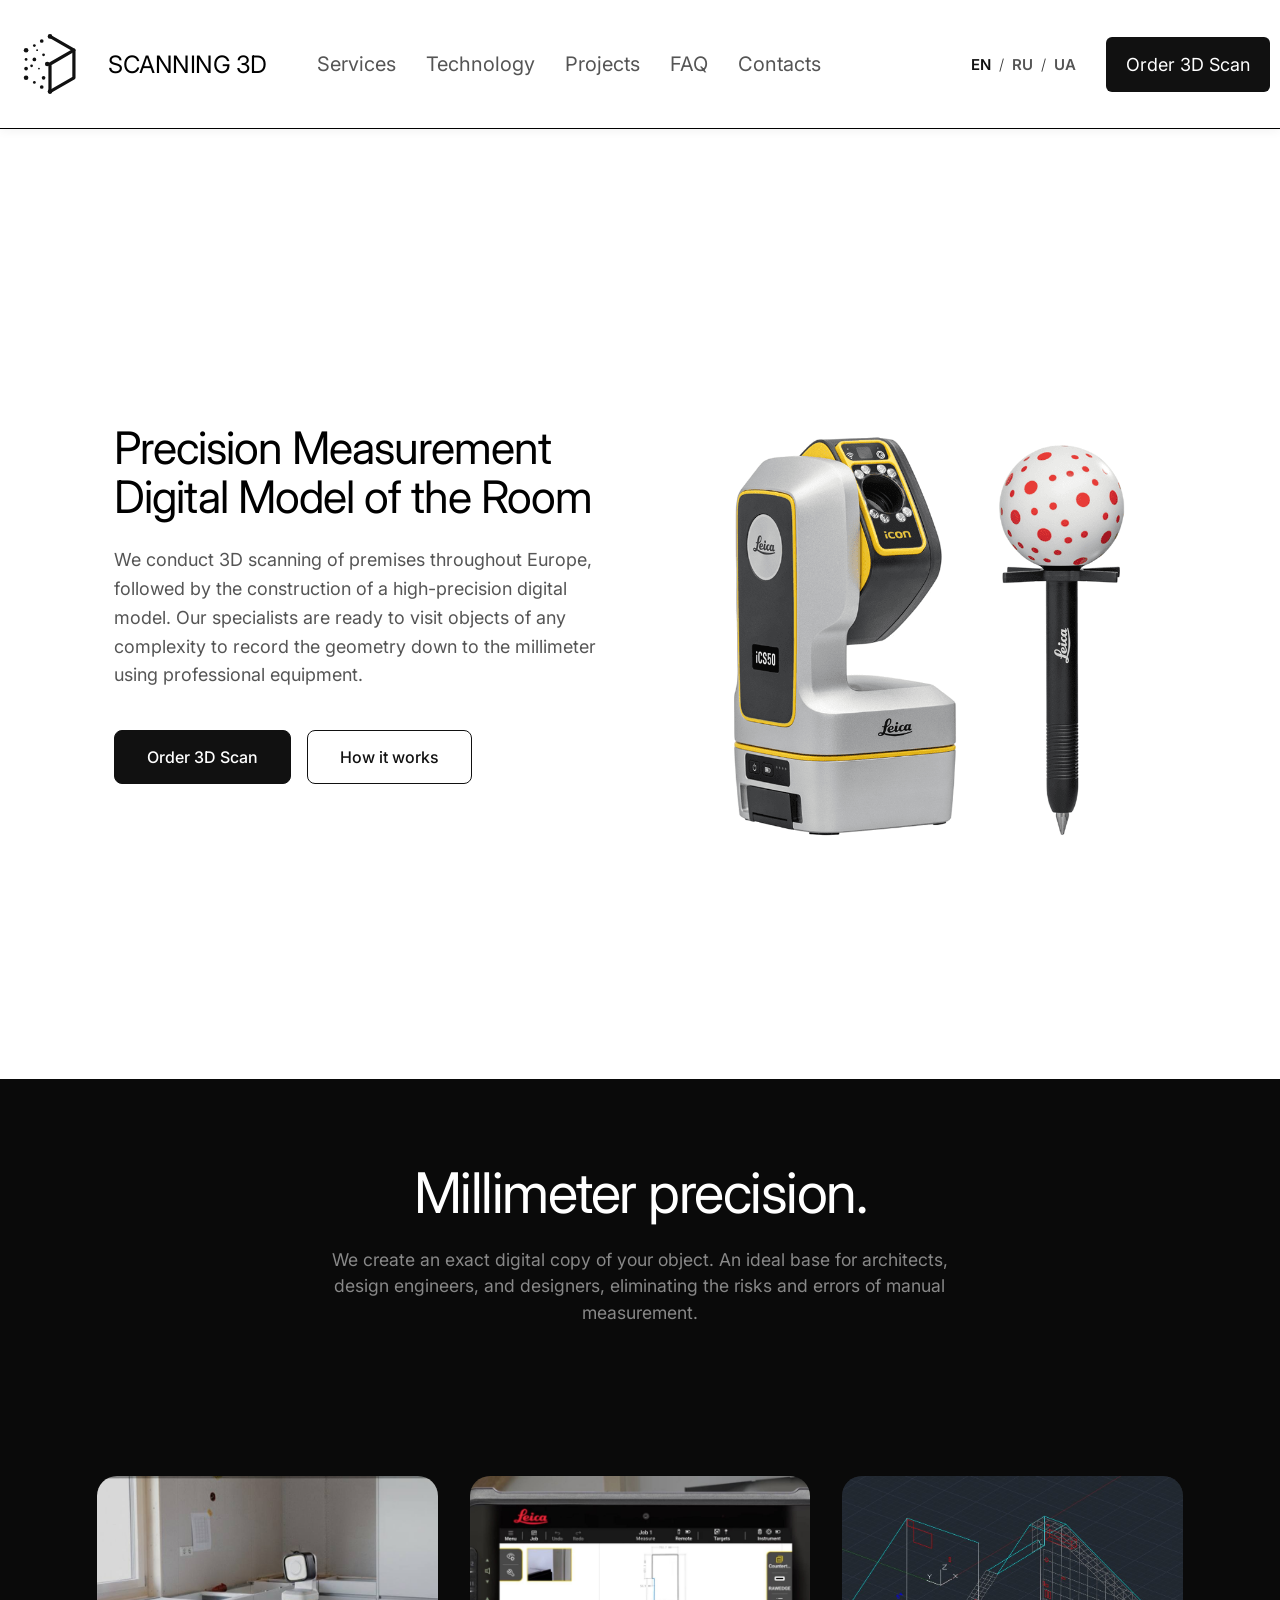
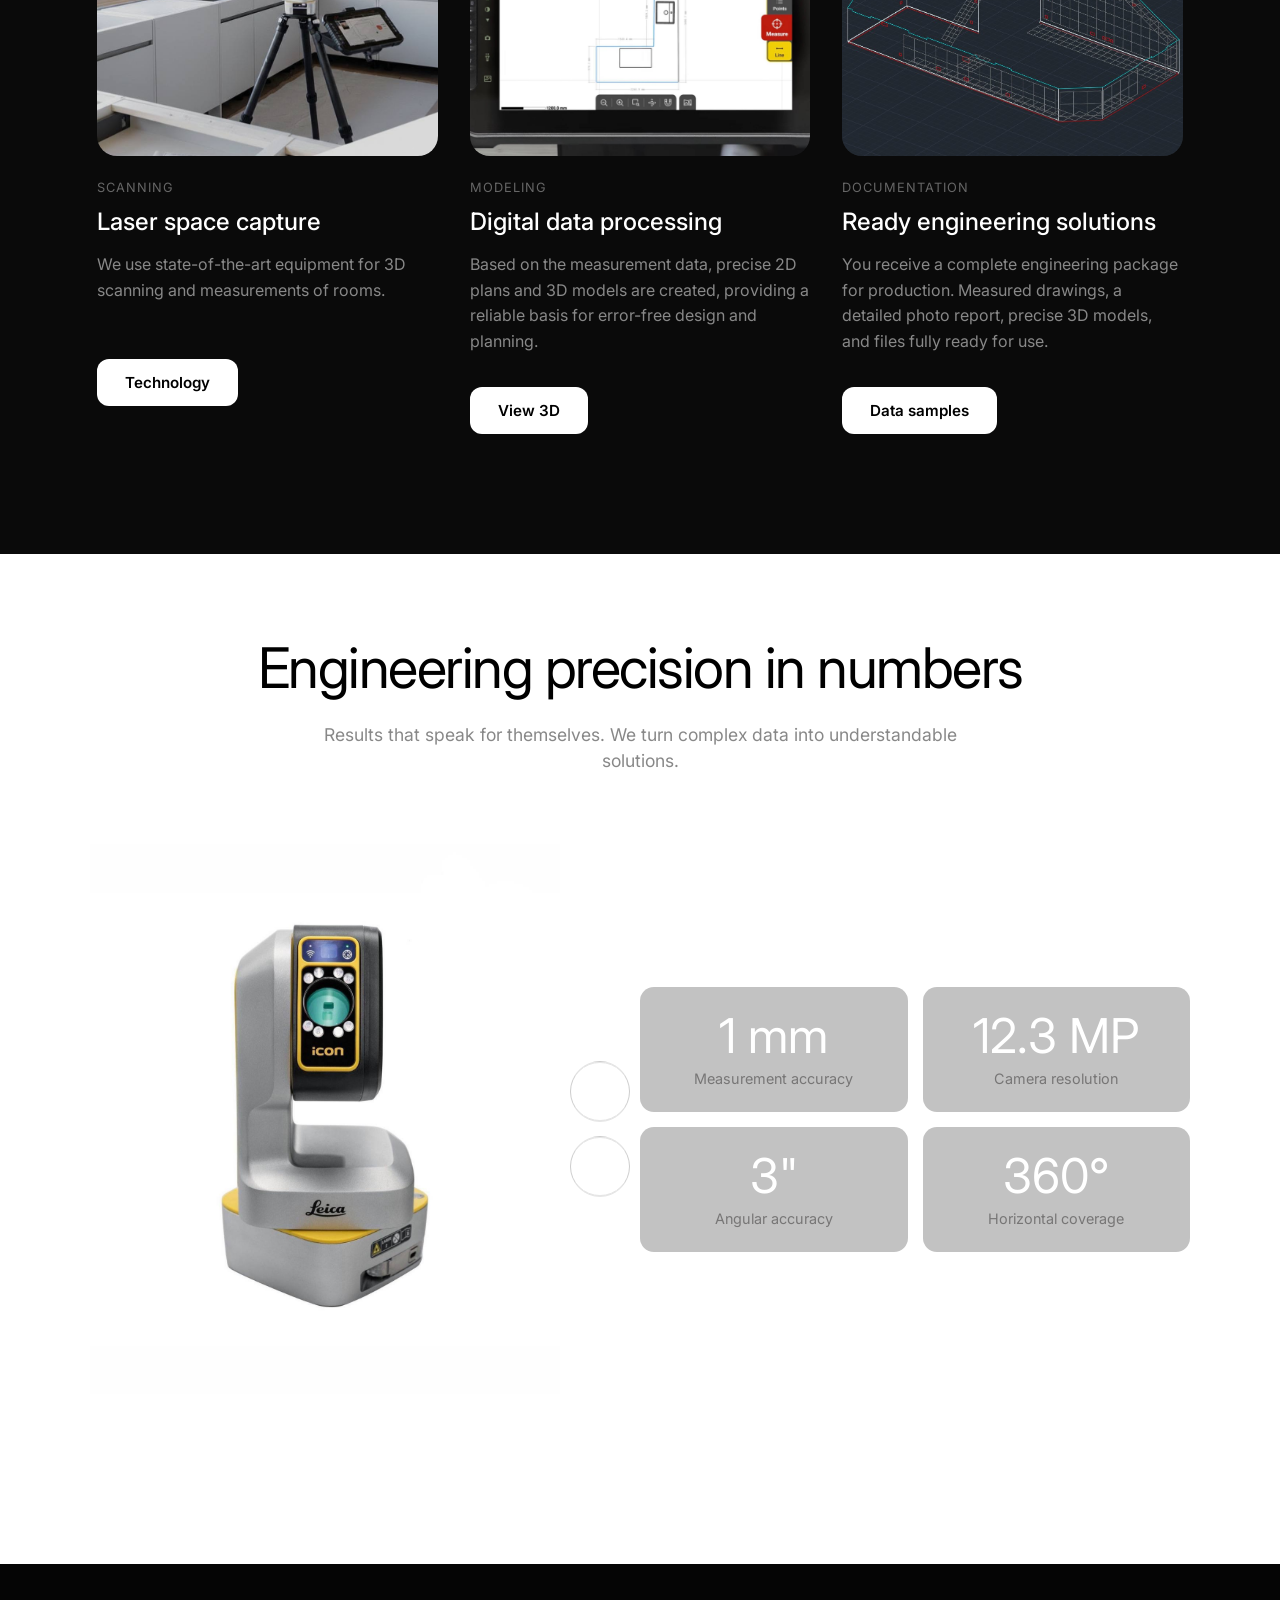
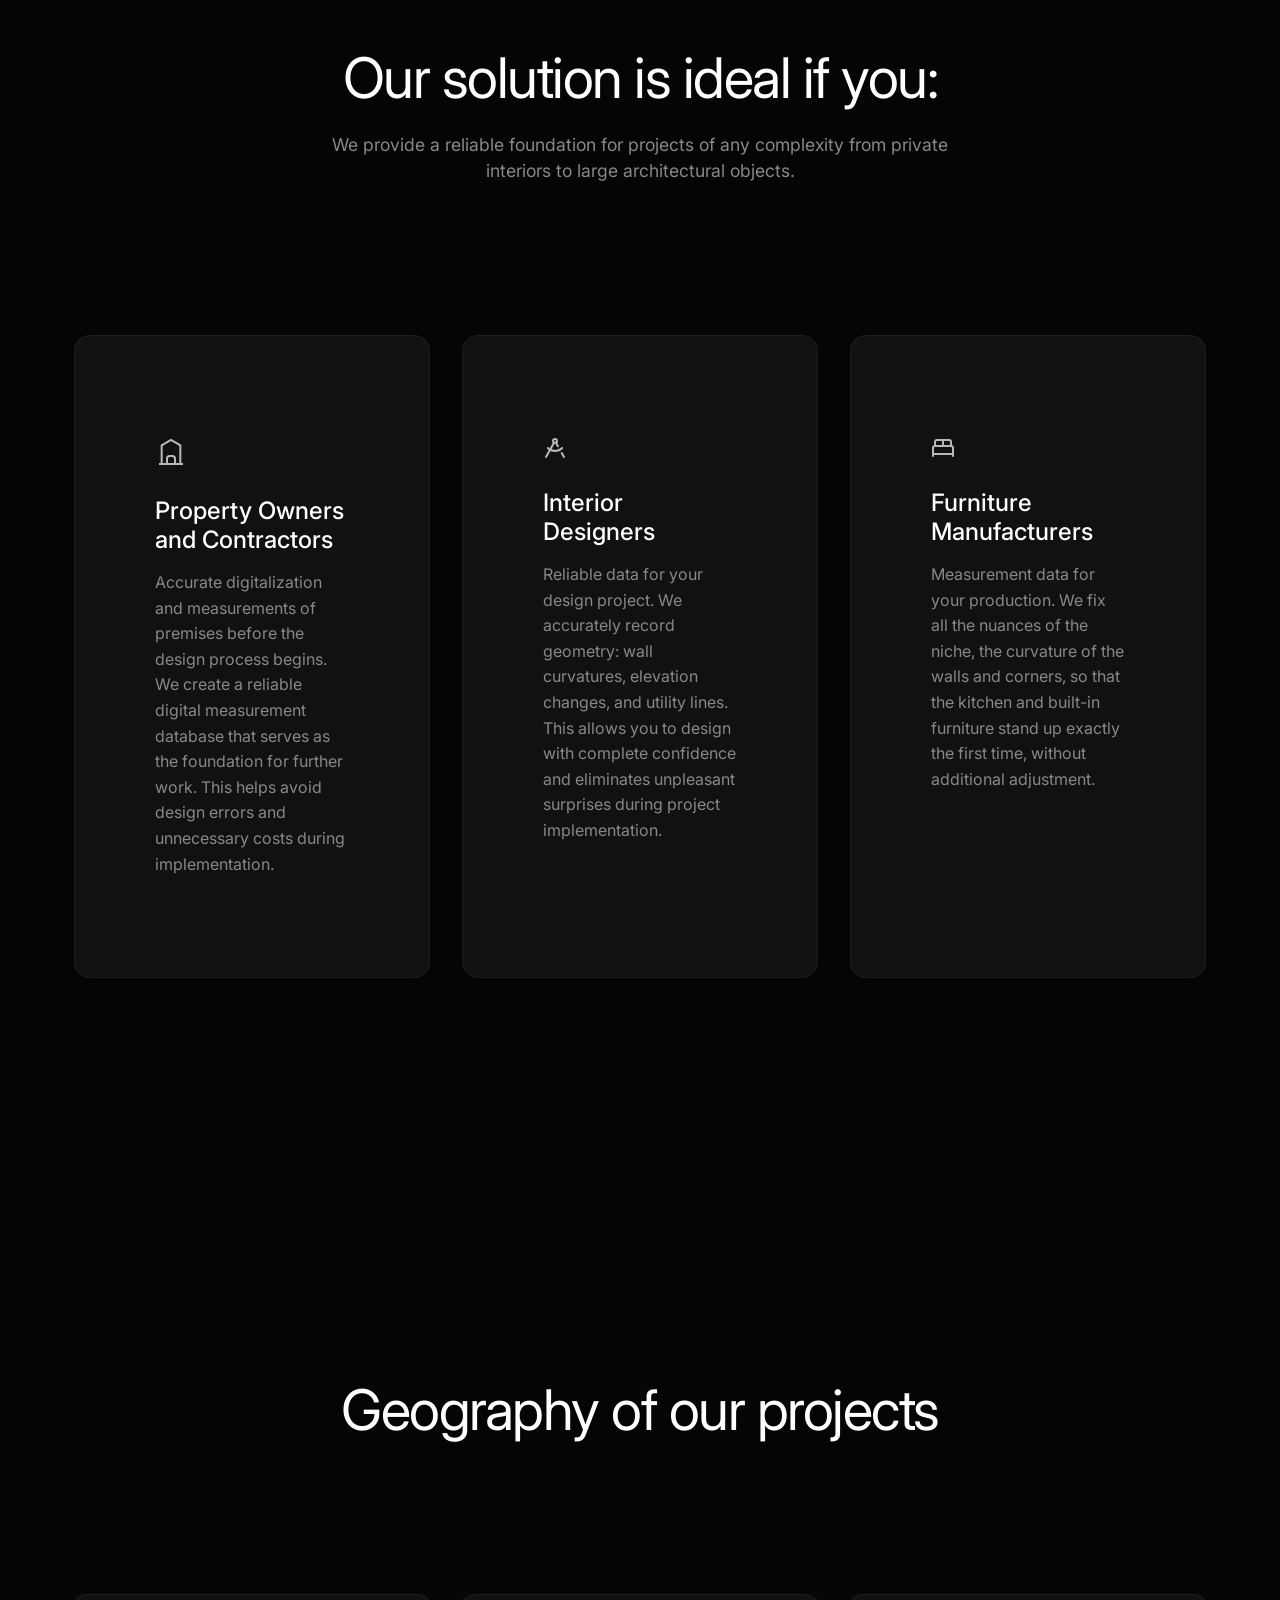
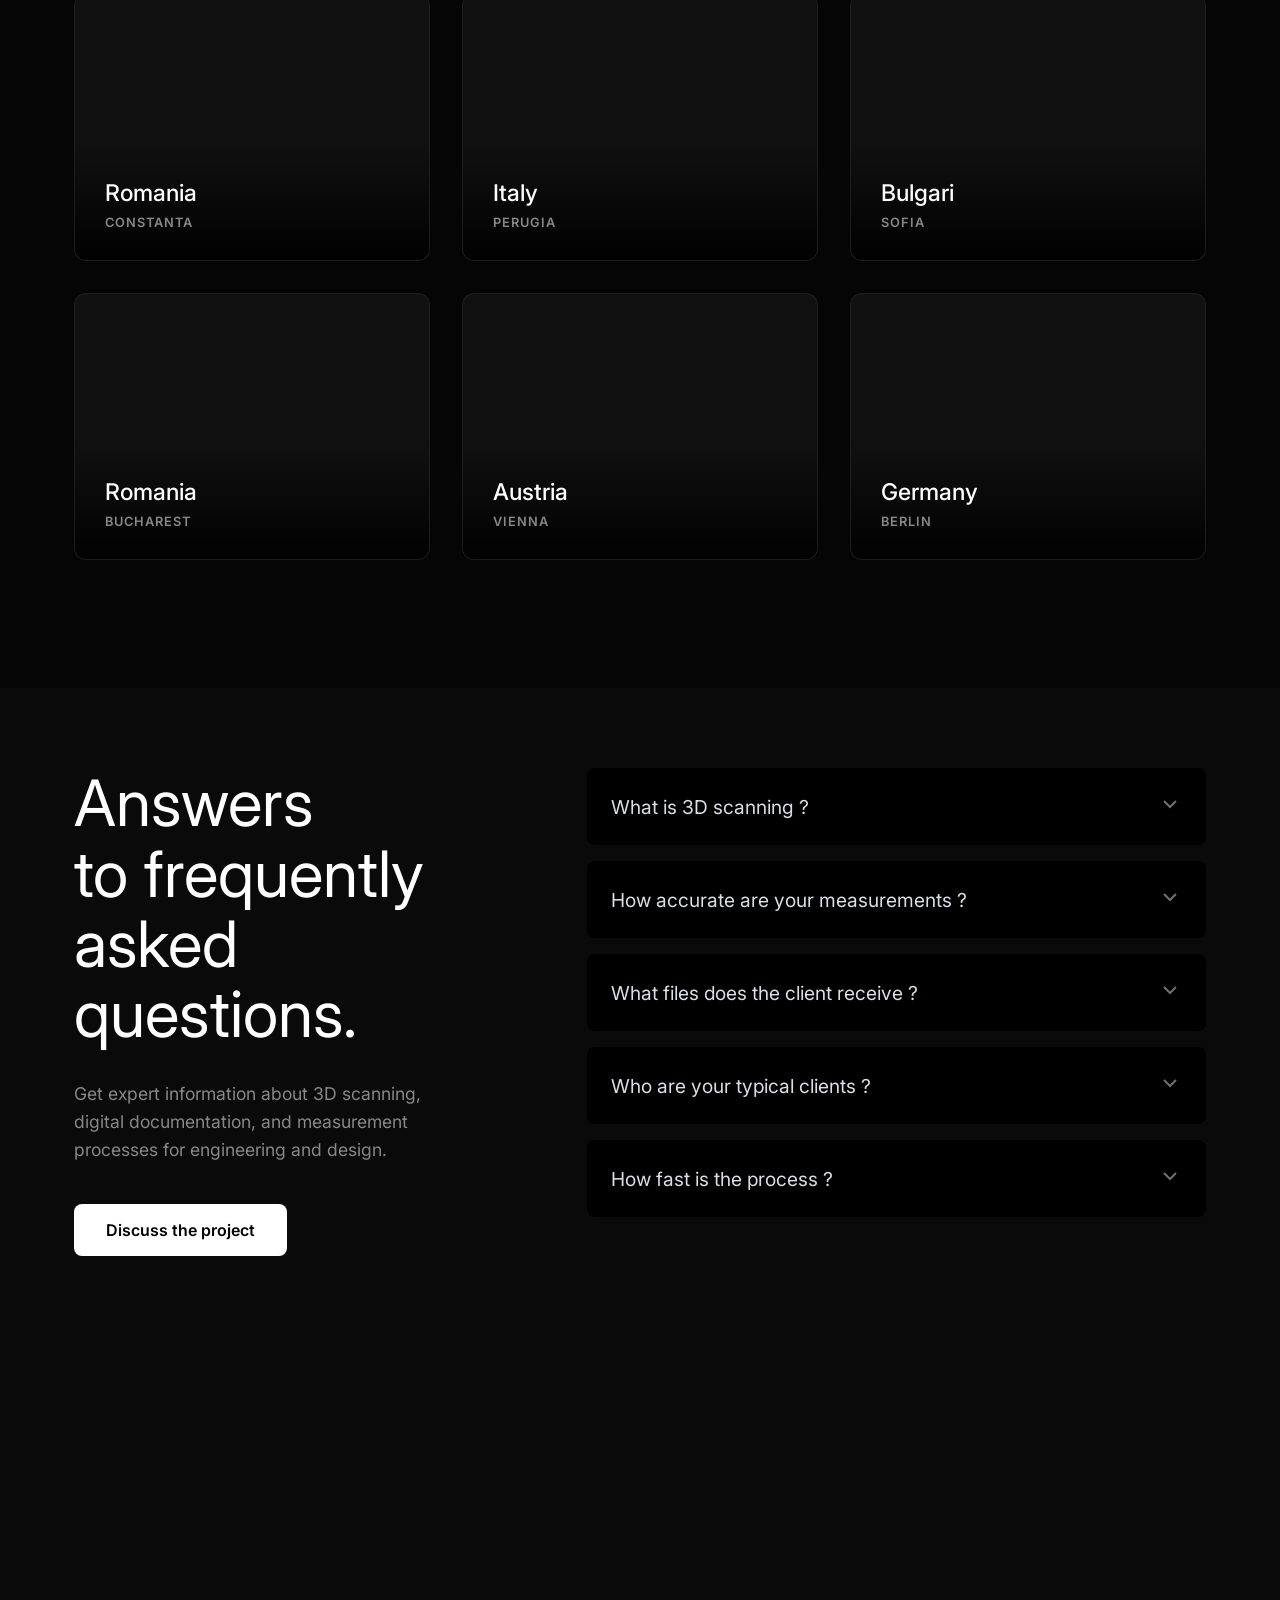
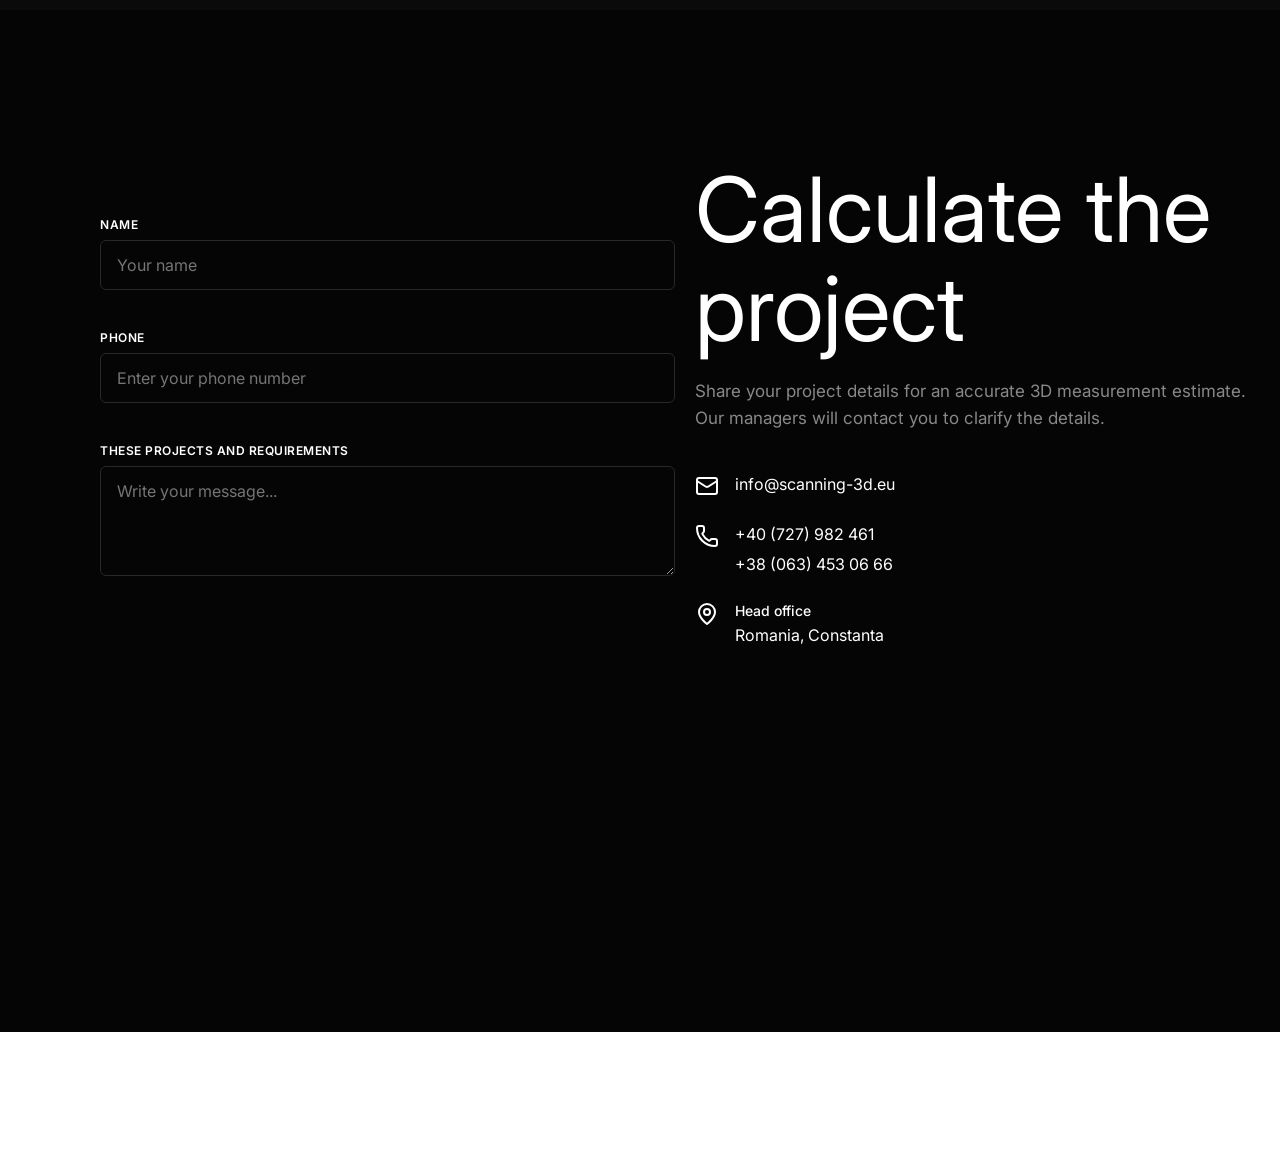
==== commit 6f2a7ac4: "Update navigation links and footer contact info" ====
--- a/index.html
+++ b/index.html
@@ -58,12 +58,13 @@
             SCANNING 3D
         </a>
 
-        <ul class="nav-links">
-            <li><a href="#solutions">About Us</a></li>
-            <li><a href="#technology">Solutions</a></li>
-            <li><a href="#3d-disto">Technology</a></li>
-            <li><a href="#projects">Projects</a></li>
-        </ul>
+    <ul class="nav-links"> 
+        <li><a href="#technology">Services</a></li> 
+        <li><a href="#3d-disto">Technology</a></li> 
+        <li><a href="#projects">Projects</a></li> 
+        <li><a href="#solutions">FAQ</a></li> 
+        <li><a href="#contact">Contacts</a></li>
+    </ul>
 
         <div class="header-actions">
             
@@ -150,7 +151,7 @@
             <span class="card-label">Documentation</span>
             <h3 class="card-title">Ready engineering solutions</h3>
             <p class="card-description">You receive a complete engineering package for production. Measured drawings, a detailed photo report, precise 3D models, and files fully ready for use.</p>
-            <a href="https://drive.google.com/drive/folders/18u69IVSZesEiMaU2SsLoDLZYsH9NkzDA" class="card-btn" target="_blank">Data samples</a>
+            <a href="https://drive.google.com/drive/folders/1TZEZP0riapgA1_PlwIeZLo1PFCnfCdMU" class="card-btn" target="_blank">Data samples</a>
         </div>
     </div>
 
@@ -514,7 +515,7 @@
                     <svg xmlns="http://www.w3.org/2000/svg" width="24" height="24" viewBox="0 0 24 24" fill="none" stroke="currentColor" stroke-width="2" stroke-linecap="round" stroke-linejoin="round" class="lucide lucide-mail-icon lucide-mail">
                         <path d="m22 7-8.991 5.727a2 2 0 0 1-2.009 0L2 7"/><rect x="2" y="4" width="20" height="16" rx="2"/>
                     </svg>
-                    <a href="mailto:marangozua@gmail.com">marangozua@gmail.com</a>
+                    <a href="mailto:info@scanning-3d.eu">info@scanning-3d.eu</a>
                 </div>
                 
                 <div class="contact-item cascade-item phone-1">
@@ -537,75 +538,37 @@
                         <a href="https://maps.google.com/?q=Constanta,+Romania" target="_blank" rel="noopener noreferrer">Romania, Constanta</a>
                     </div>
                 </div>
+                <div class="contact-item cascade-item social-item" style="margin-top: 15px; display: block;">
+    <span style="display: block; font-size: 12px; font-weight: 600; color: #888; text-transform: uppercase; margin-bottom: 27px; letter-spacing: 0.5px;">SOCIALS</span>
+    <div class="social-icons" style="margin-left: 0; gap: 15px; justify-content: flex-start;">
+        <a href="https://www.facebook.com/profile.php?id=61587670971282" target="_blank" aria-label="Facebook"><i class="fa-brands fa-facebook-f fa-lg"></i></a>
+        <a href="https://www.instagram.com/scanning_3d/" target="_blank" aria-label="Instagram"><i class="fa-brands fa-instagram fa-xl"></i></a>
+        <a href="https://wa.me/40727982461" target="_blank" aria-label="WhatsApp"><i class="fa-brands fa-whatsapp fa-xl"></i></a>
+        <a href="https://t.me/+380634530666" target="_blank" aria-label="Telegram"><i class="fa-brands fa-telegram fa-xl"></i></a>
             </div>
         </div>
 
     </div>
 </section>
 
-<footer class="light-footer">
-    <div class="container footer-bounded">
-
-        <div class="footer-top">
-            <div class="footer-nav">
-                <a href="#hero" class="footer-anim-item">Home</a>
-                <a href="#projects" class="footer-anim-item">Projects</a>
-                <a href="#3d-disto" class="footer-anim-item">Technologies</a>
-                <a href="#technology" class="footer-anim-item">Services</a>
-                <a href="#contact" class="footer-anim-item">Contacts</a>
-            </div>
-
-            <div class="footer-brand footer-anim-item">
-                <a href="#" class="logo">
+<footer class="seamless-footer">
+    <div class="container compact-footer-layout">
+        
+        <div class="footer-brand footer-anim-item">
+            <a href="#hero" class="logo">
                 <svg class="logo-img" viewBox="0 0 100 100" fill="none" xmlns="http://www.w3.org/2000/svg">
                     <g transform="translate(50, 50) scale(1.15) translate(-50, -50)">
-                        <path d="M50 20 L76 35 L76 65 L50 80" stroke="#111111" stroke-width="3.5" stroke-linecap="round" stroke-linejoin="round"/>
-                        <path d="M50 80 L50 50 L76 35" stroke="#111111" stroke-width="3.5" stroke-linecap="round" stroke-linejoin="round"/>
-                        
-                        <circle cx="50" cy="20" r="2.5" fill="#111111"/>
-                        <circle cx="41" cy="25" r="2" fill="#111111"/>
-                        <circle cx="33" cy="30" r="1.5" fill="#111111"/>
-                        <circle cx="24" cy="35" r="2.5" fill="#111111"/>
-                        <circle cx="24" cy="45" r="1.5" fill="#111111"/>
-                        <circle cx="24" cy="55" r="2" fill="#111111"/>
-                        <circle cx="24" cy="65" r="2.5" fill="#111111"/>
-                        <circle cx="33" cy="70" r="1.5" fill="#111111"/>
-                        <circle cx="41" cy="75" r="2" fill="#111111"/>
-                        <circle cx="50" cy="80" r="2.5" fill="#111111"/>
-                        
-                        <circle cx="43" cy="40" r="1.5" fill="#111111"/>
-                        <circle cx="33" cy="45" r="2" fill="#111111"/>
-                        <circle cx="38" cy="55" r="1" fill="#111111"/>
-                        <circle cx="30" cy="52" r="1.5" fill="#111111"/>
-                        <circle cx="43" cy="65" r="2" fill="#111111"/>
-                        <circle cx="36" cy="35" r="1" fill="#111111"/>
-                        <circle cx="47" cy="50" r="2.5" fill="#111111"/>
+                        <path d="M50 20 L76 35 L76 65 L50 80" stroke="#ffffff" stroke-width="3.5" stroke-linecap="round" stroke-linejoin="round"/>
+                        <path d="M50 80 L50 50 L76 35" stroke="#ffffff" stroke-width="3.5" stroke-linecap="round" stroke-linejoin="round"/>
+                        <circle cx="50" cy="20" r="2.5" fill="#ffffff"/><circle cx="41" cy="25" r="2" fill="#ffffff"/><circle cx="33" cy="30" r="1.5" fill="#ffffff"/><circle cx="24" cy="35" r="2.5" fill="#ffffff"/><circle cx="24" cy="45" r="1.5" fill="#ffffff"/><circle cx="24" cy="55" r="2" fill="#ffffff"/><circle cx="24" cy="65" r="2.5" fill="#ffffff"/><circle cx="33" cy="70" r="1.5" fill="#ffffff"/><circle cx="41" cy="75" r="2" fill="#ffffff"/><circle cx="50" cy="80" r="2.5" fill="#ffffff"/><circle cx="43" cy="40" r="1.5" fill="#ffffff"/><circle cx="33" cy="45" r="2" fill="#ffffff"/><circle cx="38" cy="55" r="1" fill="#ffffff"/><circle cx="30" cy="52" r="1.5" fill="#ffffff"/><circle cx="43" cy="65" r="2" fill="#ffffff"/><circle cx="36" cy="35" r="1" fill="#ffffff"/><circle cx="47" cy="50" r="2.5" fill="#ffffff"/>
                     </g>
                 </svg>
                 SCANNING 3D
             </a>
-            </div>
-        </div>
-
-<div class="footer-middle footer-anim-item">
-            <div class="social-icons">
-                <a href="https://www.facebook.com/profile.php?id=61587670971282" target="_blank" aria-label="Facebook"><i class="fa-brands fa-facebook-f fa-lg"></i></a>
-                <a href="https://www.instagram.com/scanning_3d/" target="_blank" aria-label="Instagram"><i class="fa-brands fa-instagram fa-xl"></i></a>
-                <a href="https://wa.me/40727982461" target="_blank" aria-label="WhatsApp">
-                <i class="fa-brands fa-whatsapp fa-xl"></i>
-                </a>                
-                <a href="https://t.me/Valenti_x" target="_blank" aria-label="Telegram">
-                <i class="fa-brands fa-telegram fa-xl"></i>
-                </a>            
-</div>
-
-            </div>
-        </div>
-
-        <div class="footer-divider footer-anim-item"></div>
+        </div>
 
         <div class="footer-bottom footer-anim-item">
-            <div class="copyright"> SCANNING 3D 2026 © All rights reserved</div>
+            <div class="copyright">SCANNING 3D 2026 © All rights reserved</div>
         </div>
 
     </div>
--- a/style.css
+++ b/style.css
@@ -657,7 +657,7 @@
 .target-section {
     background-color: #050505;
     color: #ffffff;
-    padding: 80px 0 400px;
+    padding: 80px 0 270px;
 }
 
 .target-grid {
@@ -765,9 +765,9 @@
 
 .projects-grid {
     display: grid;
-    grid-template-columns: repeat(2, 1fr);
+    grid-template-columns: repeat(3, 1fr);
     gap: 32px;
-    max-width: 1400px; 
+    max-width: 1600px; 
     margin: 0 auto;
 }
 
@@ -824,7 +824,6 @@
     text-transform: uppercase;
     letter-spacing: 1px;
 }
-
 
 
 .faq-section {
@@ -1219,6 +1218,11 @@
     margin-bottom: -20px;
 }
 
+#animated-contacts.show-contacts .address-item {
+    opacity: 1;
+    transform: translateY(0);
+    transition-delay: 0.8s;
+}
 
 
 .light-footer {
@@ -1471,7 +1475,12 @@
     .faq-container { grid-template-columns: 1fr !important; }
     .faq-content { position: static !important; text-align: center !important; margin-bottom: 40px !important; }
     .quote-text { text-align: center !important; }
-    .quote-contacts { align-items: center !important; }
+    .quote-contacts { 
+    align-items: flex-start !important;
+    width: max-content !important;
+    max-width: 100%;
+    margin: 0 auto !important;
+    }
 }
 
 @media (max-width: 992px) {
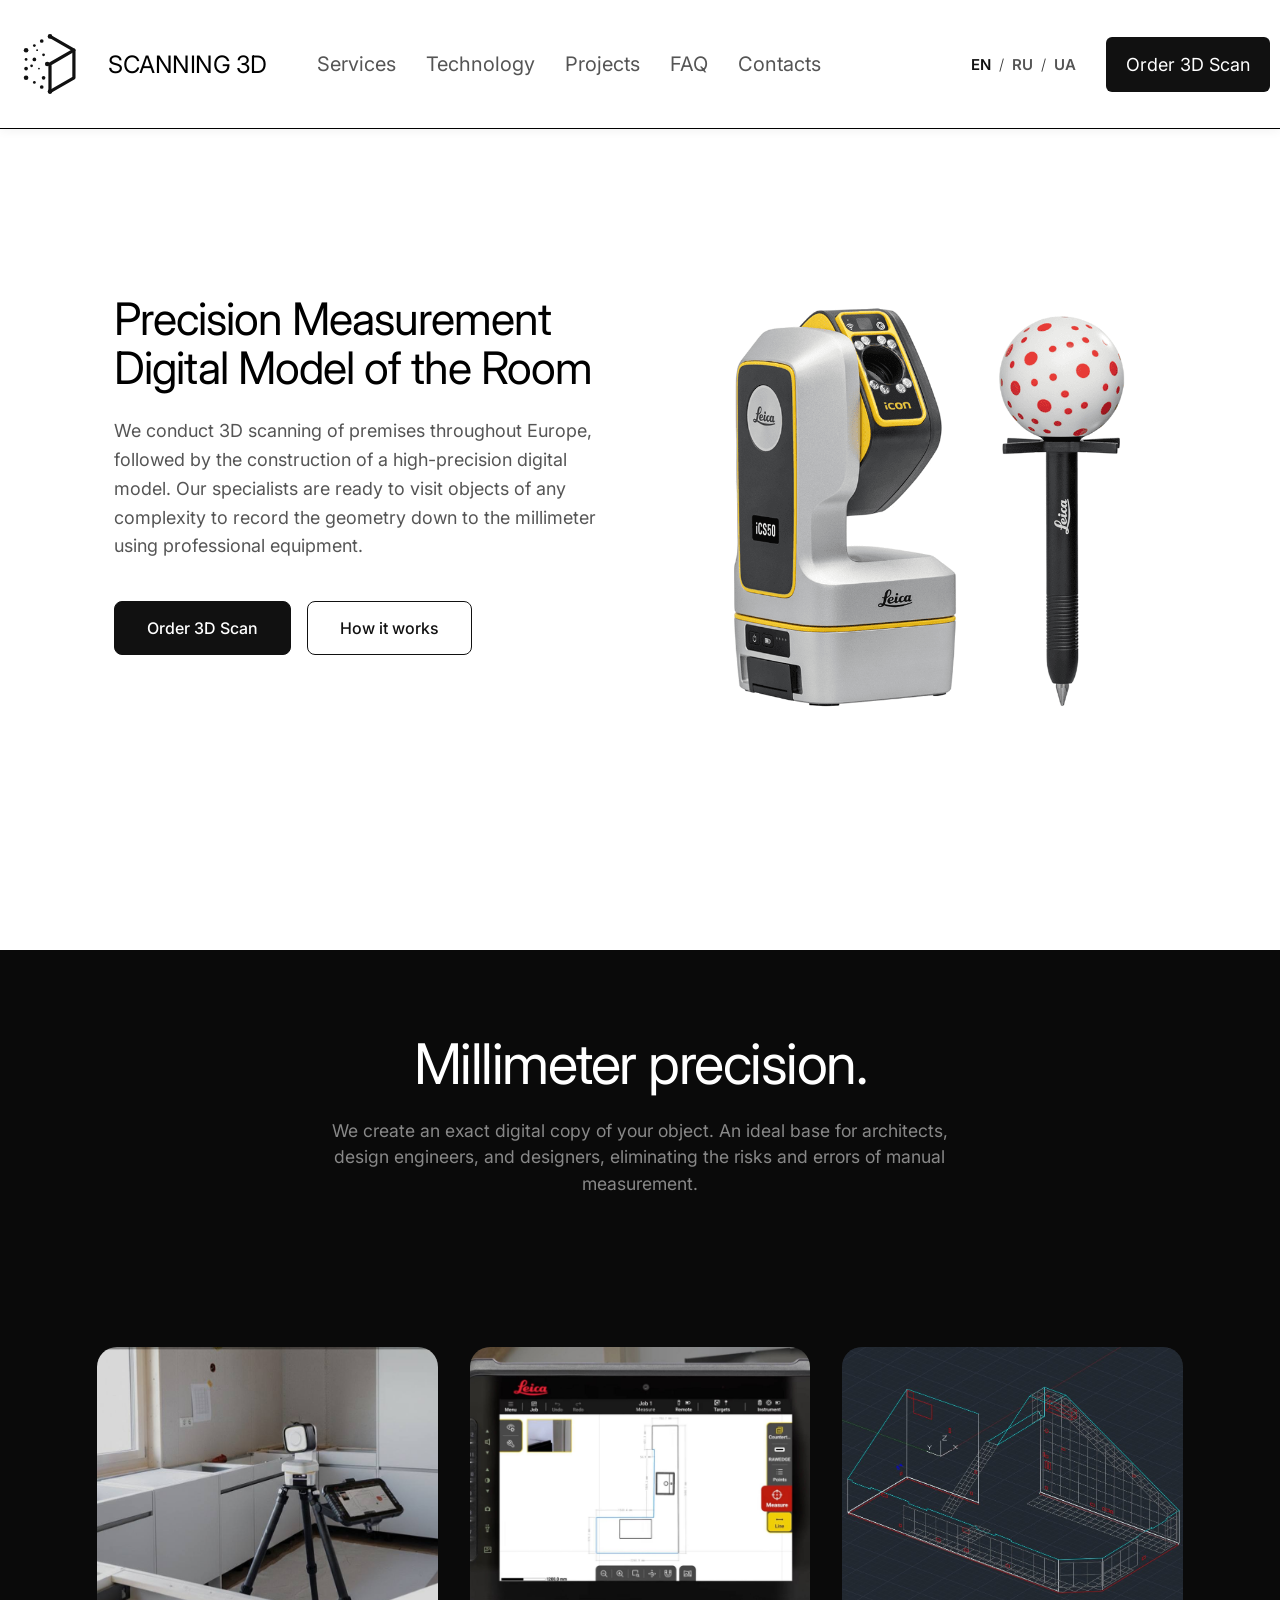
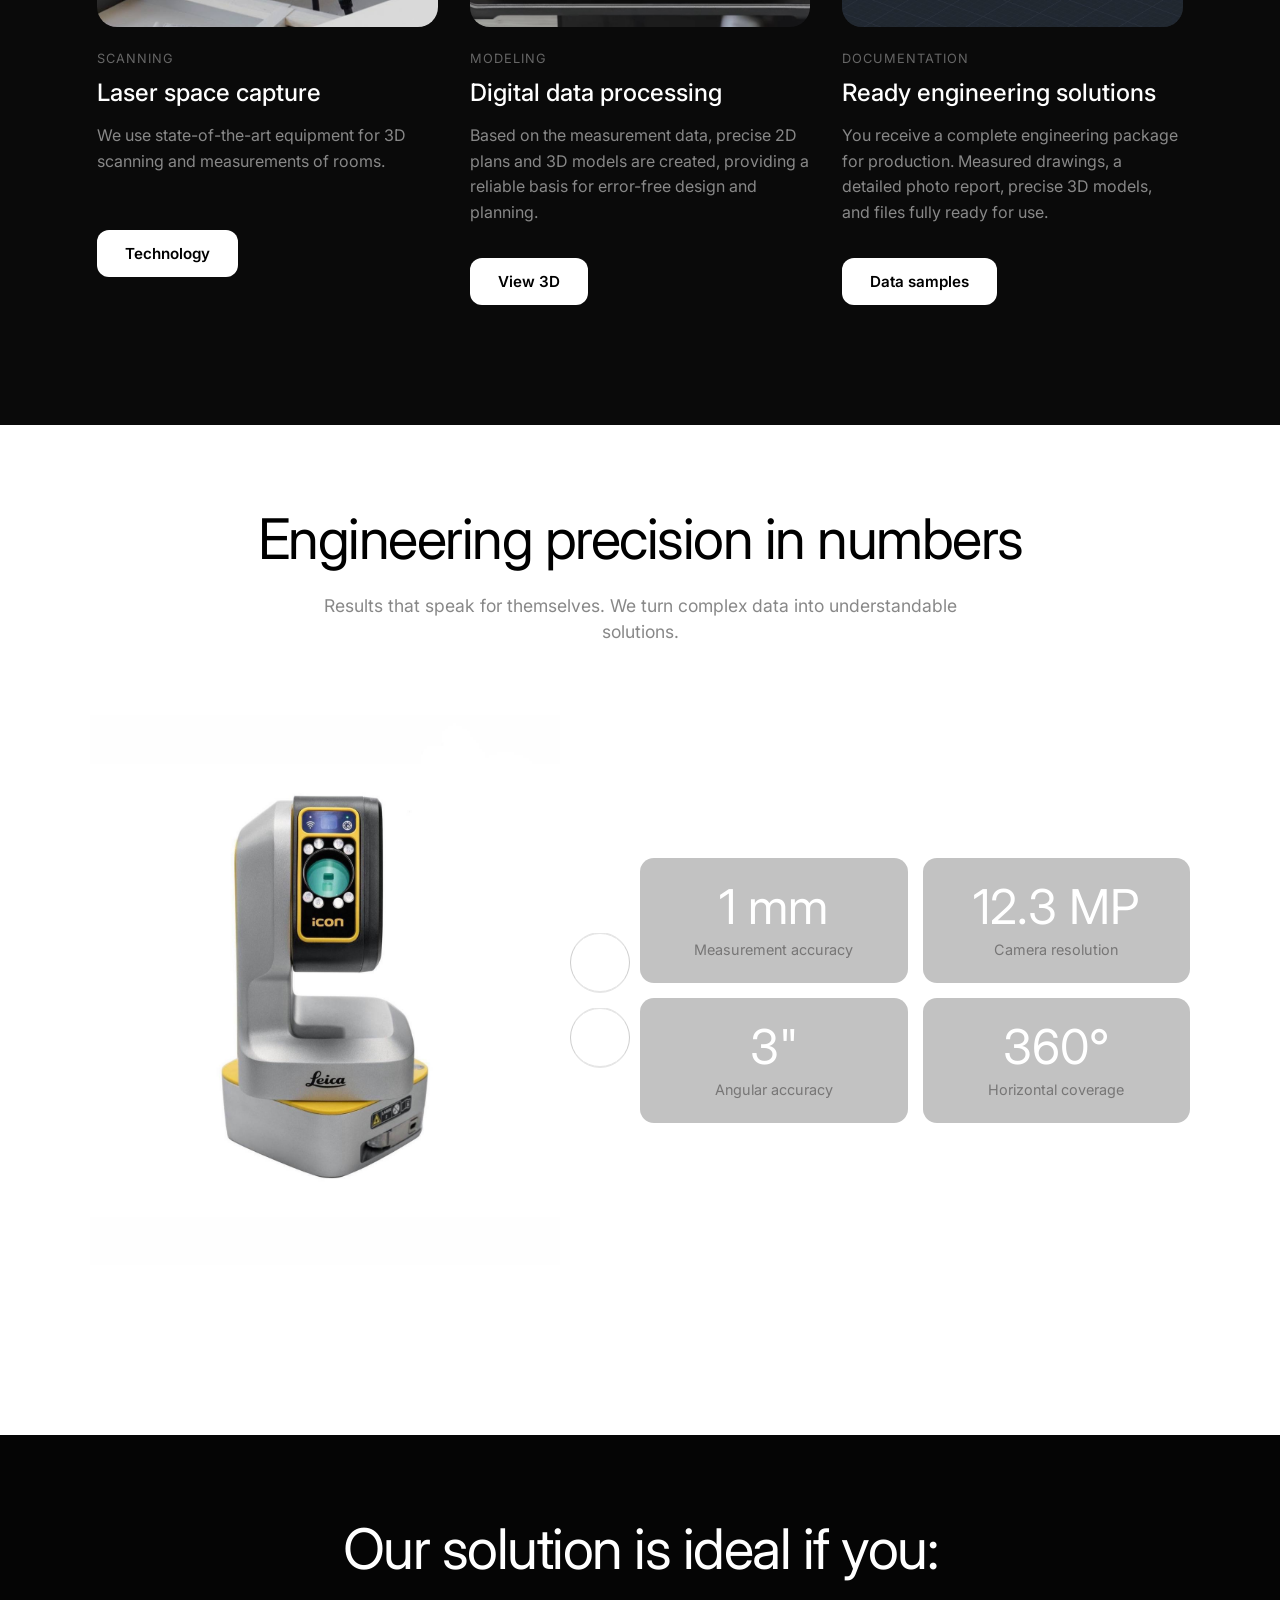
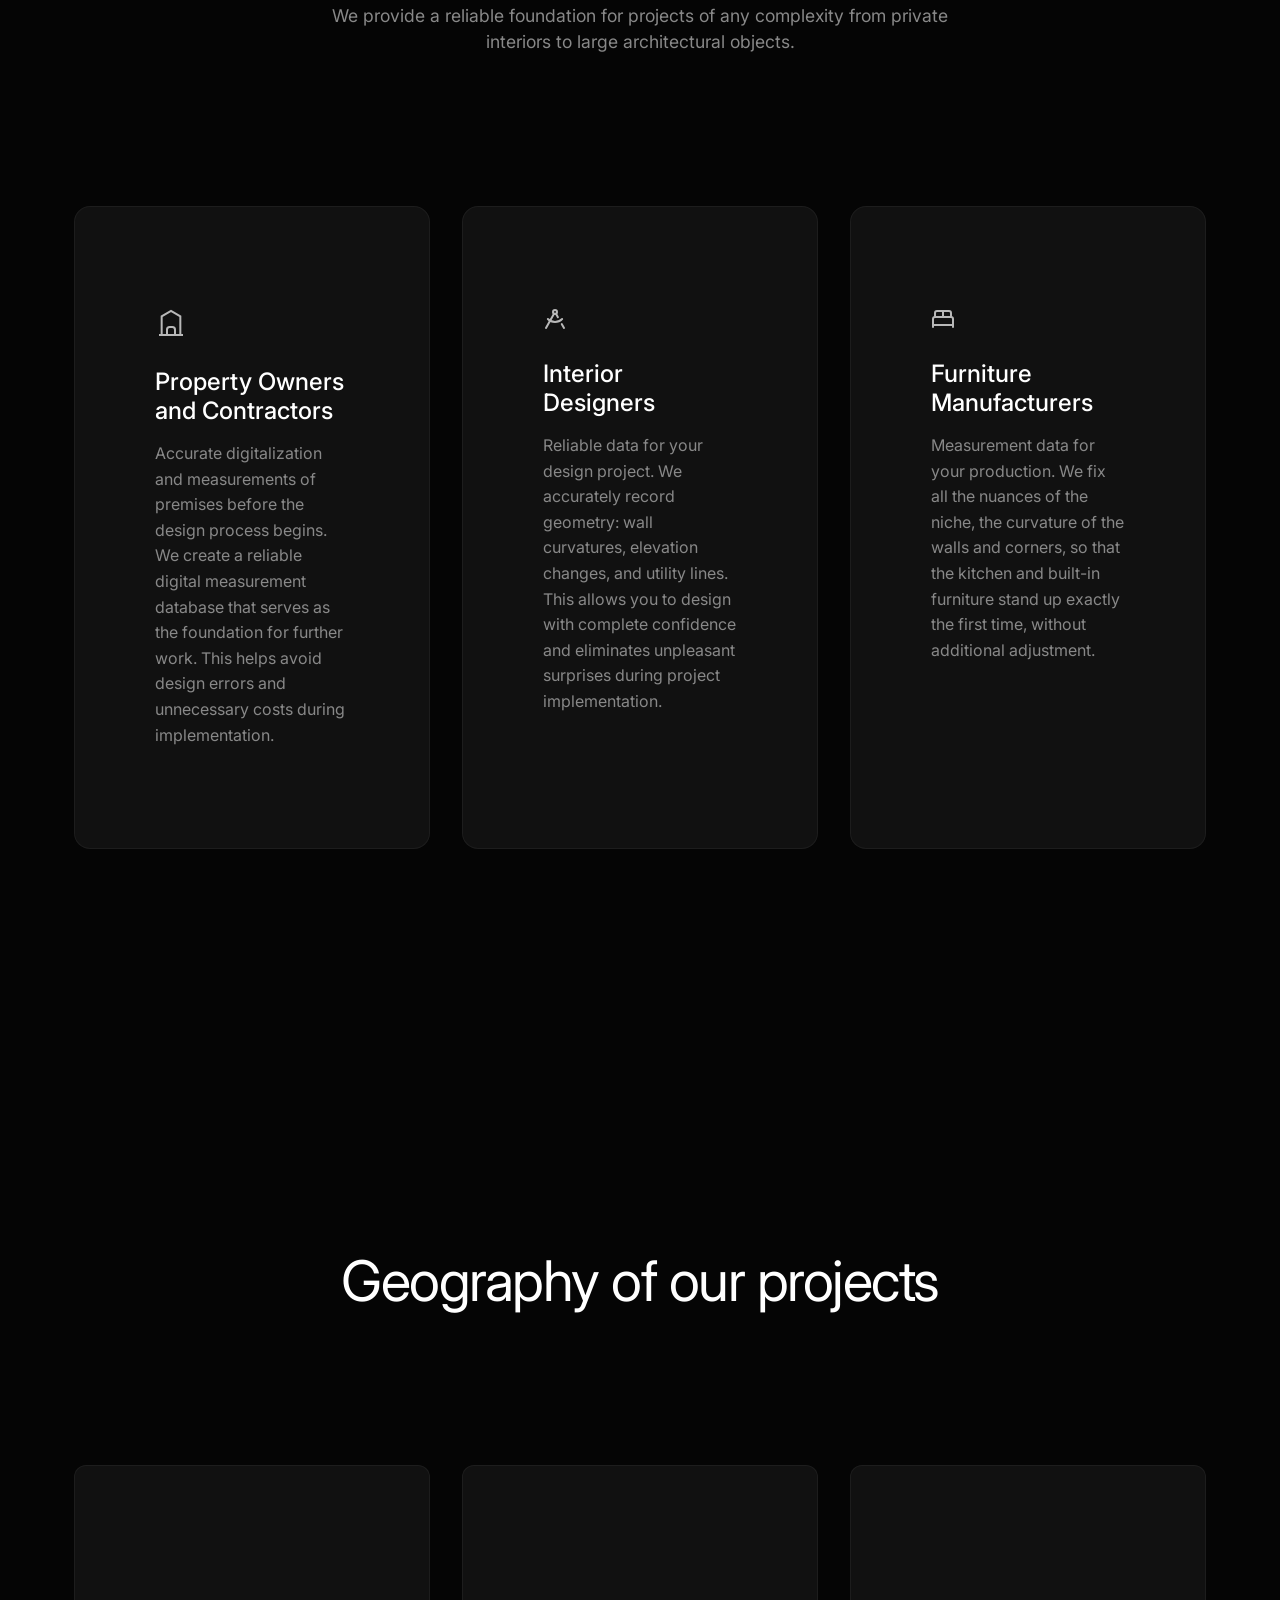
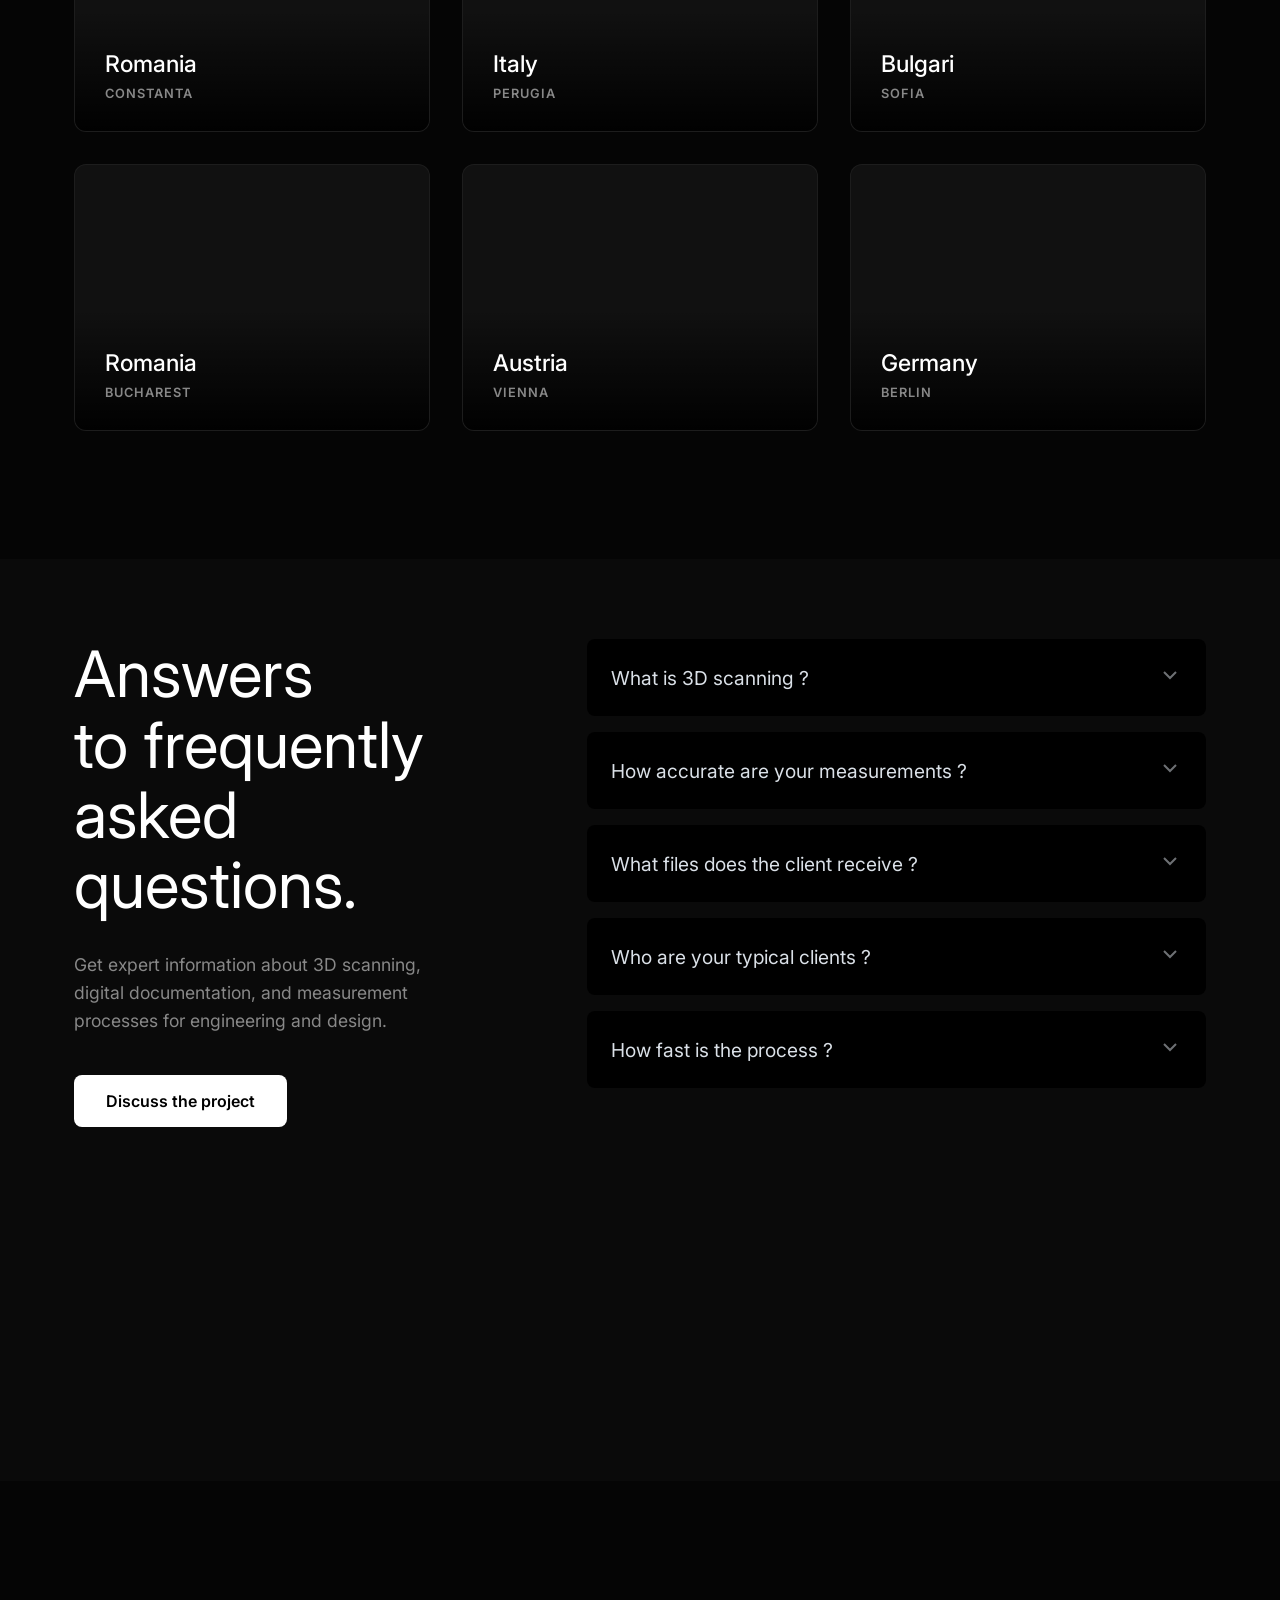
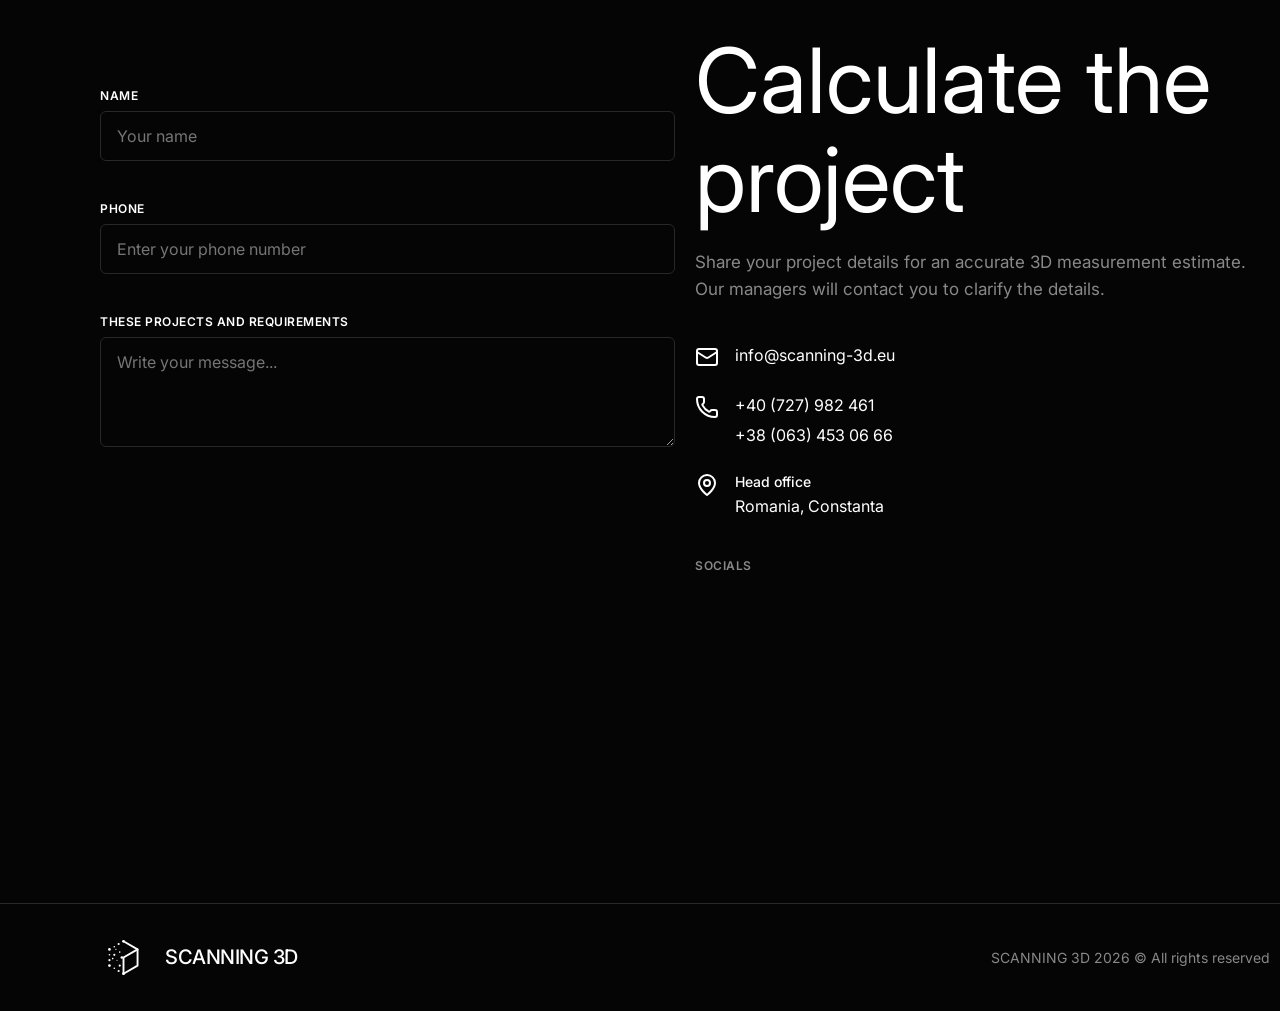
==== commit b318f628: "update" ====
--- a/index.html
+++ b/index.html
@@ -577,4 +577,4 @@
 <script src="script.js"></script>
 
 </body>
-</html>
+</html>
--- a/style.css
+++ b/style.css
@@ -36,11 +36,15 @@
 }
 
 header {
+    position: fixed;
+    top: 0;
+    left: 0;
+    width: 100%;
+    z-index: 10000;
+    background-color: var(--bg-color);
     padding: 24px 0;
     border-bottom: 1px solid #000000;
     box-shadow: 0 2px 10px rgba(0, 0, 0, 0.05);
-    animation: slideDown 1s ease-out 2s forwards;
-    opacity: 0;
 }
 
 .nav-wrapper {
@@ -208,8 +212,6 @@
     white-space: nowrap;  
     z-index: 10;
     position: relative;
-    animation: slideInLeft 2s ease-out 0.4s forwards;
-    opacity: 0;
 }
 
 .hero-content p {
@@ -218,15 +220,13 @@
     line-height: 1.6;
     margin-bottom: 40px;
     margin-left: 170px;
-    animation: slideInRight 2s ease-out 0.8s forwards;
-    opacity: 0;
 }
 
 .btn-group {
     display: flex;
     gap: 16px;
     opacity: 0;
-    animation: fadeInUp 0.8s ease-out 4s forwards; 
+    animation: fadeInUp 1.3s ease-out 1.3s forwards; 
 }
 
 .btn {
@@ -288,7 +288,7 @@
     object-fit: cover;
     -webkit-mask-image: linear-gradient(to right, transparent 0%, black 15%);
     mask-image: linear-gradient(to right, transparent 0%, black 15%);
-    animation: fadeIn 1s ease-out 3s forwards;
+    animation: fadeIn 0.9s ease-out 0.9s forwards;
     opacity: 0;
 }
 
@@ -1168,6 +1168,15 @@
     gap: 24px;
 }
 
+
+.quote-contacts .social-icons a {
+    color: #ffffff;
+}
+.quote-contacts .social-icons a:hover {
+    color: #888888;
+}
+
+
 .contact-item {
     display: flex;
     align-items: flex-start;
@@ -1226,54 +1235,81 @@
 
 
 .light-footer {
-    background-color: #ffffff;
+    background-color: #050505;
     color: #333333;
-    padding: 100px 0 70px 0;
-    font-family: 'Inter', sans-serif;
-}
-
-.footer-bounded {
-    max-width: 1700px !important;
-    margin: 0 auto;
-    padding: 0 40px;
-}
-
-.footer-top {
+    padding: 30px 0;
+}
+
+.seamless-footer {
+    background-color: #050505;
+    color: #333333;
+    color: var(--text-white);
+    padding: 30px 0;
+    border-top: 1px solid rgba(109, 107, 107, 0.36);
+}
+
+.compact-footer-layout {
     display: flex;
     justify-content: space-between;
-    align-items: flex-start;
-    margin-bottom: 180px;
-}
-
-.footer-nav {
-    display: flex;
-    flex-direction: column;
-    gap: 70px;
-}
-
-.footer-nav a {
-    color: #000000;
+    align-items: center;
+    width: 100%;
+    max-width: 2000px !important; 
+    padding-left: 100px; 
+}
+
+.compact-footer-layout .footer-brand .logo {
+    display: flex;
+    align-items: center;
+    color: #ffffff;
+    font-size: 20px;
+    font-weight: 500;
     text-decoration: none;
-    font-size: 28px;
-    font-weight: 400;
-    transition: opacity 0.3s ease, transform 0.3s ease;
-}
-
-.footer-nav a:hover {
-    opacity: 0.5;
-    transform: translateX(5px);
-}
-
-.footer-anim-item {
-    opacity: 0;
-    transform: translateY(40px);
-    transition: opacity 0.6s ease, transform 0.6s cubic-bezier(0.2, 0.8, 0.2, 1);
-    will-change: opacity, transform;
-}
-
-.footer-anim-item.visible {
-    opacity: 1;
-    transform: translateY(0);
+    margin: 0;
+}
+
+.compact-footer-layout .logo-img {
+    height: 47px;
+    width: auto;
+    margin-right: 12px;
+}
+
+.compact-footer-layout .footer-bottom {
+    font-size: 14px;
+    color: #888888;
+}
+
+
+@media (max-width: 768px) {
+    .compact-footer-layout {
+        flex-direction: column;
+        gap: 15px;
+        text-align: center;
+        justify-content: center;
+    }
+    .compact-footer-layout .footer-brand .logo {
+        justify-content: center;
+    }
+}
+
+@media (max-width: 1200px) {
+    .compact-footer-layout {
+        padding-left: 40px !important;
+    }
+}
+
+@media (max-width: 1024px) {
+    .compact-footer-layout {
+        padding-left: 0 !important;
+    }
+}
+
+@media (max-width: 768px) {
+    .compact-footer-layout {
+        flex-direction: column;
+        gap: 15px;
+        text-align: center;
+        justify-content: center;
+    }
 }
 
 .footer-brand {
@@ -1400,7 +1436,11 @@
     }
 }
 
-
+#animated-contacts.show-contacts .social-item {
+    opacity: 1;
+    transform: translateY(0);
+    transition-delay: 1s;
+}
 
 html, body {
     overflow-x: hidden !important;
@@ -1484,7 +1524,7 @@
 }
 
 @media (max-width: 992px) {
-    header { position: relative; z-index: 9999 !important; animation: none !important; opacity: 1 !important; transform: none !important; }
+    header { position: fixed; z-index: 10005 !important; animation: none !important; opacity: 1 !important; transform: none !important; }
     .btn-small { display: none !important; }
     .nav-wrapper { padding: 0 !important; }
     .logo { margin-left: 0 !important; font-size: 20px !important; z-index: 10005 !important; }
@@ -1504,7 +1544,8 @@
 
 
 @media (max-width: 768px) {
-    .hero { padding: 60px 0 !important; }
+    header { position: fixed; z-index: 10005 !important; animation: none !important; opacity: 1 !important; transform: none !important; }
+    .hero { padding: 180px 0 60 !important; }
     .hero-content { display: flex; flex-direction: column; align-items: center; text-align: center; }
     .hero-content h1 { font-size: 32px !important; margin: 0 auto 20px !important; text-align: center !important; white-space: normal !important; width: 100%; }
     .hero-content p { font-size: 16px !important; margin: 0 auto 30px !important; text-align: center !important; width: 100%; }
@@ -1548,4 +1589,4 @@
     .footer-brand { justify-content: center !important; width: 100% !important; }
     .footer-middle { flex-direction: column !important; gap: 20px !important; }
     .social-icons { width: 100% !important; justify-content: center !important; }
-}
+}
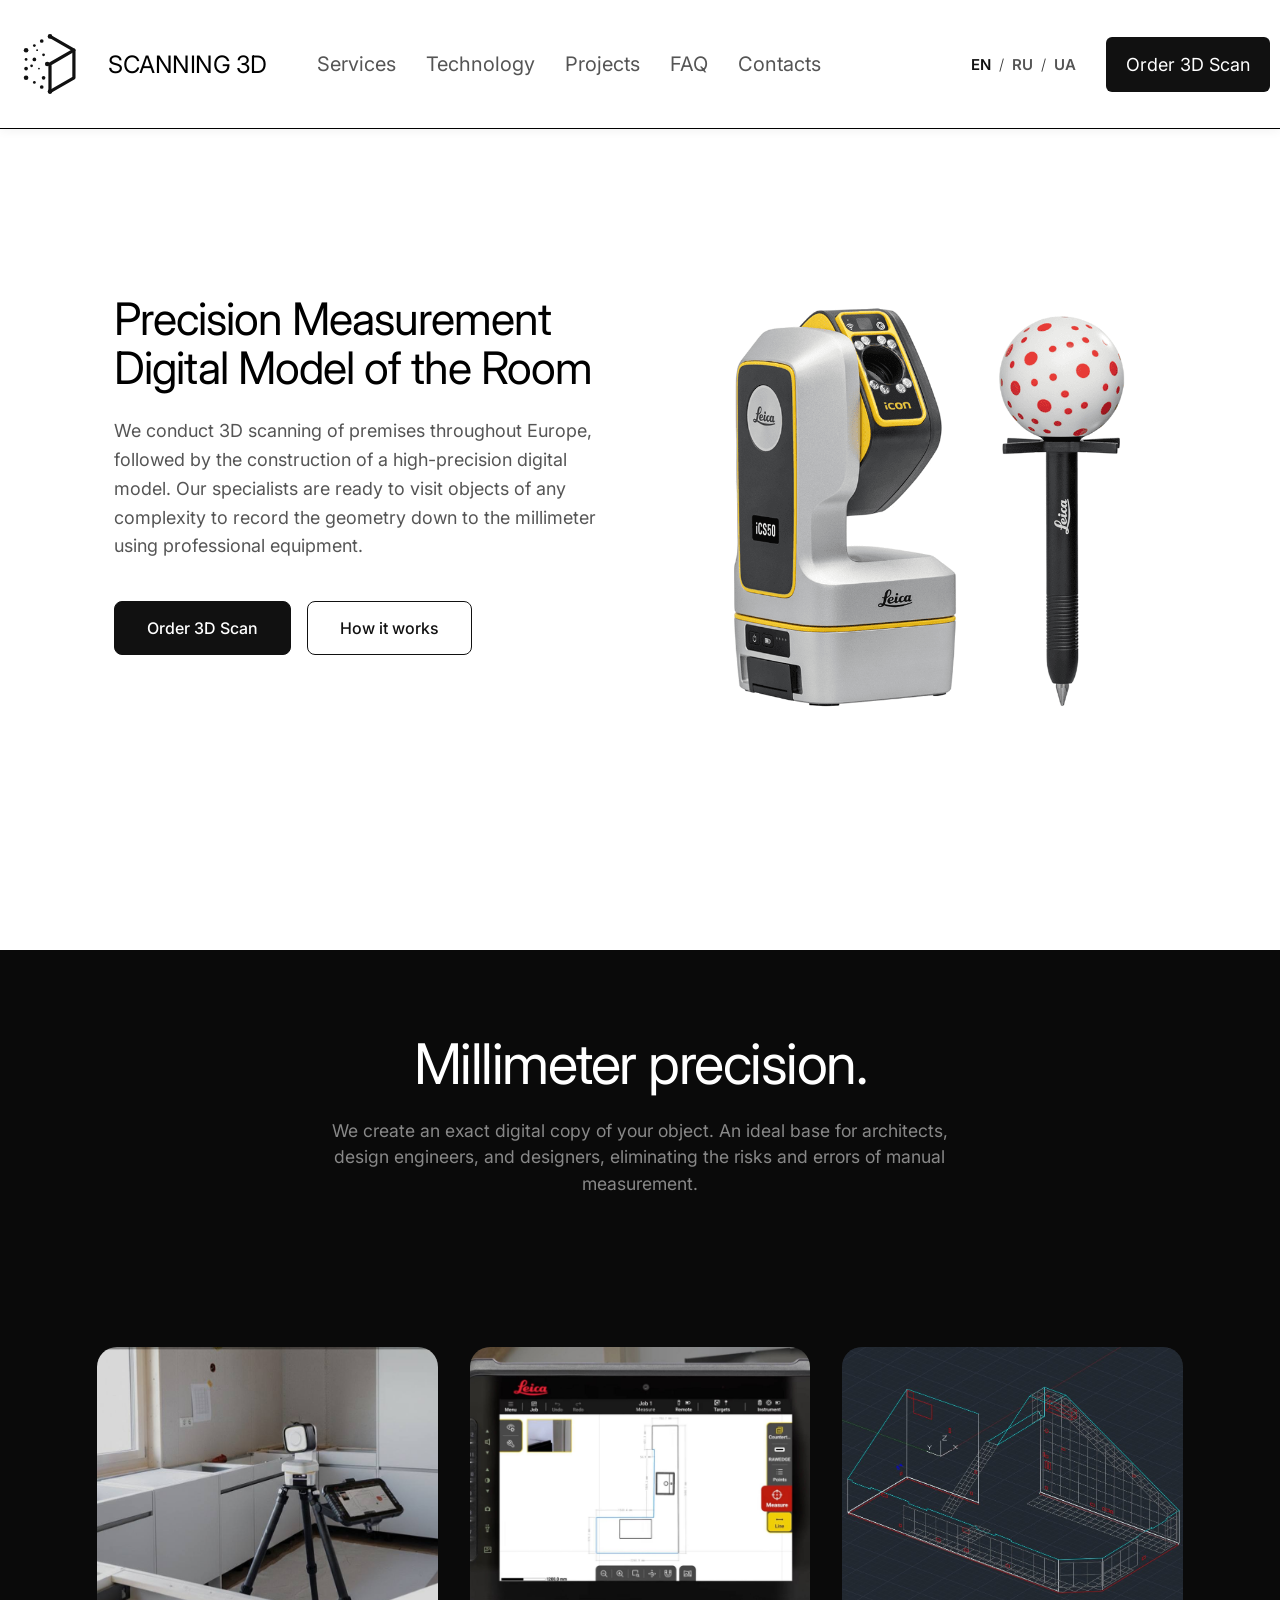
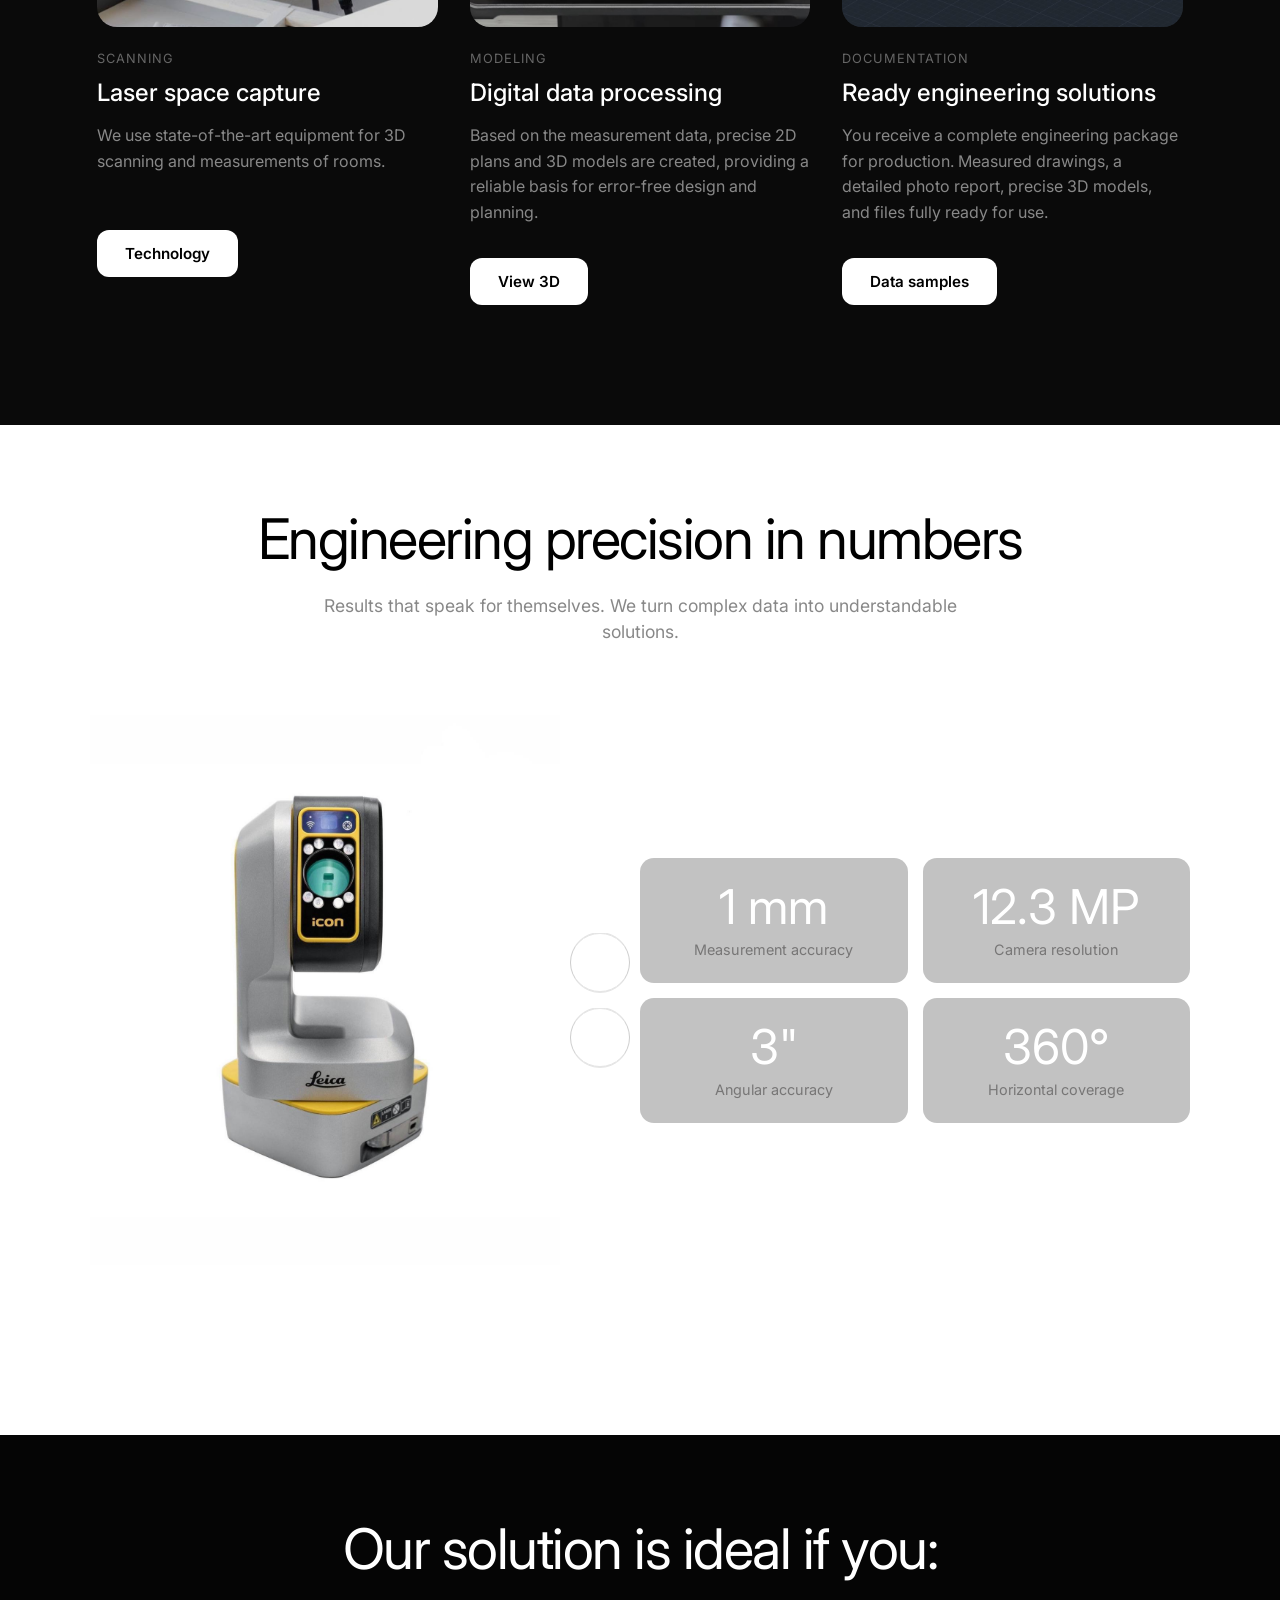
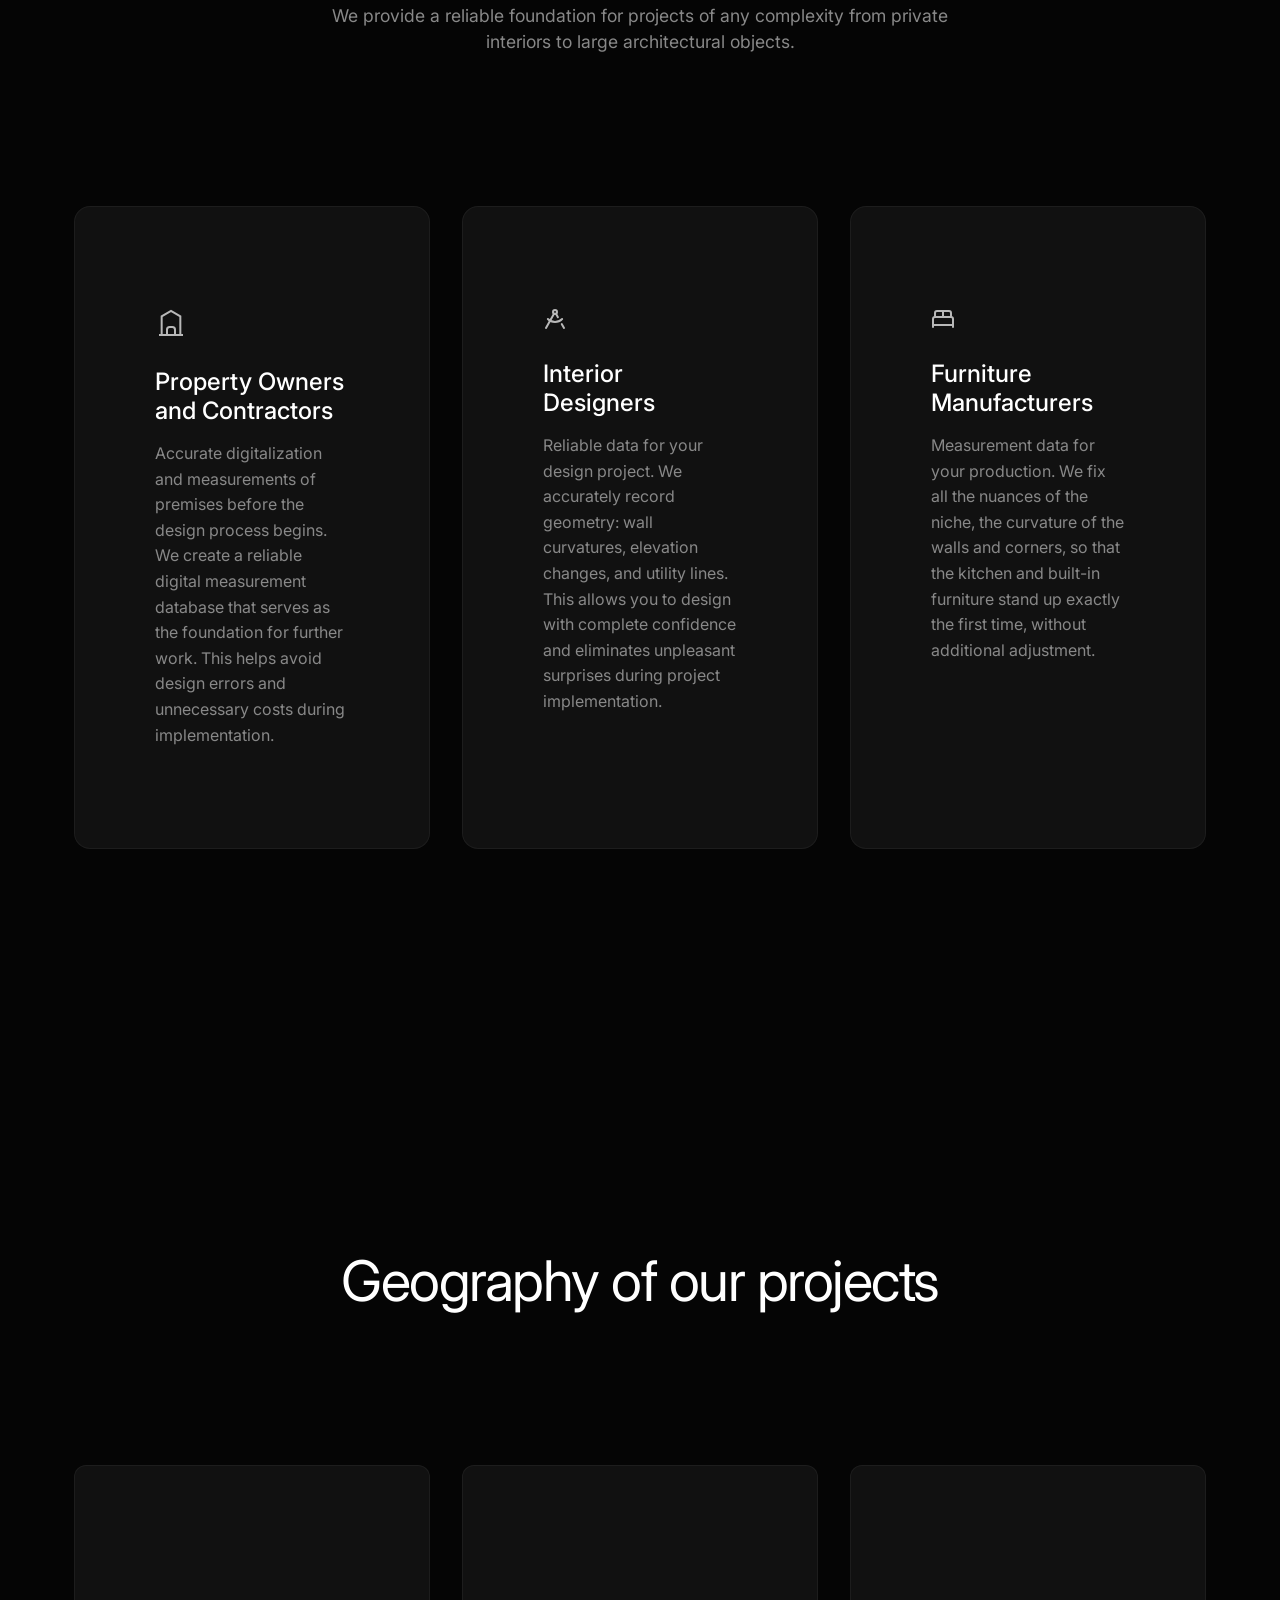
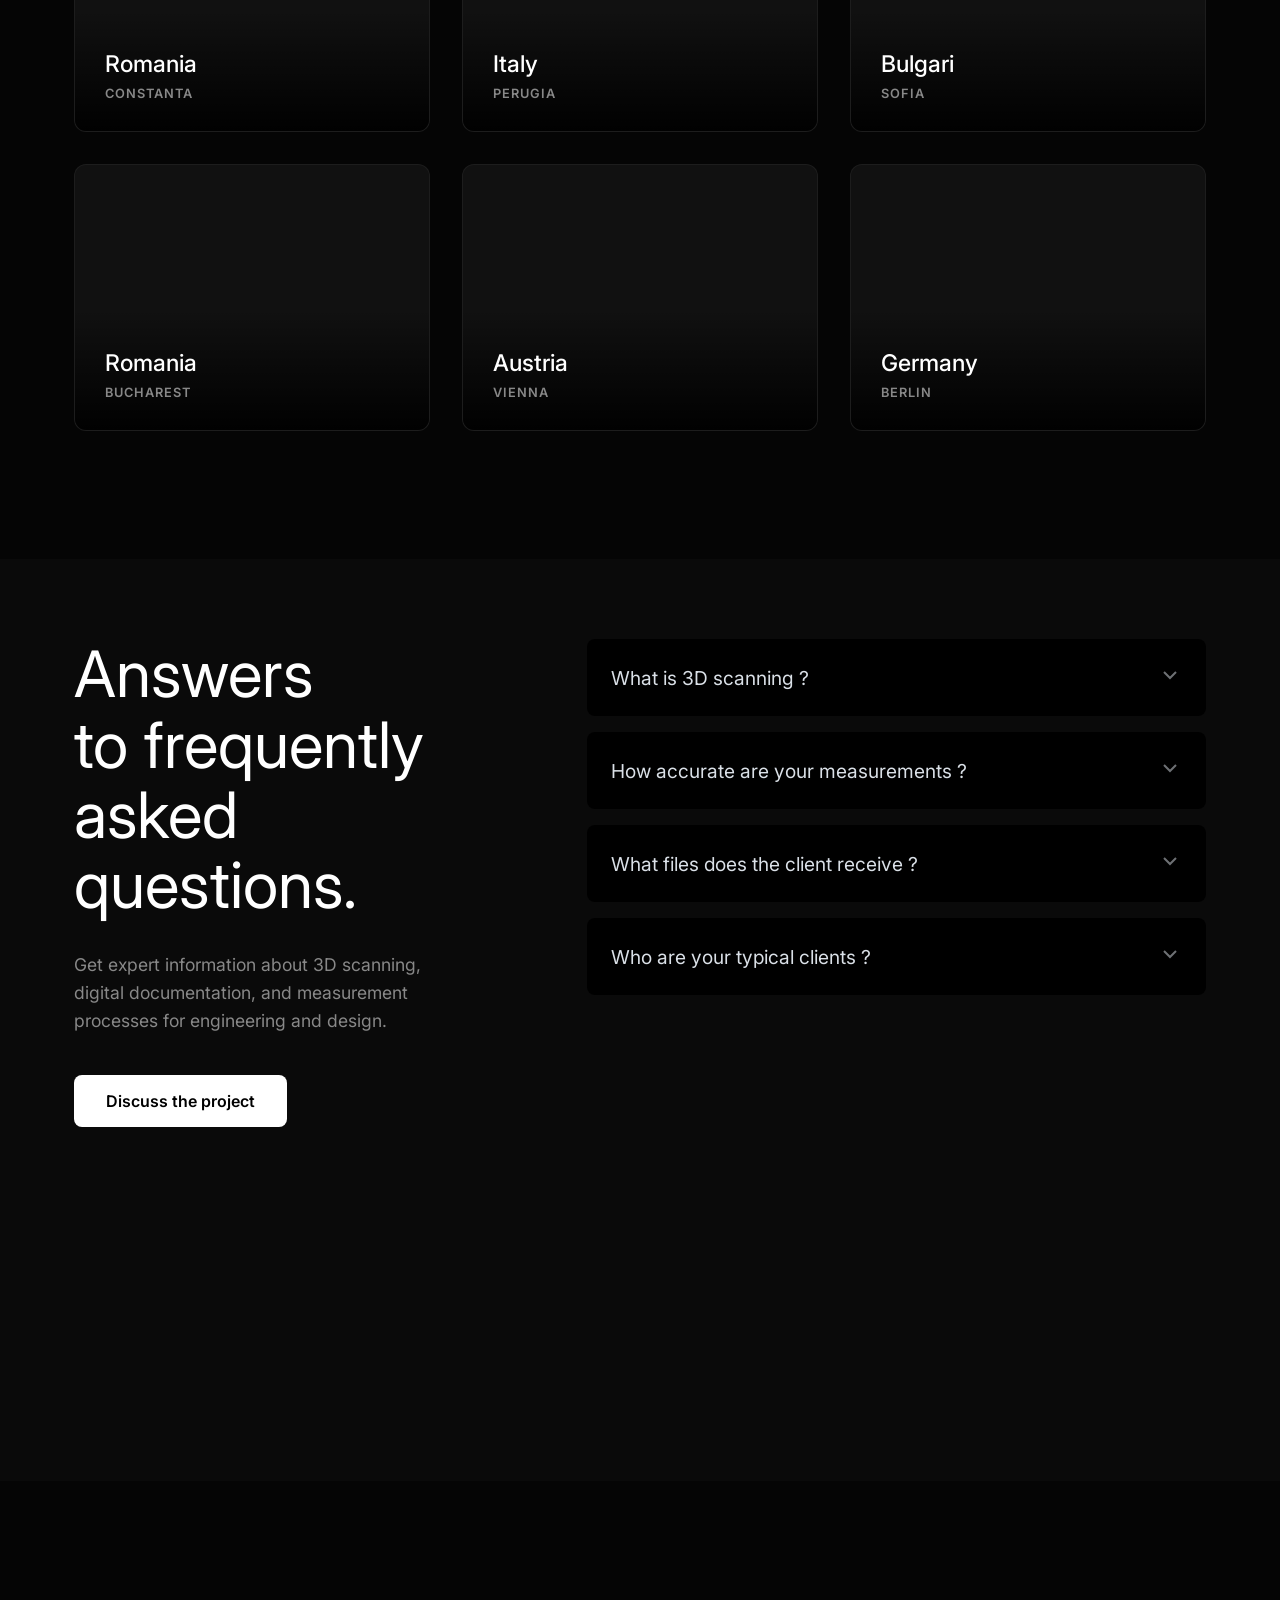
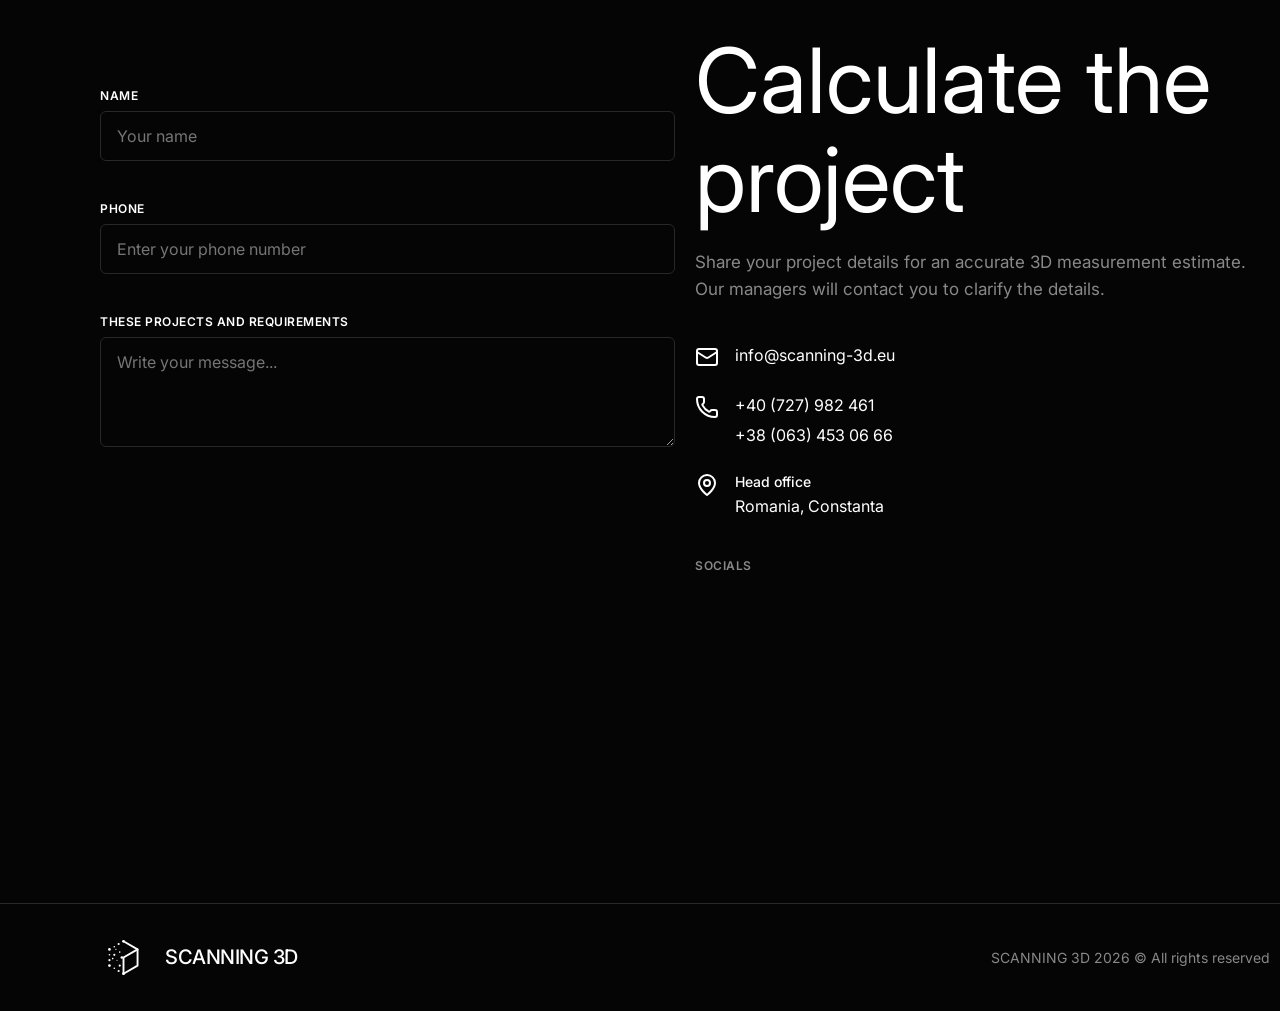
==== commit bf1a9d74: "Merge branch 'main' of https://github.com/CholakDev/SCANNING-3D" ====
--- a/index.html
+++ b/index.html
@@ -577,4 +577,4 @@
 <script src="script.js"></script>
 
 </body>
-</html>+</html>
--- a/style.css
+++ b/style.css
@@ -1589,4 +1589,4 @@
     .footer-brand { justify-content: center !important; width: 100% !important; }
     .footer-middle { flex-direction: column !important; gap: 20px !important; }
     .social-icons { width: 100% !important; justify-content: center !important; }
-}+}
